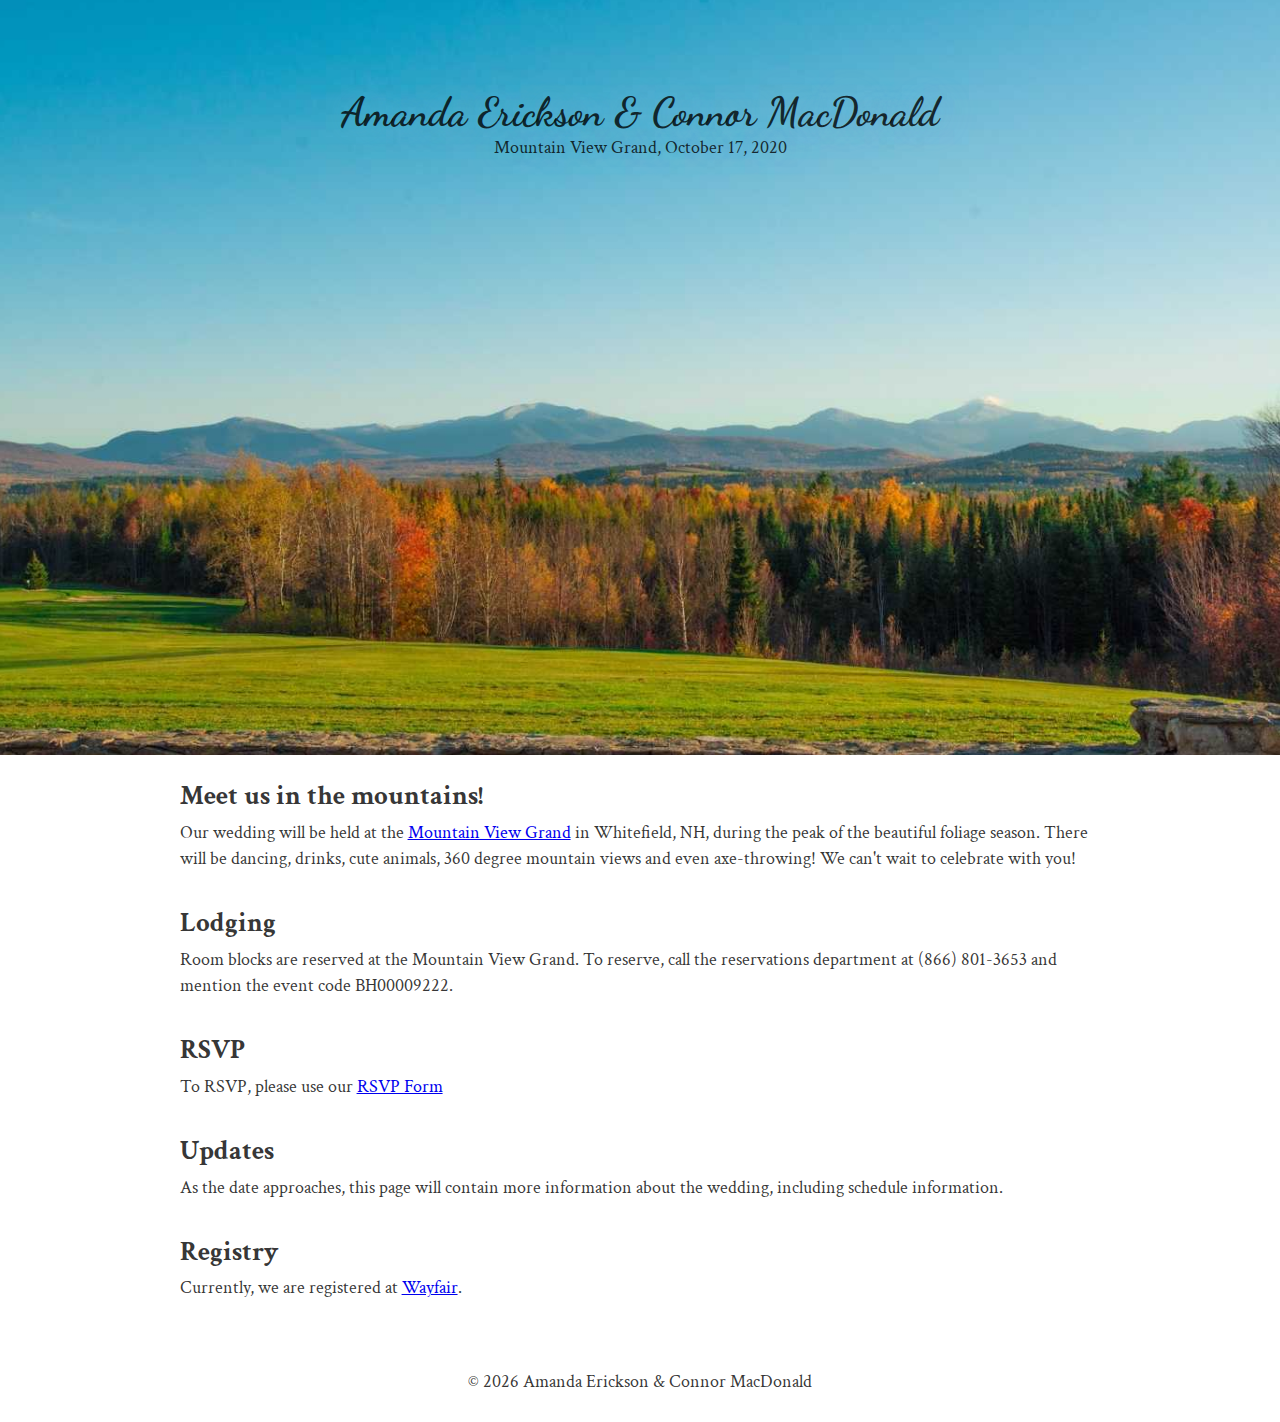
==== index.html @ eaad70b4 "First build" ====
<!DOCTYPE html><html lang="en"><head><meta charSet="utf-8"/><meta http-equiv="x-ua-compatible" content="ie=edge"/><meta name="viewport" content="width=device-width, initial-scale=1, shrink-to-fit=no"/><style data-href="/styles.62a8afe266371566898d.css">@import url(https://fonts.googleapis.com/css?family=Crimson+Text|Dancing+Script&display=swap);html{font-family:sans-serif;-ms-text-size-adjust:100%;-webkit-text-size-adjust:100%}body{margin:0;-webkit-font-smoothing:antialiased;-moz-osx-font-smoothing:grayscale;font-family:Crimson Text,serif}article,aside,details,figcaption,figure,footer,header,main,menu,nav,section,summary{display:block}audio,canvas,progress,video{display:inline-block}audio:not([controls]){display:none;height:0}progress{vertical-align:baseline}[hidden],template{display:none}a{background-color:transparent;-webkit-text-decoration-skip:objects}a:active,a:hover{outline-width:0}abbr[title]{border-bottom:none;text-decoration:underline;-webkit-text-decoration:underline dotted;text-decoration:underline dotted}b,strong{font-weight:inherit;font-weight:bolder}footer{text-align:center;padding-top:32px}dfn{font-style:italic}h1{font-size:2em;margin:.67em 0}mark{background-color:#ff0;color:#000}small{font-size:80%}sub,sup{font-size:75%;line-height:0;position:relative;vertical-align:baseline}sub{bottom:-.25em}sup{top:-.5em}img{border-style:none}svg:not(:root){overflow:hidden}code,kbd,pre,samp{font-family:monospace,monospace;font-size:1em}figure{margin:1em 40px}hr{box-sizing:content-box;height:0;overflow:visible}button,input,optgroup,select,textarea{font:inherit;margin:0}optgroup{font-weight:700}button,input{overflow:visible}button,select{text-transform:none}[type=reset],[type=submit],button,html [type=button]{-webkit-appearance:button}[type=button]::-moz-focus-inner,[type=reset]::-moz-focus-inner,[type=submit]::-moz-focus-inner,button::-moz-focus-inner{border-style:none;padding:0}[type=button]:-moz-focusring,[type=reset]:-moz-focusring,[type=submit]:-moz-focusring,button:-moz-focusring{outline:1px dotted ButtonText}fieldset{border:1px solid silver;margin:0 2px;padding:.35em .625em .75em}legend{box-sizing:border-box;color:inherit;display:table;max-width:100%;padding:0;white-space:normal}textarea{overflow:auto}[type=checkbox],[type=radio]{box-sizing:border-box;padding:0}[type=number]::-webkit-inner-spin-button,[type=number]::-webkit-outer-spin-button{height:auto}[type=search]{-webkit-appearance:textfield;outline-offset:-2px}[type=search]::-webkit-search-cancel-button,[type=search]::-webkit-search-decoration{-webkit-appearance:none}::-webkit-input-placeholder{color:inherit;opacity:.54}::-webkit-file-upload-button{-webkit-appearance:button;font:inherit}html{font:112.5%/1.45em georgia,serif;box-sizing:border-box;overflow-y:scroll}*,:after,:before{box-sizing:inherit}body{color:rgba(0,0,0,.8)}header{overflow:hidden;text-align:center;position:relative;min-height:300px}header .gatsby-image-wrapper{position:absolute!important;top:-20px;left:-20px;bottom:-20px;right:-20px;z-index:-1}img{max-width:100%;padding:0;margin:0 0 1.45rem}h1{margin:0 0 1.45rem;font-family:Dancing Script,cursive;font-size:2.25rem}h1,h2{padding:0;color:inherit;font-weight:700;text-rendering:optimizeLegibility;line-height:1.1}h2{margin:0 0 .5rem;font-family:Crimson Text,serif;font-size:1.5rem}h3{font-family:Crimson Text,serif;font-size:1.38316rem}h3,h4{padding:0;margin:0 0 1.45rem;color:inherit;font-weight:700;text-rendering:optimizeLegibility;line-height:1.1}h4{font-family:-apple-system,BlinkMacSystemFont,Segoe UI,Roboto,Oxygen,Ubuntu,Cantarell,Fira Sans,Droid Sans,Helvetica Neue,sans-serif;font-size:1rem}h5{font-size:.85028rem}h5,h6{padding:0;margin:0 0 1.45rem;color:inherit;font-family:-apple-system,BlinkMacSystemFont,Segoe UI,Roboto,Oxygen,Ubuntu,Cantarell,Fira Sans,Droid Sans,Helvetica Neue,sans-serif;font-weight:700;text-rendering:optimizeLegibility;line-height:1.1}h6{font-size:.78405rem}hgroup{padding:0;margin:0 0 1.45rem}ol,ul{padding:0;margin:0 0 1.45rem 1.45rem;list-style-position:outside;list-style-image:none}dd,dl{margin:0 0 1.45rem}dd,dl,p{padding:0}p{margin:0 0 2rem}figure{padding:0}figure,pre{margin:0 0 1.45rem}pre{font-size:.85rem;line-height:1.42;background:rgba(0,0,0,.04);border-radius:3px;overflow:auto;word-wrap:normal;padding:1.45rem}table{font-size:1rem;line-height:1.45rem;border-collapse:collapse;width:100%}fieldset,table{padding:0;margin:0 0 1.45rem}blockquote{padding:0;margin:0 1.45rem 1.45rem}form,iframe,noscript{padding:0;margin:0 0 1.45rem}hr{padding:0;margin:0 0 calc(1.45rem - 1px);background:rgba(0,0,0,.2);border:none;height:1px}address{padding:0;margin:0 0 1.45rem}b,dt,strong,th{font-weight:700}li{margin-bottom:.725rem}ol li,ul li{padding-left:0}li>ol,li>ul{margin-left:1.45rem;margin-bottom:.725rem;margin-top:.725rem}blockquote :last-child,li :last-child,p :last-child{margin-bottom:0}li>p{margin-bottom:.725rem}code,kbd,samp{font-size:.85rem;line-height:1.45rem}abbr,abbr[title],acronym{border-bottom:1px dotted rgba(0,0,0,.5);cursor:help}abbr[title]{text-decoration:none}td,th,thead{text-align:left}td,th{border-bottom:1px solid rgba(0,0,0,.12);font-feature-settings:"tnum";-moz-font-feature-settings:"tnum";-ms-font-feature-settings:"tnum";-webkit-font-feature-settings:"tnum";padding:.725rem .96667rem calc(.725rem - 1px)}td:first-child,th:first-child{padding-left:0}td:last-child,th:last-child{padding-right:0}code,tt{background-color:rgba(0,0,0,.04);border-radius:3px;font-family:SFMono-Regular,Consolas,Roboto Mono,Droid Sans Mono,Liberation Mono,Menlo,Courier,monospace;padding:.2em 0}pre code{background:none;line-height:1.42}code:after,code:before,tt:after,tt:before{letter-spacing:-.2em;content:" "}pre code:after,pre code:before,pre tt:after,pre tt:before{content:""}@media only screen and (max-width:480px){html{font-size:100%}}.gatsby-image-wrapper{margin:auto}</style><meta name="generator" content="Gatsby 2.18.12"/><title data-react-helmet="true">Home | Amanda Erickson &amp; Connor MacDonald</title><meta data-react-helmet="true" name="description" content="Mountain View Grand, October 17, 2020"/><meta data-react-helmet="true" property="og:title" content="Home"/><meta data-react-helmet="true" property="og:description" content="Mountain View Grand, October 17, 2020"/><meta data-react-helmet="true" property="og:type" content="website"/><meta data-react-helmet="true" name="twitter:card" content="summary"/><meta data-react-helmet="true" name="twitter:creator" content="Connor MacDonald"/><meta data-react-helmet="true" name="twitter:title" content="Home"/><meta data-react-helmet="true" name="twitter:description" content="Mountain View Grand, October 17, 2020"/><link rel="icon" href="/icons/icon-48x48.png?v=edf3d310d67f8284a562bc3a58c3e761"/><link rel="manifest" href="/manifest.webmanifest"/><meta name="theme-color" content="#663399"/><link rel="apple-touch-icon" sizes="48x48" href="/icons/icon-48x48.png?v=edf3d310d67f8284a562bc3a58c3e761"/><link rel="apple-touch-icon" sizes="72x72" href="/icons/icon-72x72.png?v=edf3d310d67f8284a562bc3a58c3e761"/><link rel="apple-touch-icon" sizes="96x96" href="/icons/icon-96x96.png?v=edf3d310d67f8284a562bc3a58c3e761"/><link rel="apple-touch-icon" sizes="144x144" href="/icons/icon-144x144.png?v=edf3d310d67f8284a562bc3a58c3e761"/><link rel="apple-touch-icon" sizes="192x192" href="/icons/icon-192x192.png?v=edf3d310d67f8284a562bc3a58c3e761"/><link rel="apple-touch-icon" sizes="256x256" href="/icons/icon-256x256.png?v=edf3d310d67f8284a562bc3a58c3e761"/><link rel="apple-touch-icon" sizes="384x384" href="/icons/icon-384x384.png?v=edf3d310d67f8284a562bc3a58c3e761"/><link rel="apple-touch-icon" sizes="512x512" href="/icons/icon-512x512.png?v=edf3d310d67f8284a562bc3a58c3e761"/><link as="script" rel="preload" href="/webpack-runtime-8ccd374460ad9884afc3.js"/><link as="script" rel="preload" href="/app-3792eba1773a90028cbc.js"/><link as="script" rel="preload" href="/styles-96ea1c23eb1c27c83239.js"/><link as="script" rel="preload" href="/commons-c1b3e1b0ab7290d5be0f.js"/><link as="script" rel="preload" href="/component---src-pages-index-js-54a5cf1bc82b5480c168.js"/><link as="fetch" rel="preload" href="/page-data/index/page-data.json" crossorigin="anonymous"/></head><body><div id="___gatsby"><div style="outline:none" tabindex="-1" role="group" id="gatsby-focus-wrapper"><header style="height:0;padding-bottom:59%;margin-bottom:1.45rem"><div style="margin:0 auto;max-width:960px;padding:5rem 1.0875rem;text-shadow:#67b6d7 5px 0 30px"><h1 style="margin:0">Amanda Erickson &amp; Connor MacDonald</h1><p>Mountain View Grand, October 17, 2020</p></div><div class=" gatsby-image-wrapper" style="position:relative;overflow:hidden"><div style="width:100%;padding-bottom:59.09722222222222%"></div><img src="[data-uri]" alt="" style="position:absolute;top:0;left:0;width:100%;height:100%;object-fit:cover;object-position:center;opacity:1;transition-delay:500ms"/><noscript><picture><source srcset="/static/104b71bb54cc889bc5ee15e4727ea2bb/ca45b/header-image.jpg 500w,
/static/104b71bb54cc889bc5ee15e4727ea2bb/a0205/header-image.jpg 1000w,
/static/104b71bb54cc889bc5ee15e4727ea2bb/95976/header-image.jpg 1440w" sizes="(max-width: 1440px) 100vw, 1440px" /><img loading="lazy" sizes="(max-width: 1440px) 100vw, 1440px" srcset="/static/104b71bb54cc889bc5ee15e4727ea2bb/ca45b/header-image.jpg 500w,
/static/104b71bb54cc889bc5ee15e4727ea2bb/a0205/header-image.jpg 1000w,
/static/104b71bb54cc889bc5ee15e4727ea2bb/95976/header-image.jpg 1440w" src="/static/104b71bb54cc889bc5ee15e4727ea2bb/95976/header-image.jpg" alt="" style="position:absolute;top:0;left:0;opacity:1;width:100%;height:100%;object-fit:cover;object-position:center"/></picture></noscript></div></header><div style="margin:0 auto;max-width:960px;padding:0px 1.0875rem 1.45rem;padding-top:0"><main><h2>Meet us in the mountains!</h2><p>Our wedding will be held at the <a href="https://www.mountainviewgrand.com/" target="_blank">Mountain View Grand</a> in Whitefield, NH, during the peak of the beautiful foliage season. There will be dancing, drinks, cute animals, 360 degree mountain views and even axe-throwing! We can&#x27;t wait to celebrate with you!</p><h2>Lodging</h2><p>Room blocks are reserved at the Mountain View Grand. To reserve, call the reservations department at (866) 801-3653 and mention the event code BH00009222.</p><h2>RSVP</h2><p>To RSVP, please use our <a href="https://connoramanda.app.rsvpify.com/" target="_blank">RSVP Form</a></p><h2>Updates</h2><p>As the date approaches, this page will contain more information about the wedding, including schedule information.</p><h2>Registry</h2><p>Currently, we are registered at <a href="https://www.wayfair.com/registry/wedding/connoramanda" target="_blank">Wayfair</a>.</p></main><footer>© <!-- -->2019<!-- --> Amanda Erickson &amp; Connor MacDonald</footer></div></div></div><script id="gatsby-script-loader">/*<![CDATA[*/window.pagePath="/";/*]]>*/</script><script id="gatsby-chunk-mapping">/*<![CDATA[*/window.___chunkMapping={"app":["/app-3792eba1773a90028cbc.js"],"component---src-pages-404-js":["/component---src-pages-404-js-937d1b115ca56d3e6694.js"],"component---src-pages-index-js":["/component---src-pages-index-js-54a5cf1bc82b5480c168.js"],"component---src-pages-page-2-js":["/component---src-pages-page-2-js-9091273db8b77923343d.js"]};/*]]>*/</script><script src="/component---src-pages-index-js-54a5cf1bc82b5480c168.js" async=""></script><script src="/commons-c1b3e1b0ab7290d5be0f.js" async=""></script><script src="/styles-96ea1c23eb1c27c83239.js" async=""></script><script src="/app-3792eba1773a90028cbc.js" async=""></script><script src="/webpack-runtime-8ccd374460ad9884afc3.js" async=""></script></body></html>
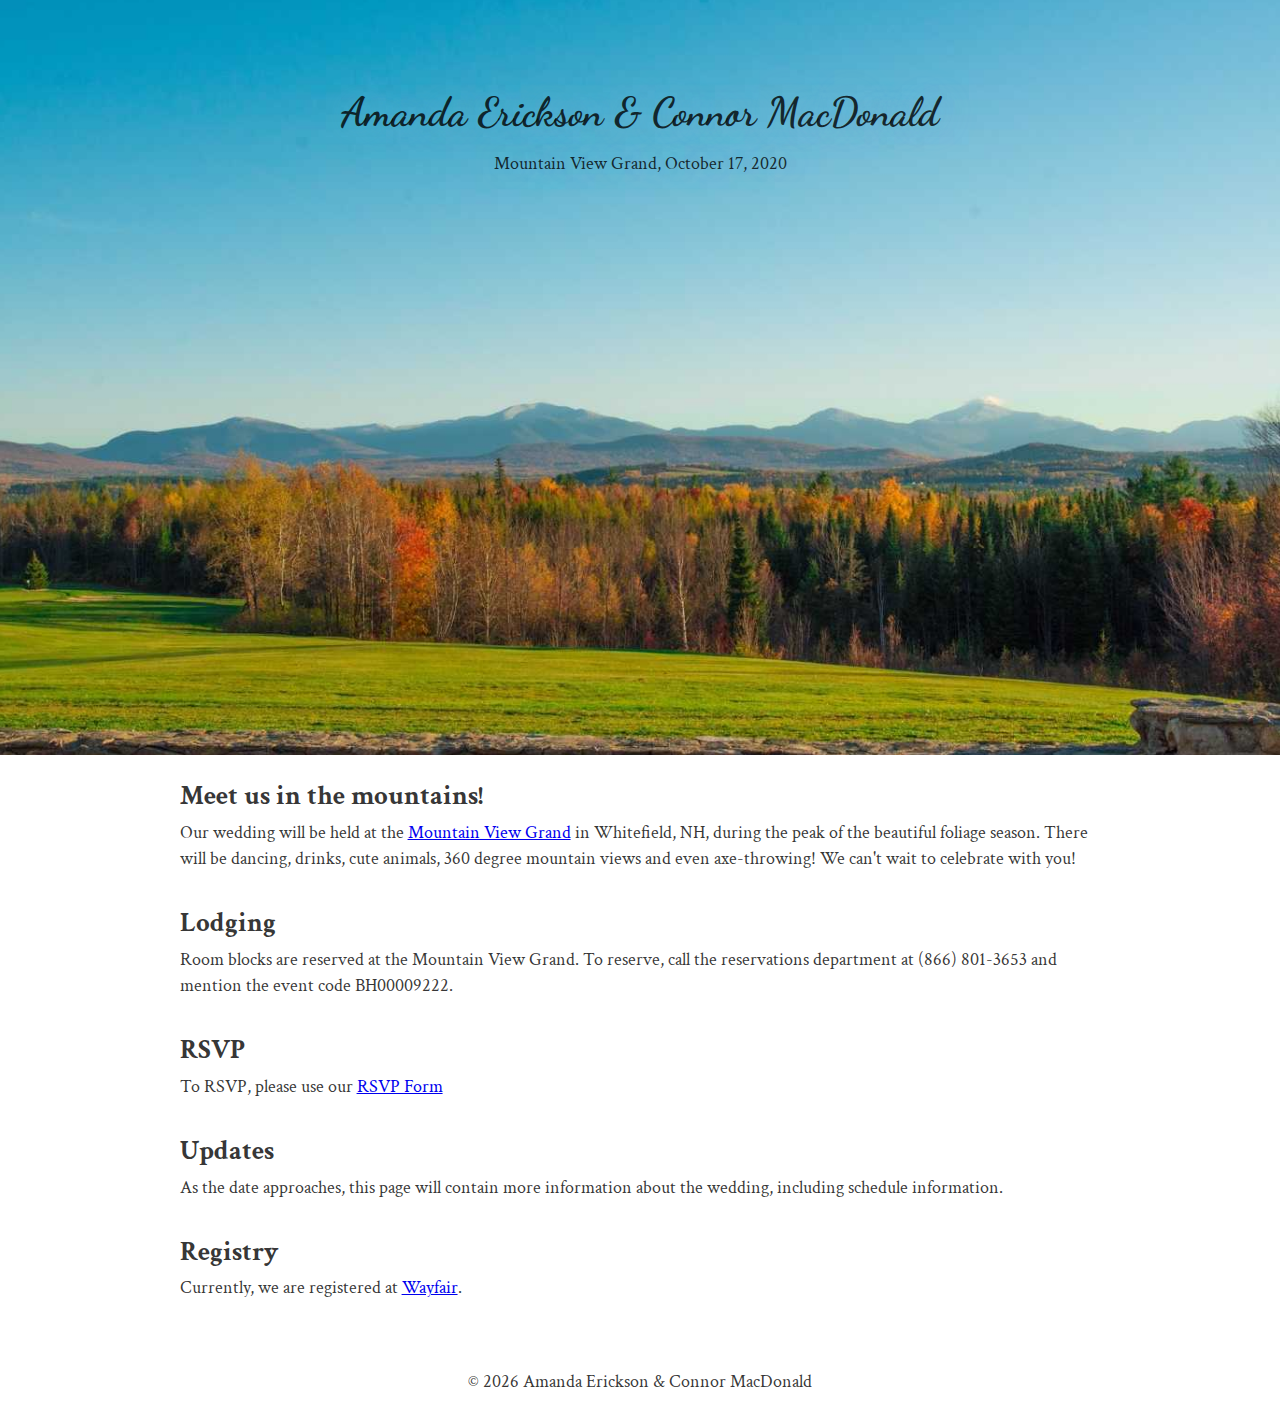
==== commit d33bff0f: "Second build" ====
--- a/index.html
+++ b/index.html
@@ -1,5 +1,5 @@
-<!DOCTYPE html><html lang="en"><head><meta charSet="utf-8"/><meta http-equiv="x-ua-compatible" content="ie=edge"/><meta name="viewport" content="width=device-width, initial-scale=1, shrink-to-fit=no"/><style data-href="/styles.62a8afe266371566898d.css">@import url(https://fonts.googleapis.com/css?family=Crimson+Text|Dancing+Script&display=swap);html{font-family:sans-serif;-ms-text-size-adjust:100%;-webkit-text-size-adjust:100%}body{margin:0;-webkit-font-smoothing:antialiased;-moz-osx-font-smoothing:grayscale;font-family:Crimson Text,serif}article,aside,details,figcaption,figure,footer,header,main,menu,nav,section,summary{display:block}audio,canvas,progress,video{display:inline-block}audio:not([controls]){display:none;height:0}progress{vertical-align:baseline}[hidden],template{display:none}a{background-color:transparent;-webkit-text-decoration-skip:objects}a:active,a:hover{outline-width:0}abbr[title]{border-bottom:none;text-decoration:underline;-webkit-text-decoration:underline dotted;text-decoration:underline dotted}b,strong{font-weight:inherit;font-weight:bolder}footer{text-align:center;padding-top:32px}dfn{font-style:italic}h1{font-size:2em;margin:.67em 0}mark{background-color:#ff0;color:#000}small{font-size:80%}sub,sup{font-size:75%;line-height:0;position:relative;vertical-align:baseline}sub{bottom:-.25em}sup{top:-.5em}img{border-style:none}svg:not(:root){overflow:hidden}code,kbd,pre,samp{font-family:monospace,monospace;font-size:1em}figure{margin:1em 40px}hr{box-sizing:content-box;height:0;overflow:visible}button,input,optgroup,select,textarea{font:inherit;margin:0}optgroup{font-weight:700}button,input{overflow:visible}button,select{text-transform:none}[type=reset],[type=submit],button,html [type=button]{-webkit-appearance:button}[type=button]::-moz-focus-inner,[type=reset]::-moz-focus-inner,[type=submit]::-moz-focus-inner,button::-moz-focus-inner{border-style:none;padding:0}[type=button]:-moz-focusring,[type=reset]:-moz-focusring,[type=submit]:-moz-focusring,button:-moz-focusring{outline:1px dotted ButtonText}fieldset{border:1px solid silver;margin:0 2px;padding:.35em .625em .75em}legend{box-sizing:border-box;color:inherit;display:table;max-width:100%;padding:0;white-space:normal}textarea{overflow:auto}[type=checkbox],[type=radio]{box-sizing:border-box;padding:0}[type=number]::-webkit-inner-spin-button,[type=number]::-webkit-outer-spin-button{height:auto}[type=search]{-webkit-appearance:textfield;outline-offset:-2px}[type=search]::-webkit-search-cancel-button,[type=search]::-webkit-search-decoration{-webkit-appearance:none}::-webkit-input-placeholder{color:inherit;opacity:.54}::-webkit-file-upload-button{-webkit-appearance:button;font:inherit}html{font:112.5%/1.45em georgia,serif;box-sizing:border-box;overflow-y:scroll}*,:after,:before{box-sizing:inherit}body{color:rgba(0,0,0,.8)}header{overflow:hidden;text-align:center;position:relative;min-height:300px}header .gatsby-image-wrapper{position:absolute!important;top:-20px;left:-20px;bottom:-20px;right:-20px;z-index:-1}img{max-width:100%;padding:0;margin:0 0 1.45rem}h1{margin:0 0 1.45rem;font-family:Dancing Script,cursive;font-size:2.25rem}h1,h2{padding:0;color:inherit;font-weight:700;text-rendering:optimizeLegibility;line-height:1.1}h2{margin:0 0 .5rem;font-family:Crimson Text,serif;font-size:1.5rem}h3{font-family:Crimson Text,serif;font-size:1.38316rem}h3,h4{padding:0;margin:0 0 1.45rem;color:inherit;font-weight:700;text-rendering:optimizeLegibility;line-height:1.1}h4{font-family:-apple-system,BlinkMacSystemFont,Segoe UI,Roboto,Oxygen,Ubuntu,Cantarell,Fira Sans,Droid Sans,Helvetica Neue,sans-serif;font-size:1rem}h5{font-size:.85028rem}h5,h6{padding:0;margin:0 0 1.45rem;color:inherit;font-family:-apple-system,BlinkMacSystemFont,Segoe UI,Roboto,Oxygen,Ubuntu,Cantarell,Fira Sans,Droid Sans,Helvetica Neue,sans-serif;font-weight:700;text-rendering:optimizeLegibility;line-height:1.1}h6{font-size:.78405rem}hgroup{padding:0;margin:0 0 1.45rem}ol,ul{padding:0;margin:0 0 1.45rem 1.45rem;list-style-position:outside;list-style-image:none}dd,dl{margin:0 0 1.45rem}dd,dl,p{padding:0}p{margin:0 0 2rem}figure{padding:0}figure,pre{margin:0 0 1.45rem}pre{font-size:.85rem;line-height:1.42;background:rgba(0,0,0,.04);border-radius:3px;overflow:auto;word-wrap:normal;padding:1.45rem}table{font-size:1rem;line-height:1.45rem;border-collapse:collapse;width:100%}fieldset,table{padding:0;margin:0 0 1.45rem}blockquote{padding:0;margin:0 1.45rem 1.45rem}form,iframe,noscript{padding:0;margin:0 0 1.45rem}hr{padding:0;margin:0 0 calc(1.45rem - 1px);background:rgba(0,0,0,.2);border:none;height:1px}address{padding:0;margin:0 0 1.45rem}b,dt,strong,th{font-weight:700}li{margin-bottom:.725rem}ol li,ul li{padding-left:0}li>ol,li>ul{margin-left:1.45rem;margin-bottom:.725rem;margin-top:.725rem}blockquote :last-child,li :last-child,p :last-child{margin-bottom:0}li>p{margin-bottom:.725rem}code,kbd,samp{font-size:.85rem;line-height:1.45rem}abbr,abbr[title],acronym{border-bottom:1px dotted rgba(0,0,0,.5);cursor:help}abbr[title]{text-decoration:none}td,th,thead{text-align:left}td,th{border-bottom:1px solid rgba(0,0,0,.12);font-feature-settings:"tnum";-moz-font-feature-settings:"tnum";-ms-font-feature-settings:"tnum";-webkit-font-feature-settings:"tnum";padding:.725rem .96667rem calc(.725rem - 1px)}td:first-child,th:first-child{padding-left:0}td:last-child,th:last-child{padding-right:0}code,tt{background-color:rgba(0,0,0,.04);border-radius:3px;font-family:SFMono-Regular,Consolas,Roboto Mono,Droid Sans Mono,Liberation Mono,Menlo,Courier,monospace;padding:.2em 0}pre code{background:none;line-height:1.42}code:after,code:before,tt:after,tt:before{letter-spacing:-.2em;content:" "}pre code:after,pre code:before,pre tt:after,pre tt:before{content:""}@media only screen and (max-width:480px){html{font-size:100%}}.gatsby-image-wrapper{margin:auto}</style><meta name="generator" content="Gatsby 2.18.12"/><title data-react-helmet="true">Home | Amanda Erickson &amp; Connor MacDonald</title><meta data-react-helmet="true" name="description" content="Mountain View Grand, October 17, 2020"/><meta data-react-helmet="true" property="og:title" content="Home"/><meta data-react-helmet="true" property="og:description" content="Mountain View Grand, October 17, 2020"/><meta data-react-helmet="true" property="og:type" content="website"/><meta data-react-helmet="true" name="twitter:card" content="summary"/><meta data-react-helmet="true" name="twitter:creator" content="Connor MacDonald"/><meta data-react-helmet="true" name="twitter:title" content="Home"/><meta data-react-helmet="true" name="twitter:description" content="Mountain View Grand, October 17, 2020"/><link rel="icon" href="/icons/icon-48x48.png?v=edf3d310d67f8284a562bc3a58c3e761"/><link rel="manifest" href="/manifest.webmanifest"/><meta name="theme-color" content="#663399"/><link rel="apple-touch-icon" sizes="48x48" href="/icons/icon-48x48.png?v=edf3d310d67f8284a562bc3a58c3e761"/><link rel="apple-touch-icon" sizes="72x72" href="/icons/icon-72x72.png?v=edf3d310d67f8284a562bc3a58c3e761"/><link rel="apple-touch-icon" sizes="96x96" href="/icons/icon-96x96.png?v=edf3d310d67f8284a562bc3a58c3e761"/><link rel="apple-touch-icon" sizes="144x144" href="/icons/icon-144x144.png?v=edf3d310d67f8284a562bc3a58c3e761"/><link rel="apple-touch-icon" sizes="192x192" href="/icons/icon-192x192.png?v=edf3d310d67f8284a562bc3a58c3e761"/><link rel="apple-touch-icon" sizes="256x256" href="/icons/icon-256x256.png?v=edf3d310d67f8284a562bc3a58c3e761"/><link rel="apple-touch-icon" sizes="384x384" href="/icons/icon-384x384.png?v=edf3d310d67f8284a562bc3a58c3e761"/><link rel="apple-touch-icon" sizes="512x512" href="/icons/icon-512x512.png?v=edf3d310d67f8284a562bc3a58c3e761"/><link as="script" rel="preload" href="/webpack-runtime-8ccd374460ad9884afc3.js"/><link as="script" rel="preload" href="/app-3792eba1773a90028cbc.js"/><link as="script" rel="preload" href="/styles-96ea1c23eb1c27c83239.js"/><link as="script" rel="preload" href="/commons-c1b3e1b0ab7290d5be0f.js"/><link as="script" rel="preload" href="/component---src-pages-index-js-54a5cf1bc82b5480c168.js"/><link as="fetch" rel="preload" href="/page-data/index/page-data.json" crossorigin="anonymous"/></head><body><div id="___gatsby"><div style="outline:none" tabindex="-1" role="group" id="gatsby-focus-wrapper"><header style="height:0;padding-bottom:59%;margin-bottom:1.45rem"><div style="margin:0 auto;max-width:960px;padding:5rem 1.0875rem;text-shadow:#67b6d7 5px 0 30px"><h1 style="margin:0">Amanda Erickson &amp; Connor MacDonald</h1><p>Mountain View Grand, October 17, 2020</p></div><div class=" gatsby-image-wrapper" style="position:relative;overflow:hidden"><div style="width:100%;padding-bottom:59.09722222222222%"></div><img src="[data-uri]" alt="" style="position:absolute;top:0;left:0;width:100%;height:100%;object-fit:cover;object-position:center;opacity:1;transition-delay:500ms"/><noscript><picture><source srcset="/static/104b71bb54cc889bc5ee15e4727ea2bb/ca45b/header-image.jpg 500w,
+<!DOCTYPE html><html lang="en"><head><meta charSet="utf-8"/><meta http-equiv="x-ua-compatible" content="ie=edge"/><meta name="viewport" content="width=device-width, initial-scale=1, shrink-to-fit=no"/><style data-href="/styles.62a8afe266371566898d.css">@import url(https://fonts.googleapis.com/css?family=Crimson+Text|Dancing+Script&display=swap);html{font-family:sans-serif;-ms-text-size-adjust:100%;-webkit-text-size-adjust:100%}body{margin:0;-webkit-font-smoothing:antialiased;-moz-osx-font-smoothing:grayscale;font-family:Crimson Text,serif}article,aside,details,figcaption,figure,footer,header,main,menu,nav,section,summary{display:block}audio,canvas,progress,video{display:inline-block}audio:not([controls]){display:none;height:0}progress{vertical-align:baseline}[hidden],template{display:none}a{background-color:transparent;-webkit-text-decoration-skip:objects}a:active,a:hover{outline-width:0}abbr[title]{border-bottom:none;text-decoration:underline;-webkit-text-decoration:underline dotted;text-decoration:underline dotted}b,strong{font-weight:inherit;font-weight:bolder}footer{text-align:center;padding-top:32px}dfn{font-style:italic}h1{font-size:2em;margin:.67em 0}mark{background-color:#ff0;color:#000}small{font-size:80%}sub,sup{font-size:75%;line-height:0;position:relative;vertical-align:baseline}sub{bottom:-.25em}sup{top:-.5em}img{border-style:none}svg:not(:root){overflow:hidden}code,kbd,pre,samp{font-family:monospace,monospace;font-size:1em}figure{margin:1em 40px}hr{box-sizing:content-box;height:0;overflow:visible}button,input,optgroup,select,textarea{font:inherit;margin:0}optgroup{font-weight:700}button,input{overflow:visible}button,select{text-transform:none}[type=reset],[type=submit],button,html [type=button]{-webkit-appearance:button}[type=button]::-moz-focus-inner,[type=reset]::-moz-focus-inner,[type=submit]::-moz-focus-inner,button::-moz-focus-inner{border-style:none;padding:0}[type=button]:-moz-focusring,[type=reset]:-moz-focusring,[type=submit]:-moz-focusring,button:-moz-focusring{outline:1px dotted ButtonText}fieldset{border:1px solid silver;margin:0 2px;padding:.35em .625em .75em}legend{box-sizing:border-box;color:inherit;display:table;max-width:100%;padding:0;white-space:normal}textarea{overflow:auto}[type=checkbox],[type=radio]{box-sizing:border-box;padding:0}[type=number]::-webkit-inner-spin-button,[type=number]::-webkit-outer-spin-button{height:auto}[type=search]{-webkit-appearance:textfield;outline-offset:-2px}[type=search]::-webkit-search-cancel-button,[type=search]::-webkit-search-decoration{-webkit-appearance:none}::-webkit-input-placeholder{color:inherit;opacity:.54}::-webkit-file-upload-button{-webkit-appearance:button;font:inherit}html{font:112.5%/1.45em georgia,serif;box-sizing:border-box;overflow-y:scroll}*,:after,:before{box-sizing:inherit}body{color:rgba(0,0,0,.8)}header{overflow:hidden;text-align:center;position:relative;min-height:300px}header .gatsby-image-wrapper{position:absolute!important;top:-20px;left:-20px;bottom:-20px;right:-20px;z-index:-1}img{max-width:100%;padding:0;margin:0 0 1.45rem}h1{margin:0 0 1.45rem;font-family:Dancing Script,cursive;font-size:2.25rem}h1,h2{padding:0;color:inherit;font-weight:700;text-rendering:optimizeLegibility;line-height:1.1}h2{margin:0 0 .5rem;font-family:Crimson Text,serif;font-size:1.5rem}h3{font-family:Crimson Text,serif;font-size:1.38316rem}h3,h4{padding:0;margin:0 0 1.45rem;color:inherit;font-weight:700;text-rendering:optimizeLegibility;line-height:1.1}h4{font-family:-apple-system,BlinkMacSystemFont,Segoe UI,Roboto,Oxygen,Ubuntu,Cantarell,Fira Sans,Droid Sans,Helvetica Neue,sans-serif;font-size:1rem}h5{font-size:.85028rem}h5,h6{padding:0;margin:0 0 1.45rem;color:inherit;font-family:-apple-system,BlinkMacSystemFont,Segoe UI,Roboto,Oxygen,Ubuntu,Cantarell,Fira Sans,Droid Sans,Helvetica Neue,sans-serif;font-weight:700;text-rendering:optimizeLegibility;line-height:1.1}h6{font-size:.78405rem}hgroup{padding:0;margin:0 0 1.45rem}ol,ul{padding:0;margin:0 0 1.45rem 1.45rem;list-style-position:outside;list-style-image:none}dd,dl{margin:0 0 1.45rem}dd,dl,p{padding:0}p{margin:0 0 2rem}figure{padding:0}figure,pre{margin:0 0 1.45rem}pre{font-size:.85rem;line-height:1.42;background:rgba(0,0,0,.04);border-radius:3px;overflow:auto;word-wrap:normal;padding:1.45rem}table{font-size:1rem;line-height:1.45rem;border-collapse:collapse;width:100%}fieldset,table{padding:0;margin:0 0 1.45rem}blockquote{padding:0;margin:0 1.45rem 1.45rem}form,iframe,noscript{padding:0;margin:0 0 1.45rem}hr{padding:0;margin:0 0 calc(1.45rem - 1px);background:rgba(0,0,0,.2);border:none;height:1px}address{padding:0;margin:0 0 1.45rem}b,dt,strong,th{font-weight:700}li{margin-bottom:.725rem}ol li,ul li{padding-left:0}li>ol,li>ul{margin-left:1.45rem;margin-bottom:.725rem;margin-top:.725rem}blockquote :last-child,li :last-child,p :last-child{margin-bottom:0}li>p{margin-bottom:.725rem}code,kbd,samp{font-size:.85rem;line-height:1.45rem}abbr,abbr[title],acronym{border-bottom:1px dotted rgba(0,0,0,.5);cursor:help}abbr[title]{text-decoration:none}td,th,thead{text-align:left}td,th{border-bottom:1px solid rgba(0,0,0,.12);font-feature-settings:"tnum";-moz-font-feature-settings:"tnum";-ms-font-feature-settings:"tnum";-webkit-font-feature-settings:"tnum";padding:.725rem .96667rem calc(.725rem - 1px)}td:first-child,th:first-child{padding-left:0}td:last-child,th:last-child{padding-right:0}code,tt{background-color:rgba(0,0,0,.04);border-radius:3px;font-family:SFMono-Regular,Consolas,Roboto Mono,Droid Sans Mono,Liberation Mono,Menlo,Courier,monospace;padding:.2em 0}pre code{background:none;line-height:1.42}code:after,code:before,tt:after,tt:before{letter-spacing:-.2em;content:" "}pre code:after,pre code:before,pre tt:after,pre tt:before{content:""}@media only screen and (max-width:480px){html{font-size:100%}}.gatsby-image-wrapper{margin:auto}</style><meta name="generator" content="Gatsby 2.18.12"/><title data-react-helmet="true">Home | Amanda Erickson &amp; Connor MacDonald</title><meta data-react-helmet="true" name="description" content="Mountain View Grand, October 17, 2020"/><meta data-react-helmet="true" property="og:title" content="Home"/><meta data-react-helmet="true" property="og:description" content="Mountain View Grand, October 17, 2020"/><meta data-react-helmet="true" property="og:type" content="website"/><meta data-react-helmet="true" name="twitter:card" content="summary"/><meta data-react-helmet="true" name="twitter:creator" content="Connor MacDonald"/><meta data-react-helmet="true" name="twitter:title" content="Home"/><meta data-react-helmet="true" name="twitter:description" content="Mountain View Grand, October 17, 2020"/><link rel="icon" href="/icons/icon-48x48.png?v=edf3d310d67f8284a562bc3a58c3e761"/><link rel="manifest" href="/manifest.webmanifest"/><meta name="theme-color" content="#663399"/><link rel="apple-touch-icon" sizes="48x48" href="/icons/icon-48x48.png?v=edf3d310d67f8284a562bc3a58c3e761"/><link rel="apple-touch-icon" sizes="72x72" href="/icons/icon-72x72.png?v=edf3d310d67f8284a562bc3a58c3e761"/><link rel="apple-touch-icon" sizes="96x96" href="/icons/icon-96x96.png?v=edf3d310d67f8284a562bc3a58c3e761"/><link rel="apple-touch-icon" sizes="144x144" href="/icons/icon-144x144.png?v=edf3d310d67f8284a562bc3a58c3e761"/><link rel="apple-touch-icon" sizes="192x192" href="/icons/icon-192x192.png?v=edf3d310d67f8284a562bc3a58c3e761"/><link rel="apple-touch-icon" sizes="256x256" href="/icons/icon-256x256.png?v=edf3d310d67f8284a562bc3a58c3e761"/><link rel="apple-touch-icon" sizes="384x384" href="/icons/icon-384x384.png?v=edf3d310d67f8284a562bc3a58c3e761"/><link rel="apple-touch-icon" sizes="512x512" href="/icons/icon-512x512.png?v=edf3d310d67f8284a562bc3a58c3e761"/><link as="script" rel="preload" href="/webpack-runtime-8ccd374460ad9884afc3.js"/><link as="script" rel="preload" href="/app-3792eba1773a90028cbc.js"/><link as="script" rel="preload" href="/styles-96ea1c23eb1c27c83239.js"/><link as="script" rel="preload" href="/commons-878b3153afa705272fca.js"/><link as="script" rel="preload" href="/component---src-pages-index-js-54a5cf1bc82b5480c168.js"/><link as="fetch" rel="preload" href="/page-data/index/page-data.json" crossorigin="anonymous"/></head><body><div id="___gatsby"><div style="outline:none" tabindex="-1" role="group" id="gatsby-focus-wrapper"><header style="height:0;padding-bottom:59%;margin-bottom:1.45rem"><div style="margin:0 auto;max-width:960px;padding:5rem 1.0875rem;text-shadow:#67b6d7 5px 0 30px"><h1 style="margin:0">Amanda Erickson &amp; Connor MacDonald</h1><p style="padding-top:16px">Mountain View Grand, October 17, 2020</p></div><div class=" gatsby-image-wrapper" style="position:relative;overflow:hidden"><div style="width:100%;padding-bottom:59.09722222222222%"></div><img src="[data-uri]" alt="" style="position:absolute;top:0;left:0;width:100%;height:100%;object-fit:cover;object-position:center;opacity:1;transition-delay:500ms"/><noscript><picture><source srcset="/static/104b71bb54cc889bc5ee15e4727ea2bb/ca45b/header-image.jpg 500w,
 /static/104b71bb54cc889bc5ee15e4727ea2bb/a0205/header-image.jpg 1000w,
 /static/104b71bb54cc889bc5ee15e4727ea2bb/95976/header-image.jpg 1440w" sizes="(max-width: 1440px) 100vw, 1440px" /><img loading="lazy" sizes="(max-width: 1440px) 100vw, 1440px" srcset="/static/104b71bb54cc889bc5ee15e4727ea2bb/ca45b/header-image.jpg 500w,
 /static/104b71bb54cc889bc5ee15e4727ea2bb/a0205/header-image.jpg 1000w,
-/static/104b71bb54cc889bc5ee15e4727ea2bb/95976/header-image.jpg 1440w" src="/static/104b71bb54cc889bc5ee15e4727ea2bb/95976/header-image.jpg" alt="" style="position:absolute;top:0;left:0;opacity:1;width:100%;height:100%;object-fit:cover;object-position:center"/></picture></noscript></div></header><div style="margin:0 auto;max-width:960px;padding:0px 1.0875rem 1.45rem;padding-top:0"><main><h2>Meet us in the mountains!</h2><p>Our wedding will be held at the <a href="https://www.mountainviewgrand.com/" target="_blank">Mountain View Grand</a> in Whitefield, NH, during the peak of the beautiful foliage season. There will be dancing, drinks, cute animals, 360 degree mountain views and even axe-throwing! We can&#x27;t wait to celebrate with you!</p><h2>Lodging</h2><p>Room blocks are reserved at the Mountain View Grand. To reserve, call the reservations department at (866) 801-3653 and mention the event code BH00009222.</p><h2>RSVP</h2><p>To RSVP, please use our <a href="https://connoramanda.app.rsvpify.com/" target="_blank">RSVP Form</a></p><h2>Updates</h2><p>As the date approaches, this page will contain more information about the wedding, including schedule information.</p><h2>Registry</h2><p>Currently, we are registered at <a href="https://www.wayfair.com/registry/wedding/connoramanda" target="_blank">Wayfair</a>.</p></main><footer>© <!-- -->2019<!-- --> Amanda Erickson &amp; Connor MacDonald</footer></div></div></div><script id="gatsby-script-loader">/*<![CDATA[*/window.pagePath="/";/*]]>*/</script><script id="gatsby-chunk-mapping">/*<![CDATA[*/window.___chunkMapping={"app":["/app-3792eba1773a90028cbc.js"],"component---src-pages-404-js":["/component---src-pages-404-js-937d1b115ca56d3e6694.js"],"component---src-pages-index-js":["/component---src-pages-index-js-54a5cf1bc82b5480c168.js"],"component---src-pages-page-2-js":["/component---src-pages-page-2-js-9091273db8b77923343d.js"]};/*]]>*/</script><script src="/component---src-pages-index-js-54a5cf1bc82b5480c168.js" async=""></script><script src="/commons-c1b3e1b0ab7290d5be0f.js" async=""></script><script src="/styles-96ea1c23eb1c27c83239.js" async=""></script><script src="/app-3792eba1773a90028cbc.js" async=""></script><script src="/webpack-runtime-8ccd374460ad9884afc3.js" async=""></script></body></html>+/static/104b71bb54cc889bc5ee15e4727ea2bb/95976/header-image.jpg 1440w" src="/static/104b71bb54cc889bc5ee15e4727ea2bb/95976/header-image.jpg" alt="" style="position:absolute;top:0;left:0;opacity:1;width:100%;height:100%;object-fit:cover;object-position:center"/></picture></noscript></div></header><div style="margin:0 auto;max-width:960px;padding:0px 1.0875rem 1.45rem;padding-top:0"><main><h2>Meet us in the mountains!</h2><p>Our wedding will be held at the <a href="https://www.mountainviewgrand.com/" target="_blank">Mountain View Grand</a> in Whitefield, NH, during the peak of the beautiful foliage season. There will be dancing, drinks, cute animals, 360 degree mountain views and even axe-throwing! We can&#x27;t wait to celebrate with you!</p><h2>Lodging</h2><p>Room blocks are reserved at the Mountain View Grand. To reserve, call the reservations department at (866) 801-3653 and mention the event code BH00009222.</p><h2>RSVP</h2><p>To RSVP, please use our <a href="https://connoramanda.app.rsvpify.com/" target="_blank">RSVP Form</a></p><h2>Updates</h2><p>As the date approaches, this page will contain more information about the wedding, including schedule information.</p><h2>Registry</h2><p>Currently, we are registered at <a href="https://www.wayfair.com/registry/wedding/connoramanda" target="_blank">Wayfair</a>.</p></main><footer>© <!-- -->2019<!-- --> Amanda Erickson &amp; Connor MacDonald</footer></div></div></div><script id="gatsby-script-loader">/*<![CDATA[*/window.pagePath="/";/*]]>*/</script><script id="gatsby-chunk-mapping">/*<![CDATA[*/window.___chunkMapping={"app":["/app-3792eba1773a90028cbc.js"],"component---src-pages-404-js":["/component---src-pages-404-js-937d1b115ca56d3e6694.js"],"component---src-pages-index-js":["/component---src-pages-index-js-54a5cf1bc82b5480c168.js"],"component---src-pages-page-2-js":["/component---src-pages-page-2-js-9091273db8b77923343d.js"]};/*]]>*/</script><script src="/component---src-pages-index-js-54a5cf1bc82b5480c168.js" async=""></script><script src="/commons-878b3153afa705272fca.js" async=""></script><script src="/styles-96ea1c23eb1c27c83239.js" async=""></script><script src="/app-3792eba1773a90028cbc.js" async=""></script><script src="/webpack-runtime-8ccd374460ad9884afc3.js" async=""></script></body></html>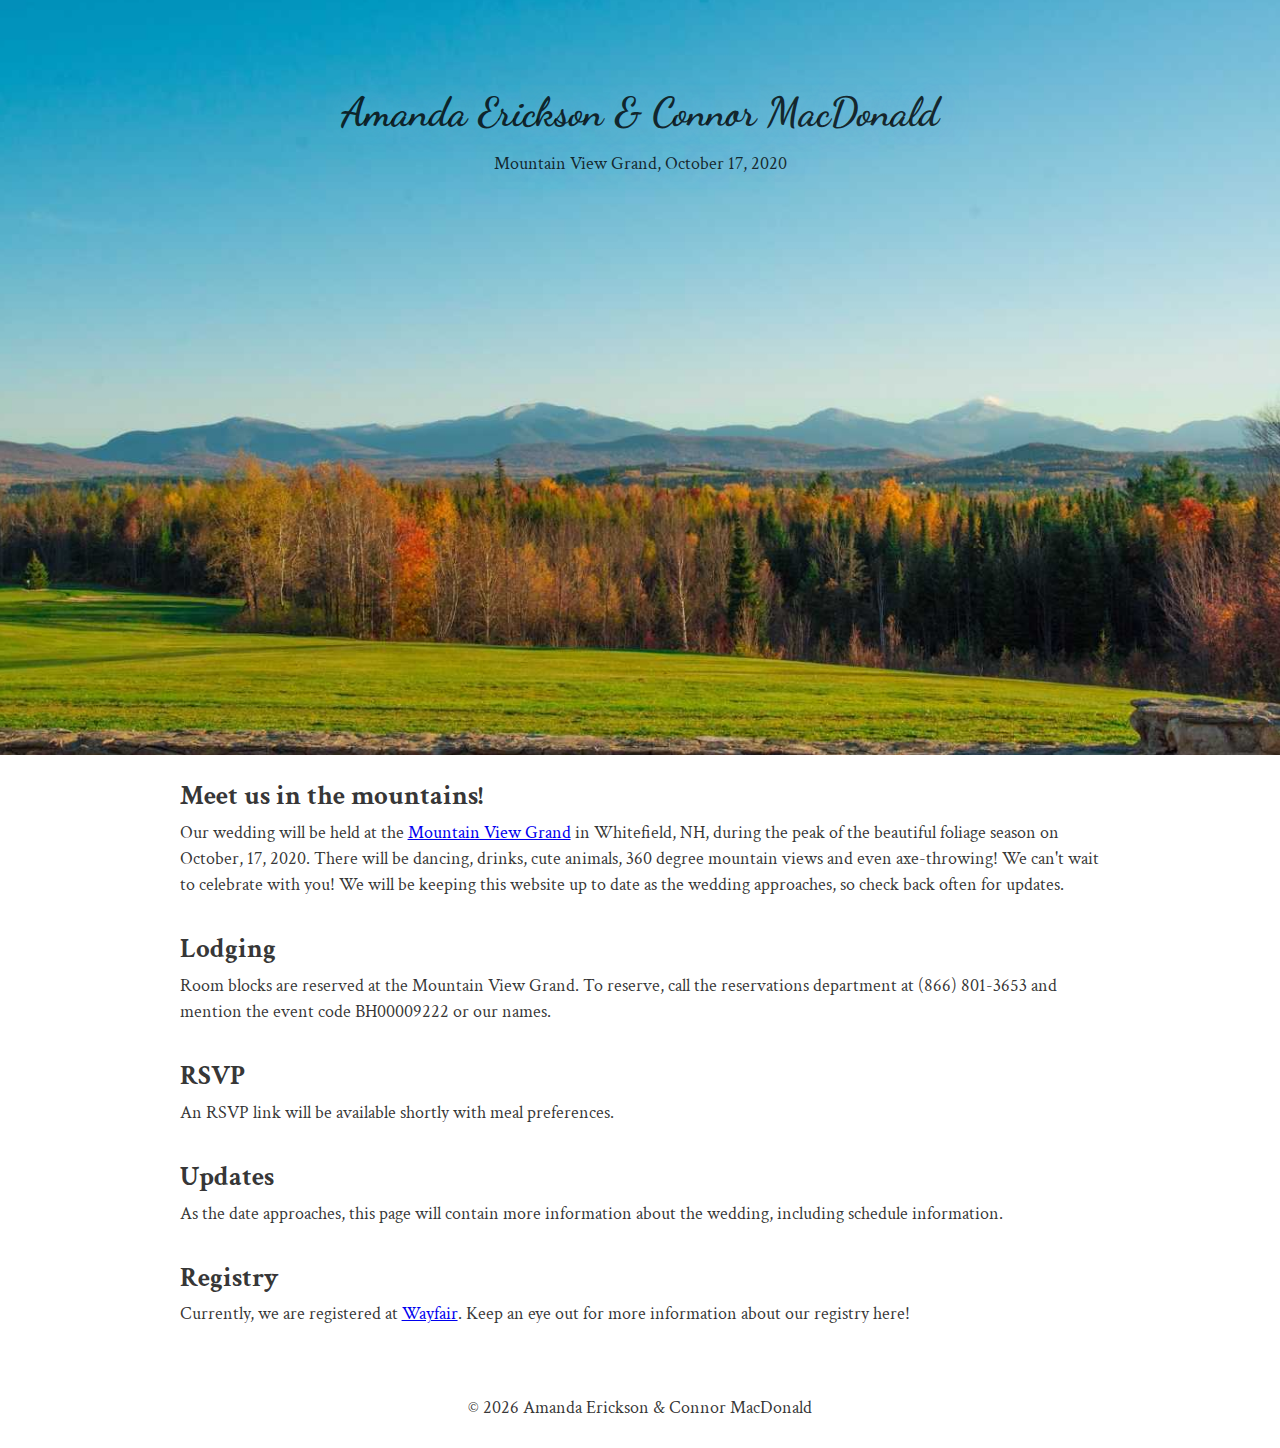
==== commit af195c93: "Updating with new information" ====
--- a/index.html
+++ b/index.html
@@ -1,5 +1,21 @@
-<!DOCTYPE html><html lang="en"><head><meta charSet="utf-8"/><meta http-equiv="x-ua-compatible" content="ie=edge"/><meta name="viewport" content="width=device-width, initial-scale=1, shrink-to-fit=no"/><style data-href="/styles.62a8afe266371566898d.css">@import url(https://fonts.googleapis.com/css?family=Crimson+Text|Dancing+Script&display=swap);html{font-family:sans-serif;-ms-text-size-adjust:100%;-webkit-text-size-adjust:100%}body{margin:0;-webkit-font-smoothing:antialiased;-moz-osx-font-smoothing:grayscale;font-family:Crimson Text,serif}article,aside,details,figcaption,figure,footer,header,main,menu,nav,section,summary{display:block}audio,canvas,progress,video{display:inline-block}audio:not([controls]){display:none;height:0}progress{vertical-align:baseline}[hidden],template{display:none}a{background-color:transparent;-webkit-text-decoration-skip:objects}a:active,a:hover{outline-width:0}abbr[title]{border-bottom:none;text-decoration:underline;-webkit-text-decoration:underline dotted;text-decoration:underline dotted}b,strong{font-weight:inherit;font-weight:bolder}footer{text-align:center;padding-top:32px}dfn{font-style:italic}h1{font-size:2em;margin:.67em 0}mark{background-color:#ff0;color:#000}small{font-size:80%}sub,sup{font-size:75%;line-height:0;position:relative;vertical-align:baseline}sub{bottom:-.25em}sup{top:-.5em}img{border-style:none}svg:not(:root){overflow:hidden}code,kbd,pre,samp{font-family:monospace,monospace;font-size:1em}figure{margin:1em 40px}hr{box-sizing:content-box;height:0;overflow:visible}button,input,optgroup,select,textarea{font:inherit;margin:0}optgroup{font-weight:700}button,input{overflow:visible}button,select{text-transform:none}[type=reset],[type=submit],button,html [type=button]{-webkit-appearance:button}[type=button]::-moz-focus-inner,[type=reset]::-moz-focus-inner,[type=submit]::-moz-focus-inner,button::-moz-focus-inner{border-style:none;padding:0}[type=button]:-moz-focusring,[type=reset]:-moz-focusring,[type=submit]:-moz-focusring,button:-moz-focusring{outline:1px dotted ButtonText}fieldset{border:1px solid silver;margin:0 2px;padding:.35em .625em .75em}legend{box-sizing:border-box;color:inherit;display:table;max-width:100%;padding:0;white-space:normal}textarea{overflow:auto}[type=checkbox],[type=radio]{box-sizing:border-box;padding:0}[type=number]::-webkit-inner-spin-button,[type=number]::-webkit-outer-spin-button{height:auto}[type=search]{-webkit-appearance:textfield;outline-offset:-2px}[type=search]::-webkit-search-cancel-button,[type=search]::-webkit-search-decoration{-webkit-appearance:none}::-webkit-input-placeholder{color:inherit;opacity:.54}::-webkit-file-upload-button{-webkit-appearance:button;font:inherit}html{font:112.5%/1.45em georgia,serif;box-sizing:border-box;overflow-y:scroll}*,:after,:before{box-sizing:inherit}body{color:rgba(0,0,0,.8)}header{overflow:hidden;text-align:center;position:relative;min-height:300px}header .gatsby-image-wrapper{position:absolute!important;top:-20px;left:-20px;bottom:-20px;right:-20px;z-index:-1}img{max-width:100%;padding:0;margin:0 0 1.45rem}h1{margin:0 0 1.45rem;font-family:Dancing Script,cursive;font-size:2.25rem}h1,h2{padding:0;color:inherit;font-weight:700;text-rendering:optimizeLegibility;line-height:1.1}h2{margin:0 0 .5rem;font-family:Crimson Text,serif;font-size:1.5rem}h3{font-family:Crimson Text,serif;font-size:1.38316rem}h3,h4{padding:0;margin:0 0 1.45rem;color:inherit;font-weight:700;text-rendering:optimizeLegibility;line-height:1.1}h4{font-family:-apple-system,BlinkMacSystemFont,Segoe UI,Roboto,Oxygen,Ubuntu,Cantarell,Fira Sans,Droid Sans,Helvetica Neue,sans-serif;font-size:1rem}h5{font-size:.85028rem}h5,h6{padding:0;margin:0 0 1.45rem;color:inherit;font-family:-apple-system,BlinkMacSystemFont,Segoe UI,Roboto,Oxygen,Ubuntu,Cantarell,Fira Sans,Droid Sans,Helvetica Neue,sans-serif;font-weight:700;text-rendering:optimizeLegibility;line-height:1.1}h6{font-size:.78405rem}hgroup{padding:0;margin:0 0 1.45rem}ol,ul{padding:0;margin:0 0 1.45rem 1.45rem;list-style-position:outside;list-style-image:none}dd,dl{margin:0 0 1.45rem}dd,dl,p{padding:0}p{margin:0 0 2rem}figure{padding:0}figure,pre{margin:0 0 1.45rem}pre{font-size:.85rem;line-height:1.42;background:rgba(0,0,0,.04);border-radius:3px;overflow:auto;word-wrap:normal;padding:1.45rem}table{font-size:1rem;line-height:1.45rem;border-collapse:collapse;width:100%}fieldset,table{padding:0;margin:0 0 1.45rem}blockquote{padding:0;margin:0 1.45rem 1.45rem}form,iframe,noscript{padding:0;margin:0 0 1.45rem}hr{padding:0;margin:0 0 calc(1.45rem - 1px);background:rgba(0,0,0,.2);border:none;height:1px}address{padding:0;margin:0 0 1.45rem}b,dt,strong,th{font-weight:700}li{margin-bottom:.725rem}ol li,ul li{padding-left:0}li>ol,li>ul{margin-left:1.45rem;margin-bottom:.725rem;margin-top:.725rem}blockquote :last-child,li :last-child,p :last-child{margin-bottom:0}li>p{margin-bottom:.725rem}code,kbd,samp{font-size:.85rem;line-height:1.45rem}abbr,abbr[title],acronym{border-bottom:1px dotted rgba(0,0,0,.5);cursor:help}abbr[title]{text-decoration:none}td,th,thead{text-align:left}td,th{border-bottom:1px solid rgba(0,0,0,.12);font-feature-settings:"tnum";-moz-font-feature-settings:"tnum";-ms-font-feature-settings:"tnum";-webkit-font-feature-settings:"tnum";padding:.725rem .96667rem calc(.725rem - 1px)}td:first-child,th:first-child{padding-left:0}td:last-child,th:last-child{padding-right:0}code,tt{background-color:rgba(0,0,0,.04);border-radius:3px;font-family:SFMono-Regular,Consolas,Roboto Mono,Droid Sans Mono,Liberation Mono,Menlo,Courier,monospace;padding:.2em 0}pre code{background:none;line-height:1.42}code:after,code:before,tt:after,tt:before{letter-spacing:-.2em;content:" "}pre code:after,pre code:before,pre tt:after,pre tt:before{content:""}@media only screen and (max-width:480px){html{font-size:100%}}.gatsby-image-wrapper{margin:auto}</style><meta name="generator" content="Gatsby 2.18.12"/><title data-react-helmet="true">Home | Amanda Erickson &amp; Connor MacDonald</title><meta data-react-helmet="true" name="description" content="Mountain View Grand, October 17, 2020"/><meta data-react-helmet="true" property="og:title" content="Home"/><meta data-react-helmet="true" property="og:description" content="Mountain View Grand, October 17, 2020"/><meta data-react-helmet="true" property="og:type" content="website"/><meta data-react-helmet="true" name="twitter:card" content="summary"/><meta data-react-helmet="true" name="twitter:creator" content="Connor MacDonald"/><meta data-react-helmet="true" name="twitter:title" content="Home"/><meta data-react-helmet="true" name="twitter:description" content="Mountain View Grand, October 17, 2020"/><link rel="icon" href="/icons/icon-48x48.png?v=edf3d310d67f8284a562bc3a58c3e761"/><link rel="manifest" href="/manifest.webmanifest"/><meta name="theme-color" content="#663399"/><link rel="apple-touch-icon" sizes="48x48" href="/icons/icon-48x48.png?v=edf3d310d67f8284a562bc3a58c3e761"/><link rel="apple-touch-icon" sizes="72x72" href="/icons/icon-72x72.png?v=edf3d310d67f8284a562bc3a58c3e761"/><link rel="apple-touch-icon" sizes="96x96" href="/icons/icon-96x96.png?v=edf3d310d67f8284a562bc3a58c3e761"/><link rel="apple-touch-icon" sizes="144x144" href="/icons/icon-144x144.png?v=edf3d310d67f8284a562bc3a58c3e761"/><link rel="apple-touch-icon" sizes="192x192" href="/icons/icon-192x192.png?v=edf3d310d67f8284a562bc3a58c3e761"/><link rel="apple-touch-icon" sizes="256x256" href="/icons/icon-256x256.png?v=edf3d310d67f8284a562bc3a58c3e761"/><link rel="apple-touch-icon" sizes="384x384" href="/icons/icon-384x384.png?v=edf3d310d67f8284a562bc3a58c3e761"/><link rel="apple-touch-icon" sizes="512x512" href="/icons/icon-512x512.png?v=edf3d310d67f8284a562bc3a58c3e761"/><link as="script" rel="preload" href="/webpack-runtime-8ccd374460ad9884afc3.js"/><link as="script" rel="preload" href="/app-3792eba1773a90028cbc.js"/><link as="script" rel="preload" href="/styles-96ea1c23eb1c27c83239.js"/><link as="script" rel="preload" href="/commons-878b3153afa705272fca.js"/><link as="script" rel="preload" href="/component---src-pages-index-js-54a5cf1bc82b5480c168.js"/><link as="fetch" rel="preload" href="/page-data/index/page-data.json" crossorigin="anonymous"/></head><body><div id="___gatsby"><div style="outline:none" tabindex="-1" role="group" id="gatsby-focus-wrapper"><header style="height:0;padding-bottom:59%;margin-bottom:1.45rem"><div style="margin:0 auto;max-width:960px;padding:5rem 1.0875rem;text-shadow:#67b6d7 5px 0 30px"><h1 style="margin:0">Amanda Erickson &amp; Connor MacDonald</h1><p style="padding-top:16px">Mountain View Grand, October 17, 2020</p></div><div class=" gatsby-image-wrapper" style="position:relative;overflow:hidden"><div style="width:100%;padding-bottom:59.09722222222222%"></div><img src="[data-uri]" alt="" style="position:absolute;top:0;left:0;width:100%;height:100%;object-fit:cover;object-position:center;opacity:1;transition-delay:500ms"/><noscript><picture><source srcset="/static/104b71bb54cc889bc5ee15e4727ea2bb/ca45b/header-image.jpg 500w,
+<!DOCTYPE html><html lang="en"><head><meta charSet="utf-8"/><meta http-equiv="x-ua-compatible" content="ie=edge"/><meta name="viewport" content="width=device-width, initial-scale=1, shrink-to-fit=no"/><style data-href="/styles.62a8afe266371566898d.css">@import url(https://fonts.googleapis.com/css?family=Crimson+Text|Dancing+Script&display=swap);html{font-family:sans-serif;-ms-text-size-adjust:100%;-webkit-text-size-adjust:100%}body{margin:0;-webkit-font-smoothing:antialiased;-moz-osx-font-smoothing:grayscale;font-family:Crimson Text,serif}article,aside,details,figcaption,figure,footer,header,main,menu,nav,section,summary{display:block}audio,canvas,progress,video{display:inline-block}audio:not([controls]){display:none;height:0}progress{vertical-align:baseline}[hidden],template{display:none}a{background-color:transparent;-webkit-text-decoration-skip:objects}a:active,a:hover{outline-width:0}abbr[title]{border-bottom:none;text-decoration:underline;-webkit-text-decoration:underline dotted;text-decoration:underline dotted}b,strong{font-weight:inherit;font-weight:bolder}footer{text-align:center;padding-top:32px}dfn{font-style:italic}h1{font-size:2em;margin:.67em 0}mark{background-color:#ff0;color:#000}small{font-size:80%}sub,sup{font-size:75%;line-height:0;position:relative;vertical-align:baseline}sub{bottom:-.25em}sup{top:-.5em}img{border-style:none}svg:not(:root){overflow:hidden}code,kbd,pre,samp{font-family:monospace,monospace;font-size:1em}figure{margin:1em 40px}hr{box-sizing:content-box;height:0;overflow:visible}button,input,optgroup,select,textarea{font:inherit;margin:0}optgroup{font-weight:700}button,input{overflow:visible}button,select{text-transform:none}[type=reset],[type=submit],button,html [type=button]{-webkit-appearance:button}[type=button]::-moz-focus-inner,[type=reset]::-moz-focus-inner,[type=submit]::-moz-focus-inner,button::-moz-focus-inner{border-style:none;padding:0}[type=button]:-moz-focusring,[type=reset]:-moz-focusring,[type=submit]:-moz-focusring,button:-moz-focusring{outline:1px dotted ButtonText}fieldset{border:1px solid silver;margin:0 2px;padding:.35em .625em .75em}legend{box-sizing:border-box;color:inherit;display:table;max-width:100%;padding:0;white-space:normal}textarea{overflow:auto}[type=checkbox],[type=radio]{box-sizing:border-box;padding:0}[type=number]::-webkit-inner-spin-button,[type=number]::-webkit-outer-spin-button{height:auto}[type=search]{-webkit-appearance:textfield;outline-offset:-2px}[type=search]::-webkit-search-cancel-button,[type=search]::-webkit-search-decoration{-webkit-appearance:none}::-webkit-input-placeholder{color:inherit;opacity:.54}::-webkit-file-upload-button{-webkit-appearance:button;font:inherit}html{font:112.5%/1.45em georgia,serif;box-sizing:border-box;overflow-y:scroll}*,:after,:before{box-sizing:inherit}body{color:rgba(0,0,0,.8)}header{overflow:hidden;text-align:center;position:relative;min-height:300px}header .gatsby-image-wrapper{position:absolute!important;top:-20px;left:-20px;bottom:-20px;right:-20px;z-index:-1}img{max-width:100%;padding:0;margin:0 0 1.45rem}h1{margin:0 0 1.45rem;font-family:Dancing Script,cursive;font-size:2.25rem}h1,h2{padding:0;color:inherit;font-weight:700;text-rendering:optimizeLegibility;line-height:1.1}h2{margin:0 0 .5rem;font-family:Crimson Text,serif;font-size:1.5rem}h3{font-family:Crimson Text,serif;font-size:1.38316rem}h3,h4{padding:0;margin:0 0 1.45rem;color:inherit;font-weight:700;text-rendering:optimizeLegibility;line-height:1.1}h4{font-family:-apple-system,BlinkMacSystemFont,Segoe UI,Roboto,Oxygen,Ubuntu,Cantarell,Fira Sans,Droid Sans,Helvetica Neue,sans-serif;font-size:1rem}h5{font-size:.85028rem}h5,h6{padding:0;margin:0 0 1.45rem;color:inherit;font-family:-apple-system,BlinkMacSystemFont,Segoe UI,Roboto,Oxygen,Ubuntu,Cantarell,Fira Sans,Droid Sans,Helvetica Neue,sans-serif;font-weight:700;text-rendering:optimizeLegibility;line-height:1.1}h6{font-size:.78405rem}hgroup{padding:0;margin:0 0 1.45rem}ol,ul{padding:0;margin:0 0 1.45rem 1.45rem;list-style-position:outside;list-style-image:none}dd,dl{margin:0 0 1.45rem}dd,dl,p{padding:0}p{margin:0 0 2rem}figure{padding:0}figure,pre{margin:0 0 1.45rem}pre{font-size:.85rem;line-height:1.42;background:rgba(0,0,0,.04);border-radius:3px;overflow:auto;word-wrap:normal;padding:1.45rem}table{font-size:1rem;line-height:1.45rem;border-collapse:collapse;width:100%}fieldset,table{padding:0;margin:0 0 1.45rem}blockquote{padding:0;margin:0 1.45rem 1.45rem}form,iframe,noscript{padding:0;margin:0 0 1.45rem}hr{padding:0;margin:0 0 calc(1.45rem - 1px);background:rgba(0,0,0,.2);border:none;height:1px}address{padding:0;margin:0 0 1.45rem}b,dt,strong,th{font-weight:700}li{margin-bottom:.725rem}ol li,ul li{padding-left:0}li>ol,li>ul{margin-left:1.45rem;margin-bottom:.725rem;margin-top:.725rem}blockquote :last-child,li :last-child,p :last-child{margin-bottom:0}li>p{margin-bottom:.725rem}code,kbd,samp{font-size:.85rem;line-height:1.45rem}abbr,abbr[title],acronym{border-bottom:1px dotted rgba(0,0,0,.5);cursor:help}abbr[title]{text-decoration:none}td,th,thead{text-align:left}td,th{border-bottom:1px solid rgba(0,0,0,.12);font-feature-settings:"tnum";-moz-font-feature-settings:"tnum";-ms-font-feature-settings:"tnum";-webkit-font-feature-settings:"tnum";padding:.725rem .96667rem calc(.725rem - 1px)}td:first-child,th:first-child{padding-left:0}td:last-child,th:last-child{padding-right:0}code,tt{background-color:rgba(0,0,0,.04);border-radius:3px;font-family:SFMono-Regular,Consolas,Roboto Mono,Droid Sans Mono,Liberation Mono,Menlo,Courier,monospace;padding:.2em 0}pre code{background:none;line-height:1.42}code:after,code:before,tt:after,tt:before{letter-spacing:-.2em;content:" "}pre code:after,pre code:before,pre tt:after,pre tt:before{content:""}@media only screen and (max-width:480px){html{font-size:100%}}.gatsby-image-wrapper{margin:auto}</style><meta name="generator" content="Gatsby 2.18.12"/><title data-react-helmet="true">Home | Amanda Erickson &amp; Connor MacDonald</title><meta data-react-helmet="true" name="description" content="Mountain View Grand, October 17, 2020"/><meta data-react-helmet="true" property="og:title" content="Home"/><meta data-react-helmet="true" property="og:description" content="Mountain View Grand, October 17, 2020"/><meta data-react-helmet="true" property="og:type" content="website"/><meta data-react-helmet="true" name="twitter:card" content="summary"/><meta data-react-helmet="true" name="twitter:creator" content="Connor MacDonald"/><meta data-react-helmet="true" name="twitter:title" content="Home"/><meta data-react-helmet="true" name="twitter:description" content="Mountain View Grand, October 17, 2020"/><link rel="icon" href="/icons/icon-48x48.png?v=edf3d310d67f8284a562bc3a58c3e761"/><link rel="manifest" href="/manifest.webmanifest"/><meta name="theme-color" content="#663399"/><link rel="apple-touch-icon" sizes="48x48" href="/icons/icon-48x48.png?v=edf3d310d67f8284a562bc3a58c3e761"/><link rel="apple-touch-icon" sizes="72x72" href="/icons/icon-72x72.png?v=edf3d310d67f8284a562bc3a58c3e761"/><link rel="apple-touch-icon" sizes="96x96" href="/icons/icon-96x96.png?v=edf3d310d67f8284a562bc3a58c3e761"/><link rel="apple-touch-icon" sizes="144x144" href="/icons/icon-144x144.png?v=edf3d310d67f8284a562bc3a58c3e761"/><link rel="apple-touch-icon" sizes="192x192" href="/icons/icon-192x192.png?v=edf3d310d67f8284a562bc3a58c3e761"/><link rel="apple-touch-icon" sizes="256x256" href="/icons/icon-256x256.png?v=edf3d310d67f8284a562bc3a58c3e761"/><link rel="apple-touch-icon" sizes="384x384" href="/icons/icon-384x384.png?v=edf3d310d67f8284a562bc3a58c3e761"/><link rel="apple-touch-icon" sizes="512x512" href="/icons/icon-512x512.png?v=edf3d310d67f8284a562bc3a58c3e761"/><link rel="preconnect dns-prefetch" href="https://www.google-analytics.com"/><link as="script" rel="preload" href="/webpack-runtime-016bb0213592664af70f.js"/><link as="script" rel="preload" href="/app-2b4fb9837f091d29bf52.js"/><link as="script" rel="preload" href="/styles-96ea1c23eb1c27c83239.js"/><link as="script" rel="preload" href="/commons-878b3153afa705272fca.js"/><link as="script" rel="preload" href="/component---src-pages-index-js-0a4da65231afe71ff71c.js"/><link as="fetch" rel="preload" href="/page-data/index/page-data.json" crossorigin="anonymous"/></head><body><div id="___gatsby"><div style="outline:none" tabindex="-1" role="group" id="gatsby-focus-wrapper"><header style="height:0;padding-bottom:59%;margin-bottom:1.45rem"><div style="margin:0 auto;max-width:960px;padding:5rem 1.0875rem;text-shadow:#67b6d7 5px 0 30px"><h1 style="margin:0">Amanda Erickson &amp; Connor MacDonald</h1><p style="padding-top:16px">Mountain View Grand, October 17, 2020</p></div><div class=" gatsby-image-wrapper" style="position:relative;overflow:hidden"><div style="width:100%;padding-bottom:59.09722222222222%"></div><img src="[data-uri]" alt="" style="position:absolute;top:0;left:0;width:100%;height:100%;object-fit:cover;object-position:center;opacity:1;transition-delay:500ms"/><noscript><picture><source srcset="/static/104b71bb54cc889bc5ee15e4727ea2bb/ca45b/header-image.jpg 500w,
 /static/104b71bb54cc889bc5ee15e4727ea2bb/a0205/header-image.jpg 1000w,
 /static/104b71bb54cc889bc5ee15e4727ea2bb/95976/header-image.jpg 1440w" sizes="(max-width: 1440px) 100vw, 1440px" /><img loading="lazy" sizes="(max-width: 1440px) 100vw, 1440px" srcset="/static/104b71bb54cc889bc5ee15e4727ea2bb/ca45b/header-image.jpg 500w,
 /static/104b71bb54cc889bc5ee15e4727ea2bb/a0205/header-image.jpg 1000w,
-/static/104b71bb54cc889bc5ee15e4727ea2bb/95976/header-image.jpg 1440w" src="/static/104b71bb54cc889bc5ee15e4727ea2bb/95976/header-image.jpg" alt="" style="position:absolute;top:0;left:0;opacity:1;width:100%;height:100%;object-fit:cover;object-position:center"/></picture></noscript></div></header><div style="margin:0 auto;max-width:960px;padding:0px 1.0875rem 1.45rem;padding-top:0"><main><h2>Meet us in the mountains!</h2><p>Our wedding will be held at the <a href="https://www.mountainviewgrand.com/" target="_blank">Mountain View Grand</a> in Whitefield, NH, during the peak of the beautiful foliage season. There will be dancing, drinks, cute animals, 360 degree mountain views and even axe-throwing! We can&#x27;t wait to celebrate with you!</p><h2>Lodging</h2><p>Room blocks are reserved at the Mountain View Grand. To reserve, call the reservations department at (866) 801-3653 and mention the event code BH00009222.</p><h2>RSVP</h2><p>To RSVP, please use our <a href="https://connoramanda.app.rsvpify.com/" target="_blank">RSVP Form</a></p><h2>Updates</h2><p>As the date approaches, this page will contain more information about the wedding, including schedule information.</p><h2>Registry</h2><p>Currently, we are registered at <a href="https://www.wayfair.com/registry/wedding/connoramanda" target="_blank">Wayfair</a>.</p></main><footer>© <!-- -->2019<!-- --> Amanda Erickson &amp; Connor MacDonald</footer></div></div></div><script id="gatsby-script-loader">/*<![CDATA[*/window.pagePath="/";/*]]>*/</script><script id="gatsby-chunk-mapping">/*<![CDATA[*/window.___chunkMapping={"app":["/app-3792eba1773a90028cbc.js"],"component---src-pages-404-js":["/component---src-pages-404-js-937d1b115ca56d3e6694.js"],"component---src-pages-index-js":["/component---src-pages-index-js-54a5cf1bc82b5480c168.js"],"component---src-pages-page-2-js":["/component---src-pages-page-2-js-9091273db8b77923343d.js"]};/*]]>*/</script><script src="/component---src-pages-index-js-54a5cf1bc82b5480c168.js" async=""></script><script src="/commons-878b3153afa705272fca.js" async=""></script><script src="/styles-96ea1c23eb1c27c83239.js" async=""></script><script src="/app-3792eba1773a90028cbc.js" async=""></script><script src="/webpack-runtime-8ccd374460ad9884afc3.js" async=""></script></body></html>+/static/104b71bb54cc889bc5ee15e4727ea2bb/95976/header-image.jpg 1440w" src="/static/104b71bb54cc889bc5ee15e4727ea2bb/95976/header-image.jpg" alt="" style="position:absolute;top:0;left:0;opacity:1;width:100%;height:100%;object-fit:cover;object-position:center"/></picture></noscript></div></header><div style="margin:0 auto;max-width:960px;padding:0px 1.0875rem 1.45rem;padding-top:0"><main><h2>Meet us in the mountains!</h2><p>Our wedding will be held at the <a href="https://www.mountainviewgrand.com/" target="_blank">Mountain View Grand</a> in Whitefield, NH, during the peak of the beautiful foliage season on October, 17, 2020. There will be dancing, drinks, cute animals, 360 degree mountain views and even axe-throwing! We can&#x27;t wait to celebrate with you! We will be keeping this website up to date as the wedding approaches, so check back often for updates.</p><h2>Lodging</h2><p>Room blocks are reserved at the Mountain View Grand. To reserve, call the reservations department at (866) 801-3653 and mention the event code BH00009222 or our names.</p><h2>RSVP</h2><p>An RSVP link will be available shortly with meal preferences.</p><h2>Updates</h2><p>As the date approaches, this page will contain more information about the wedding, including schedule information.</p><h2>Registry</h2><p>Currently, we are registered at <a href="https://www.wayfair.com/registry/wedding/connoramanda" target="_blank">Wayfair</a>. Keep an eye out for more information about our registry here!</p></main><footer>© <!-- -->2019<!-- --> Amanda Erickson &amp; Connor MacDonald</footer></div></div></div><script>
+  
+  
+  if(true) {
+    (function(i,s,o,g,r,a,m){i['GoogleAnalyticsObject']=r;i[r]=i[r]||function(){
+    (i[r].q=i[r].q||[]).push(arguments)},i[r].l=1*new Date();a=s.createElement(o),
+    m=s.getElementsByTagName(o)[0];a.async=1;a.src=g;m.parentNode.insertBefore(a,m)
+    })(window,document,'script','https://www.google-analytics.com/analytics.js','ga');
+  }
+  if (typeof ga === "function") {
+    ga('create', 'UA-38988923-2', 'auto', {});
+      
+      
+      
+      
+      
+      }</script><script id="gatsby-script-loader">/*<![CDATA[*/window.pagePath="/";/*]]>*/</script><script id="gatsby-chunk-mapping">/*<![CDATA[*/window.___chunkMapping={"app":["/app-2b4fb9837f091d29bf52.js"],"component---src-pages-404-js":["/component---src-pages-404-js-937d1b115ca56d3e6694.js"],"component---src-pages-index-js":["/component---src-pages-index-js-0a4da65231afe71ff71c.js"],"component---src-pages-page-2-js":["/component---src-pages-page-2-js-9091273db8b77923343d.js"]};/*]]>*/</script><script src="/component---src-pages-index-js-0a4da65231afe71ff71c.js" async=""></script><script src="/commons-878b3153afa705272fca.js" async=""></script><script src="/styles-96ea1c23eb1c27c83239.js" async=""></script><script src="/app-2b4fb9837f091d29bf52.js" async=""></script><script src="/webpack-runtime-016bb0213592664af70f.js" async=""></script></body></html>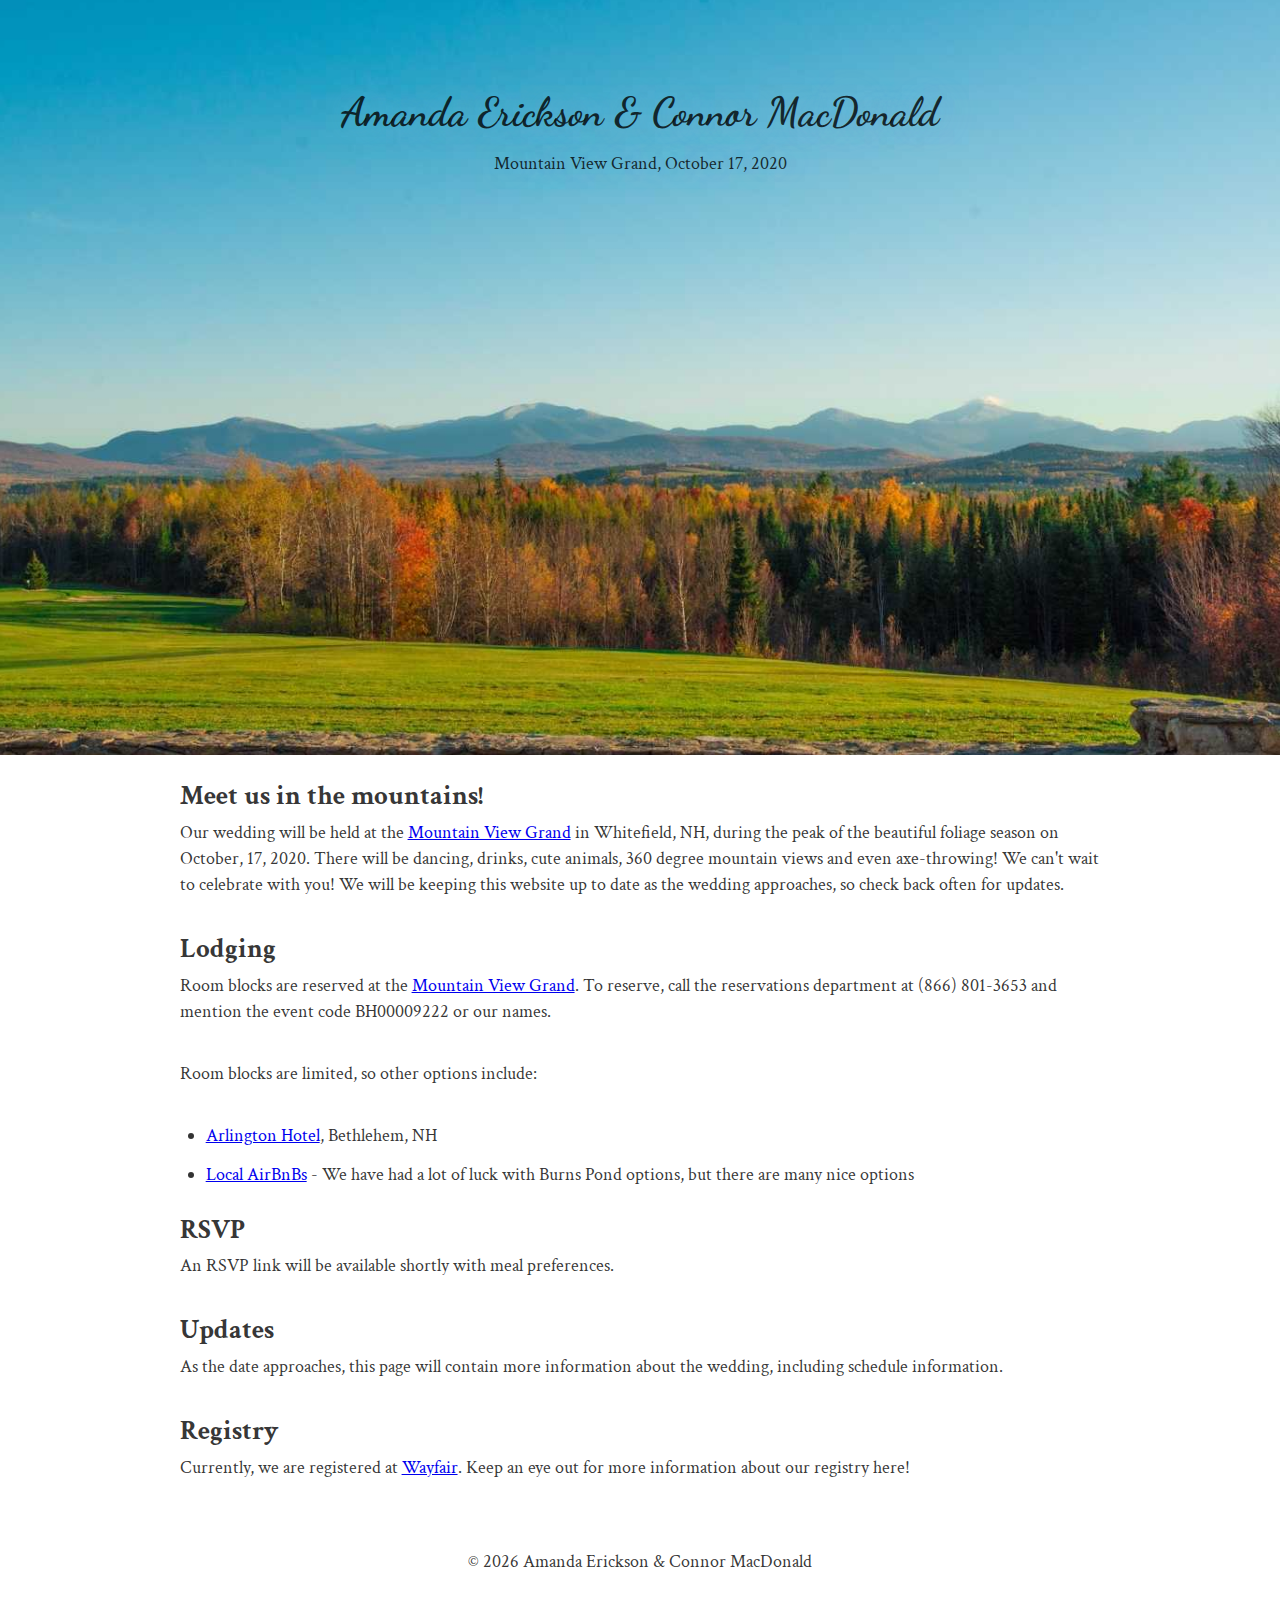
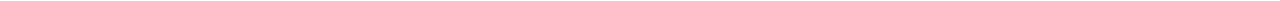
==== commit 74d891de: "Updating location" ====
--- a/index.html
+++ b/index.html
@@ -1,8 +1,8 @@
-<!DOCTYPE html><html lang="en"><head><meta charSet="utf-8"/><meta http-equiv="x-ua-compatible" content="ie=edge"/><meta name="viewport" content="width=device-width, initial-scale=1, shrink-to-fit=no"/><style data-href="/styles.62a8afe266371566898d.css">@import url(https://fonts.googleapis.com/css?family=Crimson+Text|Dancing+Script&display=swap);html{font-family:sans-serif;-ms-text-size-adjust:100%;-webkit-text-size-adjust:100%}body{margin:0;-webkit-font-smoothing:antialiased;-moz-osx-font-smoothing:grayscale;font-family:Crimson Text,serif}article,aside,details,figcaption,figure,footer,header,main,menu,nav,section,summary{display:block}audio,canvas,progress,video{display:inline-block}audio:not([controls]){display:none;height:0}progress{vertical-align:baseline}[hidden],template{display:none}a{background-color:transparent;-webkit-text-decoration-skip:objects}a:active,a:hover{outline-width:0}abbr[title]{border-bottom:none;text-decoration:underline;-webkit-text-decoration:underline dotted;text-decoration:underline dotted}b,strong{font-weight:inherit;font-weight:bolder}footer{text-align:center;padding-top:32px}dfn{font-style:italic}h1{font-size:2em;margin:.67em 0}mark{background-color:#ff0;color:#000}small{font-size:80%}sub,sup{font-size:75%;line-height:0;position:relative;vertical-align:baseline}sub{bottom:-.25em}sup{top:-.5em}img{border-style:none}svg:not(:root){overflow:hidden}code,kbd,pre,samp{font-family:monospace,monospace;font-size:1em}figure{margin:1em 40px}hr{box-sizing:content-box;height:0;overflow:visible}button,input,optgroup,select,textarea{font:inherit;margin:0}optgroup{font-weight:700}button,input{overflow:visible}button,select{text-transform:none}[type=reset],[type=submit],button,html [type=button]{-webkit-appearance:button}[type=button]::-moz-focus-inner,[type=reset]::-moz-focus-inner,[type=submit]::-moz-focus-inner,button::-moz-focus-inner{border-style:none;padding:0}[type=button]:-moz-focusring,[type=reset]:-moz-focusring,[type=submit]:-moz-focusring,button:-moz-focusring{outline:1px dotted ButtonText}fieldset{border:1px solid silver;margin:0 2px;padding:.35em .625em .75em}legend{box-sizing:border-box;color:inherit;display:table;max-width:100%;padding:0;white-space:normal}textarea{overflow:auto}[type=checkbox],[type=radio]{box-sizing:border-box;padding:0}[type=number]::-webkit-inner-spin-button,[type=number]::-webkit-outer-spin-button{height:auto}[type=search]{-webkit-appearance:textfield;outline-offset:-2px}[type=search]::-webkit-search-cancel-button,[type=search]::-webkit-search-decoration{-webkit-appearance:none}::-webkit-input-placeholder{color:inherit;opacity:.54}::-webkit-file-upload-button{-webkit-appearance:button;font:inherit}html{font:112.5%/1.45em georgia,serif;box-sizing:border-box;overflow-y:scroll}*,:after,:before{box-sizing:inherit}body{color:rgba(0,0,0,.8)}header{overflow:hidden;text-align:center;position:relative;min-height:300px}header .gatsby-image-wrapper{position:absolute!important;top:-20px;left:-20px;bottom:-20px;right:-20px;z-index:-1}img{max-width:100%;padding:0;margin:0 0 1.45rem}h1{margin:0 0 1.45rem;font-family:Dancing Script,cursive;font-size:2.25rem}h1,h2{padding:0;color:inherit;font-weight:700;text-rendering:optimizeLegibility;line-height:1.1}h2{margin:0 0 .5rem;font-family:Crimson Text,serif;font-size:1.5rem}h3{font-family:Crimson Text,serif;font-size:1.38316rem}h3,h4{padding:0;margin:0 0 1.45rem;color:inherit;font-weight:700;text-rendering:optimizeLegibility;line-height:1.1}h4{font-family:-apple-system,BlinkMacSystemFont,Segoe UI,Roboto,Oxygen,Ubuntu,Cantarell,Fira Sans,Droid Sans,Helvetica Neue,sans-serif;font-size:1rem}h5{font-size:.85028rem}h5,h6{padding:0;margin:0 0 1.45rem;color:inherit;font-family:-apple-system,BlinkMacSystemFont,Segoe UI,Roboto,Oxygen,Ubuntu,Cantarell,Fira Sans,Droid Sans,Helvetica Neue,sans-serif;font-weight:700;text-rendering:optimizeLegibility;line-height:1.1}h6{font-size:.78405rem}hgroup{padding:0;margin:0 0 1.45rem}ol,ul{padding:0;margin:0 0 1.45rem 1.45rem;list-style-position:outside;list-style-image:none}dd,dl{margin:0 0 1.45rem}dd,dl,p{padding:0}p{margin:0 0 2rem}figure{padding:0}figure,pre{margin:0 0 1.45rem}pre{font-size:.85rem;line-height:1.42;background:rgba(0,0,0,.04);border-radius:3px;overflow:auto;word-wrap:normal;padding:1.45rem}table{font-size:1rem;line-height:1.45rem;border-collapse:collapse;width:100%}fieldset,table{padding:0;margin:0 0 1.45rem}blockquote{padding:0;margin:0 1.45rem 1.45rem}form,iframe,noscript{padding:0;margin:0 0 1.45rem}hr{padding:0;margin:0 0 calc(1.45rem - 1px);background:rgba(0,0,0,.2);border:none;height:1px}address{padding:0;margin:0 0 1.45rem}b,dt,strong,th{font-weight:700}li{margin-bottom:.725rem}ol li,ul li{padding-left:0}li>ol,li>ul{margin-left:1.45rem;margin-bottom:.725rem;margin-top:.725rem}blockquote :last-child,li :last-child,p :last-child{margin-bottom:0}li>p{margin-bottom:.725rem}code,kbd,samp{font-size:.85rem;line-height:1.45rem}abbr,abbr[title],acronym{border-bottom:1px dotted rgba(0,0,0,.5);cursor:help}abbr[title]{text-decoration:none}td,th,thead{text-align:left}td,th{border-bottom:1px solid rgba(0,0,0,.12);font-feature-settings:"tnum";-moz-font-feature-settings:"tnum";-ms-font-feature-settings:"tnum";-webkit-font-feature-settings:"tnum";padding:.725rem .96667rem calc(.725rem - 1px)}td:first-child,th:first-child{padding-left:0}td:last-child,th:last-child{padding-right:0}code,tt{background-color:rgba(0,0,0,.04);border-radius:3px;font-family:SFMono-Regular,Consolas,Roboto Mono,Droid Sans Mono,Liberation Mono,Menlo,Courier,monospace;padding:.2em 0}pre code{background:none;line-height:1.42}code:after,code:before,tt:after,tt:before{letter-spacing:-.2em;content:" "}pre code:after,pre code:before,pre tt:after,pre tt:before{content:""}@media only screen and (max-width:480px){html{font-size:100%}}.gatsby-image-wrapper{margin:auto}</style><meta name="generator" content="Gatsby 2.18.12"/><title data-react-helmet="true">Home | Amanda Erickson &amp; Connor MacDonald</title><meta data-react-helmet="true" name="description" content="Mountain View Grand, October 17, 2020"/><meta data-react-helmet="true" property="og:title" content="Home"/><meta data-react-helmet="true" property="og:description" content="Mountain View Grand, October 17, 2020"/><meta data-react-helmet="true" property="og:type" content="website"/><meta data-react-helmet="true" name="twitter:card" content="summary"/><meta data-react-helmet="true" name="twitter:creator" content="Connor MacDonald"/><meta data-react-helmet="true" name="twitter:title" content="Home"/><meta data-react-helmet="true" name="twitter:description" content="Mountain View Grand, October 17, 2020"/><link rel="icon" href="/icons/icon-48x48.png?v=edf3d310d67f8284a562bc3a58c3e761"/><link rel="manifest" href="/manifest.webmanifest"/><meta name="theme-color" content="#663399"/><link rel="apple-touch-icon" sizes="48x48" href="/icons/icon-48x48.png?v=edf3d310d67f8284a562bc3a58c3e761"/><link rel="apple-touch-icon" sizes="72x72" href="/icons/icon-72x72.png?v=edf3d310d67f8284a562bc3a58c3e761"/><link rel="apple-touch-icon" sizes="96x96" href="/icons/icon-96x96.png?v=edf3d310d67f8284a562bc3a58c3e761"/><link rel="apple-touch-icon" sizes="144x144" href="/icons/icon-144x144.png?v=edf3d310d67f8284a562bc3a58c3e761"/><link rel="apple-touch-icon" sizes="192x192" href="/icons/icon-192x192.png?v=edf3d310d67f8284a562bc3a58c3e761"/><link rel="apple-touch-icon" sizes="256x256" href="/icons/icon-256x256.png?v=edf3d310d67f8284a562bc3a58c3e761"/><link rel="apple-touch-icon" sizes="384x384" href="/icons/icon-384x384.png?v=edf3d310d67f8284a562bc3a58c3e761"/><link rel="apple-touch-icon" sizes="512x512" href="/icons/icon-512x512.png?v=edf3d310d67f8284a562bc3a58c3e761"/><link rel="preconnect dns-prefetch" href="https://www.google-analytics.com"/><link as="script" rel="preload" href="/webpack-runtime-016bb0213592664af70f.js"/><link as="script" rel="preload" href="/app-2b4fb9837f091d29bf52.js"/><link as="script" rel="preload" href="/styles-96ea1c23eb1c27c83239.js"/><link as="script" rel="preload" href="/commons-878b3153afa705272fca.js"/><link as="script" rel="preload" href="/component---src-pages-index-js-0a4da65231afe71ff71c.js"/><link as="fetch" rel="preload" href="/page-data/index/page-data.json" crossorigin="anonymous"/></head><body><div id="___gatsby"><div style="outline:none" tabindex="-1" role="group" id="gatsby-focus-wrapper"><header style="height:0;padding-bottom:59%;margin-bottom:1.45rem"><div style="margin:0 auto;max-width:960px;padding:5rem 1.0875rem;text-shadow:#67b6d7 5px 0 30px"><h1 style="margin:0">Amanda Erickson &amp; Connor MacDonald</h1><p style="padding-top:16px">Mountain View Grand, October 17, 2020</p></div><div class=" gatsby-image-wrapper" style="position:relative;overflow:hidden"><div style="width:100%;padding-bottom:59.09722222222222%"></div><img src="[data-uri]" alt="" style="position:absolute;top:0;left:0;width:100%;height:100%;object-fit:cover;object-position:center;opacity:1;transition-delay:500ms"/><noscript><picture><source srcset="/static/104b71bb54cc889bc5ee15e4727ea2bb/ca45b/header-image.jpg 500w,
+<!DOCTYPE html><html lang="en"><head><meta charSet="utf-8"/><meta http-equiv="x-ua-compatible" content="ie=edge"/><meta name="viewport" content="width=device-width, initial-scale=1, shrink-to-fit=no"/><style data-href="/styles.62a8afe266371566898d.css">@import url(https://fonts.googleapis.com/css?family=Crimson+Text|Dancing+Script&display=swap);html{font-family:sans-serif;-ms-text-size-adjust:100%;-webkit-text-size-adjust:100%}body{margin:0;-webkit-font-smoothing:antialiased;-moz-osx-font-smoothing:grayscale;font-family:Crimson Text,serif}article,aside,details,figcaption,figure,footer,header,main,menu,nav,section,summary{display:block}audio,canvas,progress,video{display:inline-block}audio:not([controls]){display:none;height:0}progress{vertical-align:baseline}[hidden],template{display:none}a{background-color:transparent;-webkit-text-decoration-skip:objects}a:active,a:hover{outline-width:0}abbr[title]{border-bottom:none;text-decoration:underline;-webkit-text-decoration:underline dotted;text-decoration:underline dotted}b,strong{font-weight:inherit;font-weight:bolder}footer{text-align:center;padding-top:32px}dfn{font-style:italic}h1{font-size:2em;margin:.67em 0}mark{background-color:#ff0;color:#000}small{font-size:80%}sub,sup{font-size:75%;line-height:0;position:relative;vertical-align:baseline}sub{bottom:-.25em}sup{top:-.5em}img{border-style:none}svg:not(:root){overflow:hidden}code,kbd,pre,samp{font-family:monospace,monospace;font-size:1em}figure{margin:1em 40px}hr{box-sizing:content-box;height:0;overflow:visible}button,input,optgroup,select,textarea{font:inherit;margin:0}optgroup{font-weight:700}button,input{overflow:visible}button,select{text-transform:none}[type=reset],[type=submit],button,html [type=button]{-webkit-appearance:button}[type=button]::-moz-focus-inner,[type=reset]::-moz-focus-inner,[type=submit]::-moz-focus-inner,button::-moz-focus-inner{border-style:none;padding:0}[type=button]:-moz-focusring,[type=reset]:-moz-focusring,[type=submit]:-moz-focusring,button:-moz-focusring{outline:1px dotted ButtonText}fieldset{border:1px solid silver;margin:0 2px;padding:.35em .625em .75em}legend{box-sizing:border-box;color:inherit;display:table;max-width:100%;padding:0;white-space:normal}textarea{overflow:auto}[type=checkbox],[type=radio]{box-sizing:border-box;padding:0}[type=number]::-webkit-inner-spin-button,[type=number]::-webkit-outer-spin-button{height:auto}[type=search]{-webkit-appearance:textfield;outline-offset:-2px}[type=search]::-webkit-search-cancel-button,[type=search]::-webkit-search-decoration{-webkit-appearance:none}::-webkit-input-placeholder{color:inherit;opacity:.54}::-webkit-file-upload-button{-webkit-appearance:button;font:inherit}html{font:112.5%/1.45em georgia,serif;box-sizing:border-box;overflow-y:scroll}*,:after,:before{box-sizing:inherit}body{color:rgba(0,0,0,.8)}header{overflow:hidden;text-align:center;position:relative;min-height:300px}header .gatsby-image-wrapper{position:absolute!important;top:-20px;left:-20px;bottom:-20px;right:-20px;z-index:-1}img{max-width:100%;padding:0;margin:0 0 1.45rem}h1{margin:0 0 1.45rem;font-family:Dancing Script,cursive;font-size:2.25rem}h1,h2{padding:0;color:inherit;font-weight:700;text-rendering:optimizeLegibility;line-height:1.1}h2{margin:0 0 .5rem;font-family:Crimson Text,serif;font-size:1.5rem}h3{font-family:Crimson Text,serif;font-size:1.38316rem}h3,h4{padding:0;margin:0 0 1.45rem;color:inherit;font-weight:700;text-rendering:optimizeLegibility;line-height:1.1}h4{font-family:-apple-system,BlinkMacSystemFont,Segoe UI,Roboto,Oxygen,Ubuntu,Cantarell,Fira Sans,Droid Sans,Helvetica Neue,sans-serif;font-size:1rem}h5{font-size:.85028rem}h5,h6{padding:0;margin:0 0 1.45rem;color:inherit;font-family:-apple-system,BlinkMacSystemFont,Segoe UI,Roboto,Oxygen,Ubuntu,Cantarell,Fira Sans,Droid Sans,Helvetica Neue,sans-serif;font-weight:700;text-rendering:optimizeLegibility;line-height:1.1}h6{font-size:.78405rem}hgroup{padding:0;margin:0 0 1.45rem}ol,ul{padding:0;margin:0 0 1.45rem 1.45rem;list-style-position:outside;list-style-image:none}dd,dl{margin:0 0 1.45rem}dd,dl,p{padding:0}p{margin:0 0 2rem}figure{padding:0}figure,pre{margin:0 0 1.45rem}pre{font-size:.85rem;line-height:1.42;background:rgba(0,0,0,.04);border-radius:3px;overflow:auto;word-wrap:normal;padding:1.45rem}table{font-size:1rem;line-height:1.45rem;border-collapse:collapse;width:100%}fieldset,table{padding:0;margin:0 0 1.45rem}blockquote{padding:0;margin:0 1.45rem 1.45rem}form,iframe,noscript{padding:0;margin:0 0 1.45rem}hr{padding:0;margin:0 0 calc(1.45rem - 1px);background:rgba(0,0,0,.2);border:none;height:1px}address{padding:0;margin:0 0 1.45rem}b,dt,strong,th{font-weight:700}li{margin-bottom:.725rem}ol li,ul li{padding-left:0}li>ol,li>ul{margin-left:1.45rem;margin-bottom:.725rem;margin-top:.725rem}blockquote :last-child,li :last-child,p :last-child{margin-bottom:0}li>p{margin-bottom:.725rem}code,kbd,samp{font-size:.85rem;line-height:1.45rem}abbr,abbr[title],acronym{border-bottom:1px dotted rgba(0,0,0,.5);cursor:help}abbr[title]{text-decoration:none}td,th,thead{text-align:left}td,th{border-bottom:1px solid rgba(0,0,0,.12);font-feature-settings:"tnum";-moz-font-feature-settings:"tnum";-ms-font-feature-settings:"tnum";-webkit-font-feature-settings:"tnum";padding:.725rem .96667rem calc(.725rem - 1px)}td:first-child,th:first-child{padding-left:0}td:last-child,th:last-child{padding-right:0}code,tt{background-color:rgba(0,0,0,.04);border-radius:3px;font-family:SFMono-Regular,Consolas,Roboto Mono,Droid Sans Mono,Liberation Mono,Menlo,Courier,monospace;padding:.2em 0}pre code{background:none;line-height:1.42}code:after,code:before,tt:after,tt:before{letter-spacing:-.2em;content:" "}pre code:after,pre code:before,pre tt:after,pre tt:before{content:""}@media only screen and (max-width:480px){html{font-size:100%}}.gatsby-image-wrapper{margin:auto}</style><meta name="generator" content="Gatsby 2.18.12"/><title data-react-helmet="true">Home | Amanda Erickson &amp; Connor MacDonald</title><meta data-react-helmet="true" name="description" content="Mountain View Grand, October 17, 2020"/><meta data-react-helmet="true" property="og:title" content="Home"/><meta data-react-helmet="true" property="og:description" content="Mountain View Grand, October 17, 2020"/><meta data-react-helmet="true" property="og:type" content="website"/><meta data-react-helmet="true" name="twitter:card" content="summary"/><meta data-react-helmet="true" name="twitter:creator" content="Connor MacDonald"/><meta data-react-helmet="true" name="twitter:title" content="Home"/><meta data-react-helmet="true" name="twitter:description" content="Mountain View Grand, October 17, 2020"/><link rel="icon" href="/icons/icon-48x48.png?v=edf3d310d67f8284a562bc3a58c3e761"/><link rel="manifest" href="/manifest.webmanifest"/><meta name="theme-color" content="#663399"/><link rel="apple-touch-icon" sizes="48x48" href="/icons/icon-48x48.png?v=edf3d310d67f8284a562bc3a58c3e761"/><link rel="apple-touch-icon" sizes="72x72" href="/icons/icon-72x72.png?v=edf3d310d67f8284a562bc3a58c3e761"/><link rel="apple-touch-icon" sizes="96x96" href="/icons/icon-96x96.png?v=edf3d310d67f8284a562bc3a58c3e761"/><link rel="apple-touch-icon" sizes="144x144" href="/icons/icon-144x144.png?v=edf3d310d67f8284a562bc3a58c3e761"/><link rel="apple-touch-icon" sizes="192x192" href="/icons/icon-192x192.png?v=edf3d310d67f8284a562bc3a58c3e761"/><link rel="apple-touch-icon" sizes="256x256" href="/icons/icon-256x256.png?v=edf3d310d67f8284a562bc3a58c3e761"/><link rel="apple-touch-icon" sizes="384x384" href="/icons/icon-384x384.png?v=edf3d310d67f8284a562bc3a58c3e761"/><link rel="apple-touch-icon" sizes="512x512" href="/icons/icon-512x512.png?v=edf3d310d67f8284a562bc3a58c3e761"/><link rel="preconnect dns-prefetch" href="https://www.google-analytics.com"/><link as="script" rel="preload" href="/webpack-runtime-a50109ad07ede8e16645.js"/><link as="script" rel="preload" href="/app-2b4fb9837f091d29bf52.js"/><link as="script" rel="preload" href="/styles-96ea1c23eb1c27c83239.js"/><link as="script" rel="preload" href="/commons-878b3153afa705272fca.js"/><link as="script" rel="preload" href="/component---src-pages-index-js-d7c54b7474f2cf403e07.js"/><link as="fetch" rel="preload" href="/page-data/index/page-data.json" crossorigin="anonymous"/></head><body><div id="___gatsby"><div style="outline:none" tabindex="-1" role="group" id="gatsby-focus-wrapper"><header style="height:0;padding-bottom:59%;margin-bottom:1.45rem"><div style="margin:0 auto;max-width:960px;padding:5rem 1.0875rem;text-shadow:#67b6d7 5px 0 30px"><h1 style="margin:0">Amanda Erickson &amp; Connor MacDonald</h1><p style="padding-top:16px">Mountain View Grand, October 17, 2020</p></div><div class=" gatsby-image-wrapper" style="position:relative;overflow:hidden"><div style="width:100%;padding-bottom:59.09722222222222%"></div><img src="[data-uri]" alt="" style="position:absolute;top:0;left:0;width:100%;height:100%;object-fit:cover;object-position:center;opacity:1;transition-delay:500ms"/><noscript><picture><source srcset="/static/104b71bb54cc889bc5ee15e4727ea2bb/ca45b/header-image.jpg 500w,
 /static/104b71bb54cc889bc5ee15e4727ea2bb/a0205/header-image.jpg 1000w,
 /static/104b71bb54cc889bc5ee15e4727ea2bb/95976/header-image.jpg 1440w" sizes="(max-width: 1440px) 100vw, 1440px" /><img loading="lazy" sizes="(max-width: 1440px) 100vw, 1440px" srcset="/static/104b71bb54cc889bc5ee15e4727ea2bb/ca45b/header-image.jpg 500w,
 /static/104b71bb54cc889bc5ee15e4727ea2bb/a0205/header-image.jpg 1000w,
-/static/104b71bb54cc889bc5ee15e4727ea2bb/95976/header-image.jpg 1440w" src="/static/104b71bb54cc889bc5ee15e4727ea2bb/95976/header-image.jpg" alt="" style="position:absolute;top:0;left:0;opacity:1;width:100%;height:100%;object-fit:cover;object-position:center"/></picture></noscript></div></header><div style="margin:0 auto;max-width:960px;padding:0px 1.0875rem 1.45rem;padding-top:0"><main><h2>Meet us in the mountains!</h2><p>Our wedding will be held at the <a href="https://www.mountainviewgrand.com/" target="_blank">Mountain View Grand</a> in Whitefield, NH, during the peak of the beautiful foliage season on October, 17, 2020. There will be dancing, drinks, cute animals, 360 degree mountain views and even axe-throwing! We can&#x27;t wait to celebrate with you! We will be keeping this website up to date as the wedding approaches, so check back often for updates.</p><h2>Lodging</h2><p>Room blocks are reserved at the Mountain View Grand. To reserve, call the reservations department at (866) 801-3653 and mention the event code BH00009222 or our names.</p><h2>RSVP</h2><p>An RSVP link will be available shortly with meal preferences.</p><h2>Updates</h2><p>As the date approaches, this page will contain more information about the wedding, including schedule information.</p><h2>Registry</h2><p>Currently, we are registered at <a href="https://www.wayfair.com/registry/wedding/connoramanda" target="_blank">Wayfair</a>. Keep an eye out for more information about our registry here!</p></main><footer>© <!-- -->2019<!-- --> Amanda Erickson &amp; Connor MacDonald</footer></div></div></div><script>
+/static/104b71bb54cc889bc5ee15e4727ea2bb/95976/header-image.jpg 1440w" src="/static/104b71bb54cc889bc5ee15e4727ea2bb/95976/header-image.jpg" alt="" style="position:absolute;top:0;left:0;opacity:1;width:100%;height:100%;object-fit:cover;object-position:center"/></picture></noscript></div></header><div style="margin:0 auto;max-width:960px;padding:0px 1.0875rem 1.45rem;padding-top:0"><main><h2>Meet us in the mountains!</h2><p>Our wedding will be held at the <a href="https://www.mountainviewgrand.com/" target="_blank">Mountain View Grand</a> in Whitefield, NH, during the peak of the beautiful foliage season on October, 17, 2020. There will be dancing, drinks, cute animals, 360 degree mountain views and even axe-throwing! We can&#x27;t wait to celebrate with you! We will be keeping this website up to date as the wedding approaches, so check back often for updates.</p><h2>Lodging</h2><p>Room blocks are reserved at the <a href="https://www.mountainviewgrand.com/" target="_blank">Mountain View Grand</a>. To reserve, call the reservations department at (866) 801-3653 and mention the event code BH00009222 or our names.</p><p>Room blocks are limited, so other options include:</p><ul><li><a href="https://arlingtonhotelnh.com/" target="_blank">Arlington Hotel</a>, Bethlehem, NH</li><li><a href="https://www.airbnb.com/s/Northfield--NH--United-States/homes?refinement_paths%5B%5D=%2Fhomes&amp;current_tab_id=home_tab&amp;selected_tab_id=home_tab&amp;source=mc_search_bar&amp;search_type=unknown&amp;screen_size=large&amp;hide_dates_and_guests_filters=false&amp;checkin=2020-10-16&amp;checkout=2020-10-18&amp;adults=2&amp;ne_lat=43.80474850853288&amp;ne_lng=-71.33910603027346&amp;sw_lat=43.14102506926267&amp;sw_lng=-71.81838459472658&amp;zoom=10&amp;search_by_map=true" target="_blank">Local AirBnBs</a> - We have had a lot of luck with Burns Pond options, but there are many nice options</li></ul><h2>RSVP</h2><p>An RSVP link will be available shortly with meal preferences.</p><h2>Updates</h2><p>As the date approaches, this page will contain more information about the wedding, including schedule information.</p><h2>Registry</h2><p>Currently, we are registered at <a href="https://www.wayfair.com/registry/wedding/connoramanda" target="_blank">Wayfair</a>. Keep an eye out for more information about our registry here!</p></main><footer>© <!-- -->2020<!-- --> Amanda Erickson &amp; Connor MacDonald</footer></div></div></div><script>
   
   
   if(true) {
@@ -18,4 +18,4 @@
       
       
       
-      }</script><script id="gatsby-script-loader">/*<![CDATA[*/window.pagePath="/";/*]]>*/</script><script id="gatsby-chunk-mapping">/*<![CDATA[*/window.___chunkMapping={"app":["/app-2b4fb9837f091d29bf52.js"],"component---src-pages-404-js":["/component---src-pages-404-js-937d1b115ca56d3e6694.js"],"component---src-pages-index-js":["/component---src-pages-index-js-0a4da65231afe71ff71c.js"],"component---src-pages-page-2-js":["/component---src-pages-page-2-js-9091273db8b77923343d.js"]};/*]]>*/</script><script src="/component---src-pages-index-js-0a4da65231afe71ff71c.js" async=""></script><script src="/commons-878b3153afa705272fca.js" async=""></script><script src="/styles-96ea1c23eb1c27c83239.js" async=""></script><script src="/app-2b4fb9837f091d29bf52.js" async=""></script><script src="/webpack-runtime-016bb0213592664af70f.js" async=""></script></body></html>+      }</script><script id="gatsby-script-loader">/*<![CDATA[*/window.pagePath="/";/*]]>*/</script><script id="gatsby-chunk-mapping">/*<![CDATA[*/window.___chunkMapping={"app":["/app-2b4fb9837f091d29bf52.js"],"component---src-pages-404-js":["/component---src-pages-404-js-937d1b115ca56d3e6694.js"],"component---src-pages-index-js":["/component---src-pages-index-js-d7c54b7474f2cf403e07.js"],"component---src-pages-page-2-js":["/component---src-pages-page-2-js-9091273db8b77923343d.js"]};/*]]>*/</script><script src="/component---src-pages-index-js-d7c54b7474f2cf403e07.js" async=""></script><script src="/commons-878b3153afa705272fca.js" async=""></script><script src="/styles-96ea1c23eb1c27c83239.js" async=""></script><script src="/app-2b4fb9837f091d29bf52.js" async=""></script><script src="/webpack-runtime-a50109ad07ede8e16645.js" async=""></script></body></html>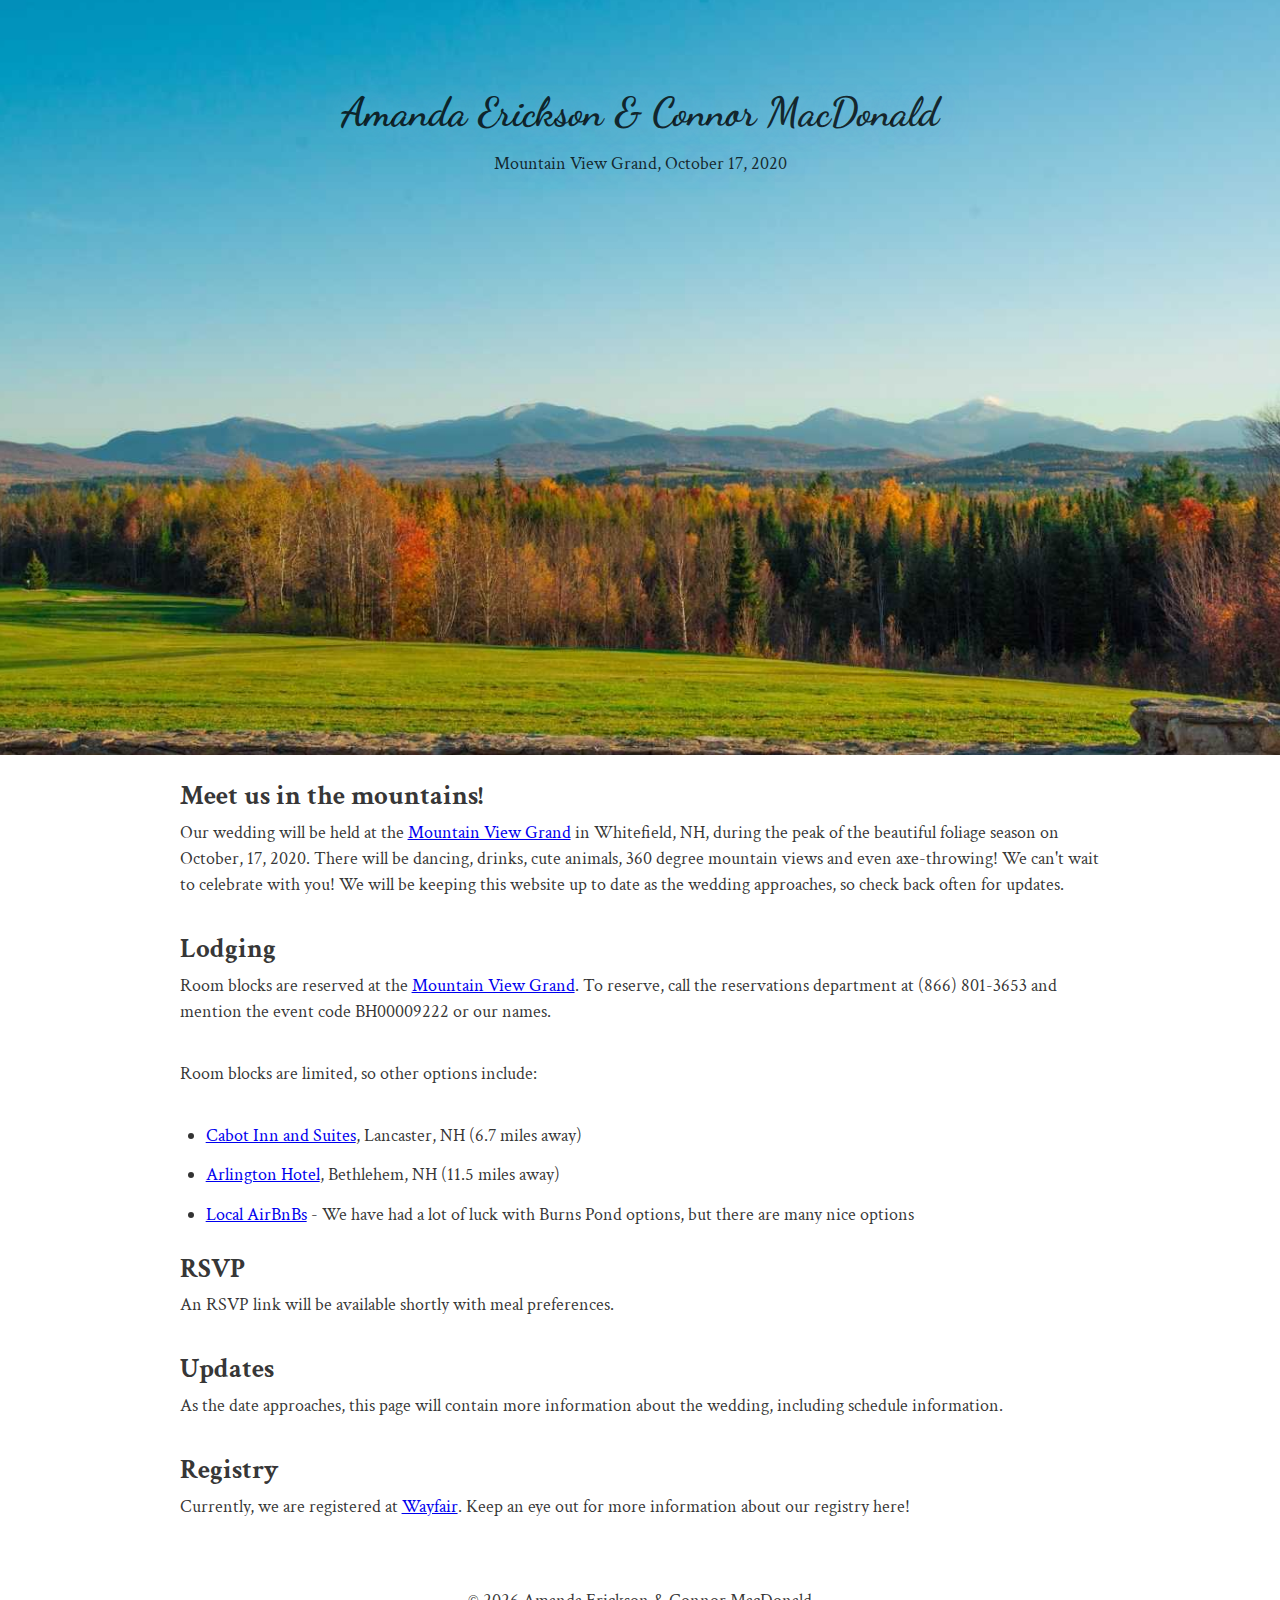
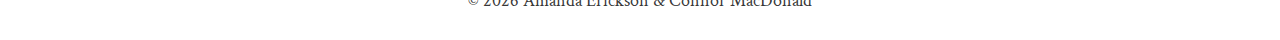
==== commit e9cffe68: "Updated lodging info again" ====
--- a/index.html
+++ b/index.html
@@ -1,8 +1,8 @@
-<!DOCTYPE html><html lang="en"><head><meta charSet="utf-8"/><meta http-equiv="x-ua-compatible" content="ie=edge"/><meta name="viewport" content="width=device-width, initial-scale=1, shrink-to-fit=no"/><style data-href="/styles.62a8afe266371566898d.css">@import url(https://fonts.googleapis.com/css?family=Crimson+Text|Dancing+Script&display=swap);html{font-family:sans-serif;-ms-text-size-adjust:100%;-webkit-text-size-adjust:100%}body{margin:0;-webkit-font-smoothing:antialiased;-moz-osx-font-smoothing:grayscale;font-family:Crimson Text,serif}article,aside,details,figcaption,figure,footer,header,main,menu,nav,section,summary{display:block}audio,canvas,progress,video{display:inline-block}audio:not([controls]){display:none;height:0}progress{vertical-align:baseline}[hidden],template{display:none}a{background-color:transparent;-webkit-text-decoration-skip:objects}a:active,a:hover{outline-width:0}abbr[title]{border-bottom:none;text-decoration:underline;-webkit-text-decoration:underline dotted;text-decoration:underline dotted}b,strong{font-weight:inherit;font-weight:bolder}footer{text-align:center;padding-top:32px}dfn{font-style:italic}h1{font-size:2em;margin:.67em 0}mark{background-color:#ff0;color:#000}small{font-size:80%}sub,sup{font-size:75%;line-height:0;position:relative;vertical-align:baseline}sub{bottom:-.25em}sup{top:-.5em}img{border-style:none}svg:not(:root){overflow:hidden}code,kbd,pre,samp{font-family:monospace,monospace;font-size:1em}figure{margin:1em 40px}hr{box-sizing:content-box;height:0;overflow:visible}button,input,optgroup,select,textarea{font:inherit;margin:0}optgroup{font-weight:700}button,input{overflow:visible}button,select{text-transform:none}[type=reset],[type=submit],button,html [type=button]{-webkit-appearance:button}[type=button]::-moz-focus-inner,[type=reset]::-moz-focus-inner,[type=submit]::-moz-focus-inner,button::-moz-focus-inner{border-style:none;padding:0}[type=button]:-moz-focusring,[type=reset]:-moz-focusring,[type=submit]:-moz-focusring,button:-moz-focusring{outline:1px dotted ButtonText}fieldset{border:1px solid silver;margin:0 2px;padding:.35em .625em .75em}legend{box-sizing:border-box;color:inherit;display:table;max-width:100%;padding:0;white-space:normal}textarea{overflow:auto}[type=checkbox],[type=radio]{box-sizing:border-box;padding:0}[type=number]::-webkit-inner-spin-button,[type=number]::-webkit-outer-spin-button{height:auto}[type=search]{-webkit-appearance:textfield;outline-offset:-2px}[type=search]::-webkit-search-cancel-button,[type=search]::-webkit-search-decoration{-webkit-appearance:none}::-webkit-input-placeholder{color:inherit;opacity:.54}::-webkit-file-upload-button{-webkit-appearance:button;font:inherit}html{font:112.5%/1.45em georgia,serif;box-sizing:border-box;overflow-y:scroll}*,:after,:before{box-sizing:inherit}body{color:rgba(0,0,0,.8)}header{overflow:hidden;text-align:center;position:relative;min-height:300px}header .gatsby-image-wrapper{position:absolute!important;top:-20px;left:-20px;bottom:-20px;right:-20px;z-index:-1}img{max-width:100%;padding:0;margin:0 0 1.45rem}h1{margin:0 0 1.45rem;font-family:Dancing Script,cursive;font-size:2.25rem}h1,h2{padding:0;color:inherit;font-weight:700;text-rendering:optimizeLegibility;line-height:1.1}h2{margin:0 0 .5rem;font-family:Crimson Text,serif;font-size:1.5rem}h3{font-family:Crimson Text,serif;font-size:1.38316rem}h3,h4{padding:0;margin:0 0 1.45rem;color:inherit;font-weight:700;text-rendering:optimizeLegibility;line-height:1.1}h4{font-family:-apple-system,BlinkMacSystemFont,Segoe UI,Roboto,Oxygen,Ubuntu,Cantarell,Fira Sans,Droid Sans,Helvetica Neue,sans-serif;font-size:1rem}h5{font-size:.85028rem}h5,h6{padding:0;margin:0 0 1.45rem;color:inherit;font-family:-apple-system,BlinkMacSystemFont,Segoe UI,Roboto,Oxygen,Ubuntu,Cantarell,Fira Sans,Droid Sans,Helvetica Neue,sans-serif;font-weight:700;text-rendering:optimizeLegibility;line-height:1.1}h6{font-size:.78405rem}hgroup{padding:0;margin:0 0 1.45rem}ol,ul{padding:0;margin:0 0 1.45rem 1.45rem;list-style-position:outside;list-style-image:none}dd,dl{margin:0 0 1.45rem}dd,dl,p{padding:0}p{margin:0 0 2rem}figure{padding:0}figure,pre{margin:0 0 1.45rem}pre{font-size:.85rem;line-height:1.42;background:rgba(0,0,0,.04);border-radius:3px;overflow:auto;word-wrap:normal;padding:1.45rem}table{font-size:1rem;line-height:1.45rem;border-collapse:collapse;width:100%}fieldset,table{padding:0;margin:0 0 1.45rem}blockquote{padding:0;margin:0 1.45rem 1.45rem}form,iframe,noscript{padding:0;margin:0 0 1.45rem}hr{padding:0;margin:0 0 calc(1.45rem - 1px);background:rgba(0,0,0,.2);border:none;height:1px}address{padding:0;margin:0 0 1.45rem}b,dt,strong,th{font-weight:700}li{margin-bottom:.725rem}ol li,ul li{padding-left:0}li>ol,li>ul{margin-left:1.45rem;margin-bottom:.725rem;margin-top:.725rem}blockquote :last-child,li :last-child,p :last-child{margin-bottom:0}li>p{margin-bottom:.725rem}code,kbd,samp{font-size:.85rem;line-height:1.45rem}abbr,abbr[title],acronym{border-bottom:1px dotted rgba(0,0,0,.5);cursor:help}abbr[title]{text-decoration:none}td,th,thead{text-align:left}td,th{border-bottom:1px solid rgba(0,0,0,.12);font-feature-settings:"tnum";-moz-font-feature-settings:"tnum";-ms-font-feature-settings:"tnum";-webkit-font-feature-settings:"tnum";padding:.725rem .96667rem calc(.725rem - 1px)}td:first-child,th:first-child{padding-left:0}td:last-child,th:last-child{padding-right:0}code,tt{background-color:rgba(0,0,0,.04);border-radius:3px;font-family:SFMono-Regular,Consolas,Roboto Mono,Droid Sans Mono,Liberation Mono,Menlo,Courier,monospace;padding:.2em 0}pre code{background:none;line-height:1.42}code:after,code:before,tt:after,tt:before{letter-spacing:-.2em;content:" "}pre code:after,pre code:before,pre tt:after,pre tt:before{content:""}@media only screen and (max-width:480px){html{font-size:100%}}.gatsby-image-wrapper{margin:auto}</style><meta name="generator" content="Gatsby 2.18.12"/><title data-react-helmet="true">Home | Amanda Erickson &amp; Connor MacDonald</title><meta data-react-helmet="true" name="description" content="Mountain View Grand, October 17, 2020"/><meta data-react-helmet="true" property="og:title" content="Home"/><meta data-react-helmet="true" property="og:description" content="Mountain View Grand, October 17, 2020"/><meta data-react-helmet="true" property="og:type" content="website"/><meta data-react-helmet="true" name="twitter:card" content="summary"/><meta data-react-helmet="true" name="twitter:creator" content="Connor MacDonald"/><meta data-react-helmet="true" name="twitter:title" content="Home"/><meta data-react-helmet="true" name="twitter:description" content="Mountain View Grand, October 17, 2020"/><link rel="icon" href="/icons/icon-48x48.png?v=edf3d310d67f8284a562bc3a58c3e761"/><link rel="manifest" href="/manifest.webmanifest"/><meta name="theme-color" content="#663399"/><link rel="apple-touch-icon" sizes="48x48" href="/icons/icon-48x48.png?v=edf3d310d67f8284a562bc3a58c3e761"/><link rel="apple-touch-icon" sizes="72x72" href="/icons/icon-72x72.png?v=edf3d310d67f8284a562bc3a58c3e761"/><link rel="apple-touch-icon" sizes="96x96" href="/icons/icon-96x96.png?v=edf3d310d67f8284a562bc3a58c3e761"/><link rel="apple-touch-icon" sizes="144x144" href="/icons/icon-144x144.png?v=edf3d310d67f8284a562bc3a58c3e761"/><link rel="apple-touch-icon" sizes="192x192" href="/icons/icon-192x192.png?v=edf3d310d67f8284a562bc3a58c3e761"/><link rel="apple-touch-icon" sizes="256x256" href="/icons/icon-256x256.png?v=edf3d310d67f8284a562bc3a58c3e761"/><link rel="apple-touch-icon" sizes="384x384" href="/icons/icon-384x384.png?v=edf3d310d67f8284a562bc3a58c3e761"/><link rel="apple-touch-icon" sizes="512x512" href="/icons/icon-512x512.png?v=edf3d310d67f8284a562bc3a58c3e761"/><link rel="preconnect dns-prefetch" href="https://www.google-analytics.com"/><link as="script" rel="preload" href="/webpack-runtime-a50109ad07ede8e16645.js"/><link as="script" rel="preload" href="/app-2b4fb9837f091d29bf52.js"/><link as="script" rel="preload" href="/styles-96ea1c23eb1c27c83239.js"/><link as="script" rel="preload" href="/commons-878b3153afa705272fca.js"/><link as="script" rel="preload" href="/component---src-pages-index-js-d7c54b7474f2cf403e07.js"/><link as="fetch" rel="preload" href="/page-data/index/page-data.json" crossorigin="anonymous"/></head><body><div id="___gatsby"><div style="outline:none" tabindex="-1" role="group" id="gatsby-focus-wrapper"><header style="height:0;padding-bottom:59%;margin-bottom:1.45rem"><div style="margin:0 auto;max-width:960px;padding:5rem 1.0875rem;text-shadow:#67b6d7 5px 0 30px"><h1 style="margin:0">Amanda Erickson &amp; Connor MacDonald</h1><p style="padding-top:16px">Mountain View Grand, October 17, 2020</p></div><div class=" gatsby-image-wrapper" style="position:relative;overflow:hidden"><div style="width:100%;padding-bottom:59.09722222222222%"></div><img src="[data-uri]" alt="" style="position:absolute;top:0;left:0;width:100%;height:100%;object-fit:cover;object-position:center;opacity:1;transition-delay:500ms"/><noscript><picture><source srcset="/static/104b71bb54cc889bc5ee15e4727ea2bb/ca45b/header-image.jpg 500w,
+<!DOCTYPE html><html lang="en"><head><meta charSet="utf-8"/><meta http-equiv="x-ua-compatible" content="ie=edge"/><meta name="viewport" content="width=device-width, initial-scale=1, shrink-to-fit=no"/><style data-href="/styles.62a8afe266371566898d.css">@import url(https://fonts.googleapis.com/css?family=Crimson+Text|Dancing+Script&display=swap);html{font-family:sans-serif;-ms-text-size-adjust:100%;-webkit-text-size-adjust:100%}body{margin:0;-webkit-font-smoothing:antialiased;-moz-osx-font-smoothing:grayscale;font-family:Crimson Text,serif}article,aside,details,figcaption,figure,footer,header,main,menu,nav,section,summary{display:block}audio,canvas,progress,video{display:inline-block}audio:not([controls]){display:none;height:0}progress{vertical-align:baseline}[hidden],template{display:none}a{background-color:transparent;-webkit-text-decoration-skip:objects}a:active,a:hover{outline-width:0}abbr[title]{border-bottom:none;text-decoration:underline;-webkit-text-decoration:underline dotted;text-decoration:underline dotted}b,strong{font-weight:inherit;font-weight:bolder}footer{text-align:center;padding-top:32px}dfn{font-style:italic}h1{font-size:2em;margin:.67em 0}mark{background-color:#ff0;color:#000}small{font-size:80%}sub,sup{font-size:75%;line-height:0;position:relative;vertical-align:baseline}sub{bottom:-.25em}sup{top:-.5em}img{border-style:none}svg:not(:root){overflow:hidden}code,kbd,pre,samp{font-family:monospace,monospace;font-size:1em}figure{margin:1em 40px}hr{box-sizing:content-box;height:0;overflow:visible}button,input,optgroup,select,textarea{font:inherit;margin:0}optgroup{font-weight:700}button,input{overflow:visible}button,select{text-transform:none}[type=reset],[type=submit],button,html [type=button]{-webkit-appearance:button}[type=button]::-moz-focus-inner,[type=reset]::-moz-focus-inner,[type=submit]::-moz-focus-inner,button::-moz-focus-inner{border-style:none;padding:0}[type=button]:-moz-focusring,[type=reset]:-moz-focusring,[type=submit]:-moz-focusring,button:-moz-focusring{outline:1px dotted ButtonText}fieldset{border:1px solid silver;margin:0 2px;padding:.35em .625em .75em}legend{box-sizing:border-box;color:inherit;display:table;max-width:100%;padding:0;white-space:normal}textarea{overflow:auto}[type=checkbox],[type=radio]{box-sizing:border-box;padding:0}[type=number]::-webkit-inner-spin-button,[type=number]::-webkit-outer-spin-button{height:auto}[type=search]{-webkit-appearance:textfield;outline-offset:-2px}[type=search]::-webkit-search-cancel-button,[type=search]::-webkit-search-decoration{-webkit-appearance:none}::-webkit-input-placeholder{color:inherit;opacity:.54}::-webkit-file-upload-button{-webkit-appearance:button;font:inherit}html{font:112.5%/1.45em georgia,serif;box-sizing:border-box;overflow-y:scroll}*,:after,:before{box-sizing:inherit}body{color:rgba(0,0,0,.8)}header{overflow:hidden;text-align:center;position:relative;min-height:300px}header .gatsby-image-wrapper{position:absolute!important;top:-20px;left:-20px;bottom:-20px;right:-20px;z-index:-1}img{max-width:100%;padding:0;margin:0 0 1.45rem}h1{margin:0 0 1.45rem;font-family:Dancing Script,cursive;font-size:2.25rem}h1,h2{padding:0;color:inherit;font-weight:700;text-rendering:optimizeLegibility;line-height:1.1}h2{margin:0 0 .5rem;font-family:Crimson Text,serif;font-size:1.5rem}h3{font-family:Crimson Text,serif;font-size:1.38316rem}h3,h4{padding:0;margin:0 0 1.45rem;color:inherit;font-weight:700;text-rendering:optimizeLegibility;line-height:1.1}h4{font-family:-apple-system,BlinkMacSystemFont,Segoe UI,Roboto,Oxygen,Ubuntu,Cantarell,Fira Sans,Droid Sans,Helvetica Neue,sans-serif;font-size:1rem}h5{font-size:.85028rem}h5,h6{padding:0;margin:0 0 1.45rem;color:inherit;font-family:-apple-system,BlinkMacSystemFont,Segoe UI,Roboto,Oxygen,Ubuntu,Cantarell,Fira Sans,Droid Sans,Helvetica Neue,sans-serif;font-weight:700;text-rendering:optimizeLegibility;line-height:1.1}h6{font-size:.78405rem}hgroup{padding:0;margin:0 0 1.45rem}ol,ul{padding:0;margin:0 0 1.45rem 1.45rem;list-style-position:outside;list-style-image:none}dd,dl{margin:0 0 1.45rem}dd,dl,p{padding:0}p{margin:0 0 2rem}figure{padding:0}figure,pre{margin:0 0 1.45rem}pre{font-size:.85rem;line-height:1.42;background:rgba(0,0,0,.04);border-radius:3px;overflow:auto;word-wrap:normal;padding:1.45rem}table{font-size:1rem;line-height:1.45rem;border-collapse:collapse;width:100%}fieldset,table{padding:0;margin:0 0 1.45rem}blockquote{padding:0;margin:0 1.45rem 1.45rem}form,iframe,noscript{padding:0;margin:0 0 1.45rem}hr{padding:0;margin:0 0 calc(1.45rem - 1px);background:rgba(0,0,0,.2);border:none;height:1px}address{padding:0;margin:0 0 1.45rem}b,dt,strong,th{font-weight:700}li{margin-bottom:.725rem}ol li,ul li{padding-left:0}li>ol,li>ul{margin-left:1.45rem;margin-bottom:.725rem;margin-top:.725rem}blockquote :last-child,li :last-child,p :last-child{margin-bottom:0}li>p{margin-bottom:.725rem}code,kbd,samp{font-size:.85rem;line-height:1.45rem}abbr,abbr[title],acronym{border-bottom:1px dotted rgba(0,0,0,.5);cursor:help}abbr[title]{text-decoration:none}td,th,thead{text-align:left}td,th{border-bottom:1px solid rgba(0,0,0,.12);font-feature-settings:"tnum";-moz-font-feature-settings:"tnum";-ms-font-feature-settings:"tnum";-webkit-font-feature-settings:"tnum";padding:.725rem .96667rem calc(.725rem - 1px)}td:first-child,th:first-child{padding-left:0}td:last-child,th:last-child{padding-right:0}code,tt{background-color:rgba(0,0,0,.04);border-radius:3px;font-family:SFMono-Regular,Consolas,Roboto Mono,Droid Sans Mono,Liberation Mono,Menlo,Courier,monospace;padding:.2em 0}pre code{background:none;line-height:1.42}code:after,code:before,tt:after,tt:before{letter-spacing:-.2em;content:" "}pre code:after,pre code:before,pre tt:after,pre tt:before{content:""}@media only screen and (max-width:480px){html{font-size:100%}}.gatsby-image-wrapper{margin:auto}</style><meta name="generator" content="Gatsby 2.18.12"/><title data-react-helmet="true">Home | Amanda Erickson &amp; Connor MacDonald</title><meta data-react-helmet="true" name="description" content="Mountain View Grand, October 17, 2020"/><meta data-react-helmet="true" property="og:title" content="Home"/><meta data-react-helmet="true" property="og:description" content="Mountain View Grand, October 17, 2020"/><meta data-react-helmet="true" property="og:type" content="website"/><meta data-react-helmet="true" name="twitter:card" content="summary"/><meta data-react-helmet="true" name="twitter:creator" content="Connor MacDonald"/><meta data-react-helmet="true" name="twitter:title" content="Home"/><meta data-react-helmet="true" name="twitter:description" content="Mountain View Grand, October 17, 2020"/><link rel="icon" href="/icons/icon-48x48.png?v=edf3d310d67f8284a562bc3a58c3e761"/><link rel="manifest" href="/manifest.webmanifest"/><meta name="theme-color" content="#663399"/><link rel="apple-touch-icon" sizes="48x48" href="/icons/icon-48x48.png?v=edf3d310d67f8284a562bc3a58c3e761"/><link rel="apple-touch-icon" sizes="72x72" href="/icons/icon-72x72.png?v=edf3d310d67f8284a562bc3a58c3e761"/><link rel="apple-touch-icon" sizes="96x96" href="/icons/icon-96x96.png?v=edf3d310d67f8284a562bc3a58c3e761"/><link rel="apple-touch-icon" sizes="144x144" href="/icons/icon-144x144.png?v=edf3d310d67f8284a562bc3a58c3e761"/><link rel="apple-touch-icon" sizes="192x192" href="/icons/icon-192x192.png?v=edf3d310d67f8284a562bc3a58c3e761"/><link rel="apple-touch-icon" sizes="256x256" href="/icons/icon-256x256.png?v=edf3d310d67f8284a562bc3a58c3e761"/><link rel="apple-touch-icon" sizes="384x384" href="/icons/icon-384x384.png?v=edf3d310d67f8284a562bc3a58c3e761"/><link rel="apple-touch-icon" sizes="512x512" href="/icons/icon-512x512.png?v=edf3d310d67f8284a562bc3a58c3e761"/><link rel="preconnect dns-prefetch" href="https://www.google-analytics.com"/><link as="script" rel="preload" href="/webpack-runtime-6552670030c75b7962cd.js"/><link as="script" rel="preload" href="/app-2b4fb9837f091d29bf52.js"/><link as="script" rel="preload" href="/styles-96ea1c23eb1c27c83239.js"/><link as="script" rel="preload" href="/commons-878b3153afa705272fca.js"/><link as="script" rel="preload" href="/component---src-pages-index-js-60c31ed2d7386bbbf31a.js"/><link as="fetch" rel="preload" href="/page-data/index/page-data.json" crossorigin="anonymous"/></head><body><div id="___gatsby"><div style="outline:none" tabindex="-1" role="group" id="gatsby-focus-wrapper"><header style="height:0;padding-bottom:59%;margin-bottom:1.45rem"><div style="margin:0 auto;max-width:960px;padding:5rem 1.0875rem;text-shadow:#67b6d7 5px 0 30px"><h1 style="margin:0">Amanda Erickson &amp; Connor MacDonald</h1><p style="padding-top:16px">Mountain View Grand, October 17, 2020</p></div><div class=" gatsby-image-wrapper" style="position:relative;overflow:hidden"><div style="width:100%;padding-bottom:59.09722222222222%"></div><img src="[data-uri]" alt="" style="position:absolute;top:0;left:0;width:100%;height:100%;object-fit:cover;object-position:center;opacity:1;transition-delay:500ms"/><noscript><picture><source srcset="/static/104b71bb54cc889bc5ee15e4727ea2bb/ca45b/header-image.jpg 500w,
 /static/104b71bb54cc889bc5ee15e4727ea2bb/a0205/header-image.jpg 1000w,
 /static/104b71bb54cc889bc5ee15e4727ea2bb/95976/header-image.jpg 1440w" sizes="(max-width: 1440px) 100vw, 1440px" /><img loading="lazy" sizes="(max-width: 1440px) 100vw, 1440px" srcset="/static/104b71bb54cc889bc5ee15e4727ea2bb/ca45b/header-image.jpg 500w,
 /static/104b71bb54cc889bc5ee15e4727ea2bb/a0205/header-image.jpg 1000w,
-/static/104b71bb54cc889bc5ee15e4727ea2bb/95976/header-image.jpg 1440w" src="/static/104b71bb54cc889bc5ee15e4727ea2bb/95976/header-image.jpg" alt="" style="position:absolute;top:0;left:0;opacity:1;width:100%;height:100%;object-fit:cover;object-position:center"/></picture></noscript></div></header><div style="margin:0 auto;max-width:960px;padding:0px 1.0875rem 1.45rem;padding-top:0"><main><h2>Meet us in the mountains!</h2><p>Our wedding will be held at the <a href="https://www.mountainviewgrand.com/" target="_blank">Mountain View Grand</a> in Whitefield, NH, during the peak of the beautiful foliage season on October, 17, 2020. There will be dancing, drinks, cute animals, 360 degree mountain views and even axe-throwing! We can&#x27;t wait to celebrate with you! We will be keeping this website up to date as the wedding approaches, so check back often for updates.</p><h2>Lodging</h2><p>Room blocks are reserved at the <a href="https://www.mountainviewgrand.com/" target="_blank">Mountain View Grand</a>. To reserve, call the reservations department at (866) 801-3653 and mention the event code BH00009222 or our names.</p><p>Room blocks are limited, so other options include:</p><ul><li><a href="https://arlingtonhotelnh.com/" target="_blank">Arlington Hotel</a>, Bethlehem, NH</li><li><a href="https://www.airbnb.com/s/Northfield--NH--United-States/homes?refinement_paths%5B%5D=%2Fhomes&amp;current_tab_id=home_tab&amp;selected_tab_id=home_tab&amp;source=mc_search_bar&amp;search_type=unknown&amp;screen_size=large&amp;hide_dates_and_guests_filters=false&amp;checkin=2020-10-16&amp;checkout=2020-10-18&amp;adults=2&amp;ne_lat=43.80474850853288&amp;ne_lng=-71.33910603027346&amp;sw_lat=43.14102506926267&amp;sw_lng=-71.81838459472658&amp;zoom=10&amp;search_by_map=true" target="_blank">Local AirBnBs</a> - We have had a lot of luck with Burns Pond options, but there are many nice options</li></ul><h2>RSVP</h2><p>An RSVP link will be available shortly with meal preferences.</p><h2>Updates</h2><p>As the date approaches, this page will contain more information about the wedding, including schedule information.</p><h2>Registry</h2><p>Currently, we are registered at <a href="https://www.wayfair.com/registry/wedding/connoramanda" target="_blank">Wayfair</a>. Keep an eye out for more information about our registry here!</p></main><footer>© <!-- -->2020<!-- --> Amanda Erickson &amp; Connor MacDonald</footer></div></div></div><script>
+/static/104b71bb54cc889bc5ee15e4727ea2bb/95976/header-image.jpg 1440w" src="/static/104b71bb54cc889bc5ee15e4727ea2bb/95976/header-image.jpg" alt="" style="position:absolute;top:0;left:0;opacity:1;width:100%;height:100%;object-fit:cover;object-position:center"/></picture></noscript></div></header><div style="margin:0 auto;max-width:960px;padding:0px 1.0875rem 1.45rem;padding-top:0"><main><h2>Meet us in the mountains!</h2><p>Our wedding will be held at the <a href="https://www.mountainviewgrand.com/" target="_blank">Mountain View Grand</a> in Whitefield, NH, during the peak of the beautiful foliage season on October, 17, 2020. There will be dancing, drinks, cute animals, 360 degree mountain views and even axe-throwing! We can&#x27;t wait to celebrate with you! We will be keeping this website up to date as the wedding approaches, so check back often for updates.</p><h2>Lodging</h2><p>Room blocks are reserved at the <a href="https://www.mountainviewgrand.com/" target="_blank">Mountain View Grand</a>. To reserve, call the reservations department at (866) 801-3653 and mention the event code BH00009222 or our names.</p><p>Room blocks are limited, so other options include:</p><ul><li><a href="https://www.cabotinnandsuites.com/" target="_blank">Cabot Inn and Suites</a>, Lancaster, NH (6.7 miles away)</li><li><a href="https://arlingtonhotelnh.com/" target="_blank">Arlington Hotel</a>, Bethlehem, NH (11.5 miles away)</li><li><a href="https://www.airbnb.com/s/Northfield--NH--United-States/homes?refinement_paths%5B%5D=%2Fhomes&amp;current_tab_id=home_tab&amp;selected_tab_id=home_tab&amp;source=mc_search_bar&amp;search_type=unknown&amp;screen_size=large&amp;hide_dates_and_guests_filters=false&amp;checkin=2020-10-16&amp;checkout=2020-10-18&amp;adults=2&amp;ne_lat=43.80474850853288&amp;ne_lng=-71.33910603027346&amp;sw_lat=43.14102506926267&amp;sw_lng=-71.81838459472658&amp;zoom=10&amp;search_by_map=true" target="_blank">Local AirBnBs</a> - We have had a lot of luck with Burns Pond options, but there are many nice options</li></ul><h2>RSVP</h2><p>An RSVP link will be available shortly with meal preferences.</p><h2>Updates</h2><p>As the date approaches, this page will contain more information about the wedding, including schedule information.</p><h2>Registry</h2><p>Currently, we are registered at <a href="https://www.wayfair.com/registry/wedding/connoramanda" target="_blank">Wayfair</a>. Keep an eye out for more information about our registry here!</p></main><footer>© <!-- -->2020<!-- --> Amanda Erickson &amp; Connor MacDonald</footer></div></div></div><script>
   
   
   if(true) {
@@ -18,4 +18,4 @@
       
       
       
-      }</script><script id="gatsby-script-loader">/*<![CDATA[*/window.pagePath="/";/*]]>*/</script><script id="gatsby-chunk-mapping">/*<![CDATA[*/window.___chunkMapping={"app":["/app-2b4fb9837f091d29bf52.js"],"component---src-pages-404-js":["/component---src-pages-404-js-937d1b115ca56d3e6694.js"],"component---src-pages-index-js":["/component---src-pages-index-js-d7c54b7474f2cf403e07.js"],"component---src-pages-page-2-js":["/component---src-pages-page-2-js-9091273db8b77923343d.js"]};/*]]>*/</script><script src="/component---src-pages-index-js-d7c54b7474f2cf403e07.js" async=""></script><script src="/commons-878b3153afa705272fca.js" async=""></script><script src="/styles-96ea1c23eb1c27c83239.js" async=""></script><script src="/app-2b4fb9837f091d29bf52.js" async=""></script><script src="/webpack-runtime-a50109ad07ede8e16645.js" async=""></script></body></html>+      }</script><script id="gatsby-script-loader">/*<![CDATA[*/window.pagePath="/";/*]]>*/</script><script id="gatsby-chunk-mapping">/*<![CDATA[*/window.___chunkMapping={"app":["/app-2b4fb9837f091d29bf52.js"],"component---src-pages-404-js":["/component---src-pages-404-js-937d1b115ca56d3e6694.js"],"component---src-pages-index-js":["/component---src-pages-index-js-60c31ed2d7386bbbf31a.js"],"component---src-pages-page-2-js":["/component---src-pages-page-2-js-9091273db8b77923343d.js"]};/*]]>*/</script><script src="/component---src-pages-index-js-60c31ed2d7386bbbf31a.js" async=""></script><script src="/commons-878b3153afa705272fca.js" async=""></script><script src="/styles-96ea1c23eb1c27c83239.js" async=""></script><script src="/app-2b4fb9837f091d29bf52.js" async=""></script><script src="/webpack-runtime-6552670030c75b7962cd.js" async=""></script></body></html>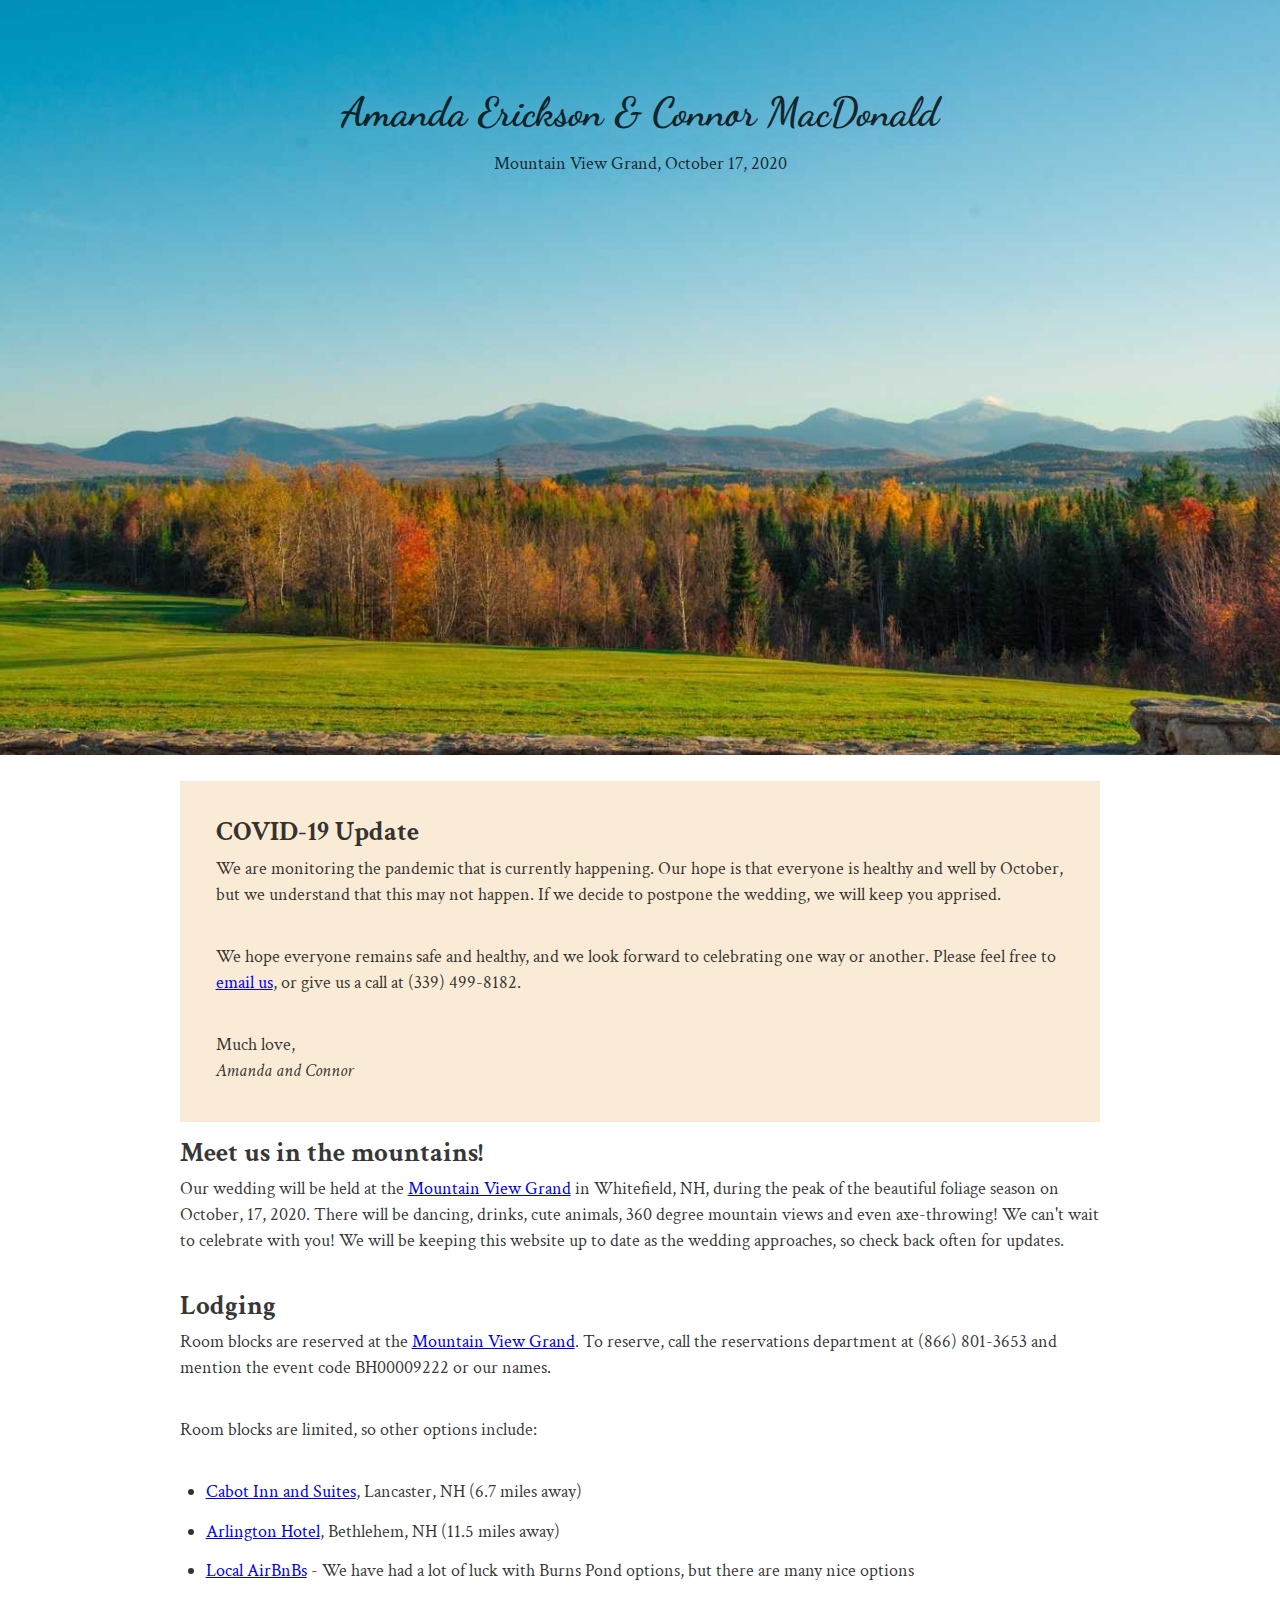
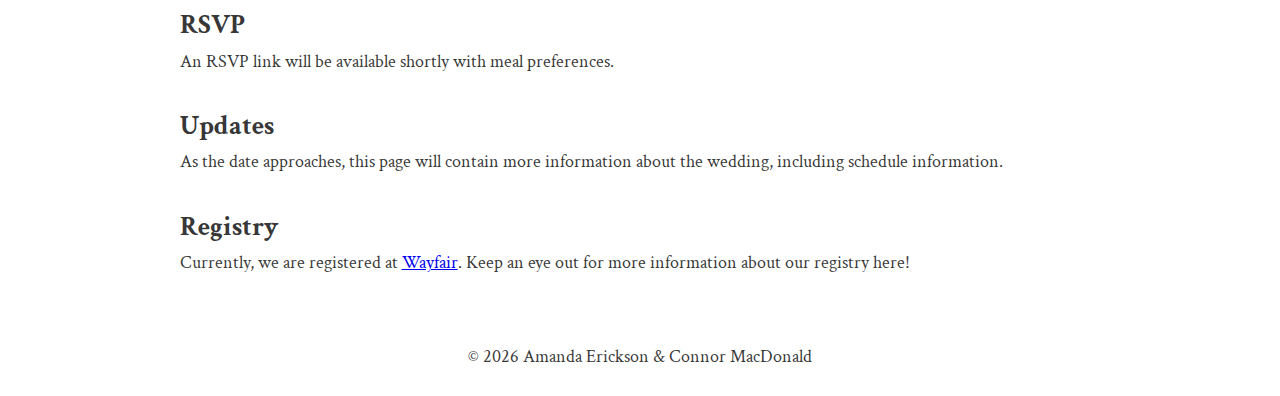
==== commit 3fcb9326: "COVID-19 update" ====
--- a/index.html
+++ b/index.html
@@ -1,8 +1,8 @@
-<!DOCTYPE html><html lang="en"><head><meta charSet="utf-8"/><meta http-equiv="x-ua-compatible" content="ie=edge"/><meta name="viewport" content="width=device-width, initial-scale=1, shrink-to-fit=no"/><style data-href="/styles.62a8afe266371566898d.css">@import url(https://fonts.googleapis.com/css?family=Crimson+Text|Dancing+Script&display=swap);html{font-family:sans-serif;-ms-text-size-adjust:100%;-webkit-text-size-adjust:100%}body{margin:0;-webkit-font-smoothing:antialiased;-moz-osx-font-smoothing:grayscale;font-family:Crimson Text,serif}article,aside,details,figcaption,figure,footer,header,main,menu,nav,section,summary{display:block}audio,canvas,progress,video{display:inline-block}audio:not([controls]){display:none;height:0}progress{vertical-align:baseline}[hidden],template{display:none}a{background-color:transparent;-webkit-text-decoration-skip:objects}a:active,a:hover{outline-width:0}abbr[title]{border-bottom:none;text-decoration:underline;-webkit-text-decoration:underline dotted;text-decoration:underline dotted}b,strong{font-weight:inherit;font-weight:bolder}footer{text-align:center;padding-top:32px}dfn{font-style:italic}h1{font-size:2em;margin:.67em 0}mark{background-color:#ff0;color:#000}small{font-size:80%}sub,sup{font-size:75%;line-height:0;position:relative;vertical-align:baseline}sub{bottom:-.25em}sup{top:-.5em}img{border-style:none}svg:not(:root){overflow:hidden}code,kbd,pre,samp{font-family:monospace,monospace;font-size:1em}figure{margin:1em 40px}hr{box-sizing:content-box;height:0;overflow:visible}button,input,optgroup,select,textarea{font:inherit;margin:0}optgroup{font-weight:700}button,input{overflow:visible}button,select{text-transform:none}[type=reset],[type=submit],button,html [type=button]{-webkit-appearance:button}[type=button]::-moz-focus-inner,[type=reset]::-moz-focus-inner,[type=submit]::-moz-focus-inner,button::-moz-focus-inner{border-style:none;padding:0}[type=button]:-moz-focusring,[type=reset]:-moz-focusring,[type=submit]:-moz-focusring,button:-moz-focusring{outline:1px dotted ButtonText}fieldset{border:1px solid silver;margin:0 2px;padding:.35em .625em .75em}legend{box-sizing:border-box;color:inherit;display:table;max-width:100%;padding:0;white-space:normal}textarea{overflow:auto}[type=checkbox],[type=radio]{box-sizing:border-box;padding:0}[type=number]::-webkit-inner-spin-button,[type=number]::-webkit-outer-spin-button{height:auto}[type=search]{-webkit-appearance:textfield;outline-offset:-2px}[type=search]::-webkit-search-cancel-button,[type=search]::-webkit-search-decoration{-webkit-appearance:none}::-webkit-input-placeholder{color:inherit;opacity:.54}::-webkit-file-upload-button{-webkit-appearance:button;font:inherit}html{font:112.5%/1.45em georgia,serif;box-sizing:border-box;overflow-y:scroll}*,:after,:before{box-sizing:inherit}body{color:rgba(0,0,0,.8)}header{overflow:hidden;text-align:center;position:relative;min-height:300px}header .gatsby-image-wrapper{position:absolute!important;top:-20px;left:-20px;bottom:-20px;right:-20px;z-index:-1}img{max-width:100%;padding:0;margin:0 0 1.45rem}h1{margin:0 0 1.45rem;font-family:Dancing Script,cursive;font-size:2.25rem}h1,h2{padding:0;color:inherit;font-weight:700;text-rendering:optimizeLegibility;line-height:1.1}h2{margin:0 0 .5rem;font-family:Crimson Text,serif;font-size:1.5rem}h3{font-family:Crimson Text,serif;font-size:1.38316rem}h3,h4{padding:0;margin:0 0 1.45rem;color:inherit;font-weight:700;text-rendering:optimizeLegibility;line-height:1.1}h4{font-family:-apple-system,BlinkMacSystemFont,Segoe UI,Roboto,Oxygen,Ubuntu,Cantarell,Fira Sans,Droid Sans,Helvetica Neue,sans-serif;font-size:1rem}h5{font-size:.85028rem}h5,h6{padding:0;margin:0 0 1.45rem;color:inherit;font-family:-apple-system,BlinkMacSystemFont,Segoe UI,Roboto,Oxygen,Ubuntu,Cantarell,Fira Sans,Droid Sans,Helvetica Neue,sans-serif;font-weight:700;text-rendering:optimizeLegibility;line-height:1.1}h6{font-size:.78405rem}hgroup{padding:0;margin:0 0 1.45rem}ol,ul{padding:0;margin:0 0 1.45rem 1.45rem;list-style-position:outside;list-style-image:none}dd,dl{margin:0 0 1.45rem}dd,dl,p{padding:0}p{margin:0 0 2rem}figure{padding:0}figure,pre{margin:0 0 1.45rem}pre{font-size:.85rem;line-height:1.42;background:rgba(0,0,0,.04);border-radius:3px;overflow:auto;word-wrap:normal;padding:1.45rem}table{font-size:1rem;line-height:1.45rem;border-collapse:collapse;width:100%}fieldset,table{padding:0;margin:0 0 1.45rem}blockquote{padding:0;margin:0 1.45rem 1.45rem}form,iframe,noscript{padding:0;margin:0 0 1.45rem}hr{padding:0;margin:0 0 calc(1.45rem - 1px);background:rgba(0,0,0,.2);border:none;height:1px}address{padding:0;margin:0 0 1.45rem}b,dt,strong,th{font-weight:700}li{margin-bottom:.725rem}ol li,ul li{padding-left:0}li>ol,li>ul{margin-left:1.45rem;margin-bottom:.725rem;margin-top:.725rem}blockquote :last-child,li :last-child,p :last-child{margin-bottom:0}li>p{margin-bottom:.725rem}code,kbd,samp{font-size:.85rem;line-height:1.45rem}abbr,abbr[title],acronym{border-bottom:1px dotted rgba(0,0,0,.5);cursor:help}abbr[title]{text-decoration:none}td,th,thead{text-align:left}td,th{border-bottom:1px solid rgba(0,0,0,.12);font-feature-settings:"tnum";-moz-font-feature-settings:"tnum";-ms-font-feature-settings:"tnum";-webkit-font-feature-settings:"tnum";padding:.725rem .96667rem calc(.725rem - 1px)}td:first-child,th:first-child{padding-left:0}td:last-child,th:last-child{padding-right:0}code,tt{background-color:rgba(0,0,0,.04);border-radius:3px;font-family:SFMono-Regular,Consolas,Roboto Mono,Droid Sans Mono,Liberation Mono,Menlo,Courier,monospace;padding:.2em 0}pre code{background:none;line-height:1.42}code:after,code:before,tt:after,tt:before{letter-spacing:-.2em;content:" "}pre code:after,pre code:before,pre tt:after,pre tt:before{content:""}@media only screen and (max-width:480px){html{font-size:100%}}.gatsby-image-wrapper{margin:auto}</style><meta name="generator" content="Gatsby 2.18.12"/><title data-react-helmet="true">Home | Amanda Erickson &amp; Connor MacDonald</title><meta data-react-helmet="true" name="description" content="Mountain View Grand, October 17, 2020"/><meta data-react-helmet="true" property="og:title" content="Home"/><meta data-react-helmet="true" property="og:description" content="Mountain View Grand, October 17, 2020"/><meta data-react-helmet="true" property="og:type" content="website"/><meta data-react-helmet="true" name="twitter:card" content="summary"/><meta data-react-helmet="true" name="twitter:creator" content="Connor MacDonald"/><meta data-react-helmet="true" name="twitter:title" content="Home"/><meta data-react-helmet="true" name="twitter:description" content="Mountain View Grand, October 17, 2020"/><link rel="icon" href="/icons/icon-48x48.png?v=edf3d310d67f8284a562bc3a58c3e761"/><link rel="manifest" href="/manifest.webmanifest"/><meta name="theme-color" content="#663399"/><link rel="apple-touch-icon" sizes="48x48" href="/icons/icon-48x48.png?v=edf3d310d67f8284a562bc3a58c3e761"/><link rel="apple-touch-icon" sizes="72x72" href="/icons/icon-72x72.png?v=edf3d310d67f8284a562bc3a58c3e761"/><link rel="apple-touch-icon" sizes="96x96" href="/icons/icon-96x96.png?v=edf3d310d67f8284a562bc3a58c3e761"/><link rel="apple-touch-icon" sizes="144x144" href="/icons/icon-144x144.png?v=edf3d310d67f8284a562bc3a58c3e761"/><link rel="apple-touch-icon" sizes="192x192" href="/icons/icon-192x192.png?v=edf3d310d67f8284a562bc3a58c3e761"/><link rel="apple-touch-icon" sizes="256x256" href="/icons/icon-256x256.png?v=edf3d310d67f8284a562bc3a58c3e761"/><link rel="apple-touch-icon" sizes="384x384" href="/icons/icon-384x384.png?v=edf3d310d67f8284a562bc3a58c3e761"/><link rel="apple-touch-icon" sizes="512x512" href="/icons/icon-512x512.png?v=edf3d310d67f8284a562bc3a58c3e761"/><link rel="preconnect dns-prefetch" href="https://www.google-analytics.com"/><link as="script" rel="preload" href="/webpack-runtime-6552670030c75b7962cd.js"/><link as="script" rel="preload" href="/app-2b4fb9837f091d29bf52.js"/><link as="script" rel="preload" href="/styles-96ea1c23eb1c27c83239.js"/><link as="script" rel="preload" href="/commons-878b3153afa705272fca.js"/><link as="script" rel="preload" href="/component---src-pages-index-js-60c31ed2d7386bbbf31a.js"/><link as="fetch" rel="preload" href="/page-data/index/page-data.json" crossorigin="anonymous"/></head><body><div id="___gatsby"><div style="outline:none" tabindex="-1" role="group" id="gatsby-focus-wrapper"><header style="height:0;padding-bottom:59%;margin-bottom:1.45rem"><div style="margin:0 auto;max-width:960px;padding:5rem 1.0875rem;text-shadow:#67b6d7 5px 0 30px"><h1 style="margin:0">Amanda Erickson &amp; Connor MacDonald</h1><p style="padding-top:16px">Mountain View Grand, October 17, 2020</p></div><div class=" gatsby-image-wrapper" style="position:relative;overflow:hidden"><div style="width:100%;padding-bottom:59.09722222222222%"></div><img src="[data-uri]" alt="" style="position:absolute;top:0;left:0;width:100%;height:100%;object-fit:cover;object-position:center;opacity:1;transition-delay:500ms"/><noscript><picture><source srcset="/static/104b71bb54cc889bc5ee15e4727ea2bb/ca45b/header-image.jpg 500w,
+<!DOCTYPE html><html lang="en"><head><meta charSet="utf-8"/><meta http-equiv="x-ua-compatible" content="ie=edge"/><meta name="viewport" content="width=device-width, initial-scale=1, shrink-to-fit=no"/><style data-href="/styles.ae71f491a183eeecc83d.css">@import url(https://fonts.googleapis.com/css?family=Crimson+Text|Dancing+Script&display=swap);html{font-family:sans-serif;-ms-text-size-adjust:100%;-webkit-text-size-adjust:100%}body{margin:0;-webkit-font-smoothing:antialiased;-moz-osx-font-smoothing:grayscale;font-family:Crimson Text,serif}article,aside,details,figcaption,figure,footer,header,main,menu,nav,section,summary{display:block}audio,canvas,progress,video{display:inline-block}audio:not([controls]){display:none;height:0}progress{vertical-align:baseline}[hidden],template{display:none}a{background-color:transparent;-webkit-text-decoration-skip:objects}a:active,a:hover{outline-width:0}abbr[title]{border-bottom:none;text-decoration:underline;-webkit-text-decoration:underline dotted;text-decoration:underline dotted}b,strong{font-weight:inherit;font-weight:bolder}footer{text-align:center;padding-top:32px}dfn{font-style:italic}h1{font-size:2em;margin:.67em 0}mark{background-color:#ff0;color:#000}small{font-size:80%}sub,sup{font-size:75%;line-height:0;position:relative;vertical-align:baseline}sub{bottom:-.25em}sup{top:-.5em}img{border-style:none}svg:not(:root){overflow:hidden}code,kbd,pre,samp{font-family:monospace,monospace;font-size:1em}figure{margin:1em 40px}hr{box-sizing:content-box;height:0;overflow:visible}button,input,optgroup,select,textarea{font:inherit;margin:0}optgroup{font-weight:700}button,input{overflow:visible}button,select{text-transform:none}[type=reset],[type=submit],button,html [type=button]{-webkit-appearance:button}[type=button]::-moz-focus-inner,[type=reset]::-moz-focus-inner,[type=submit]::-moz-focus-inner,button::-moz-focus-inner{border-style:none;padding:0}[type=button]:-moz-focusring,[type=reset]:-moz-focusring,[type=submit]:-moz-focusring,button:-moz-focusring{outline:1px dotted ButtonText}fieldset{border:1px solid silver;margin:0 2px;padding:.35em .625em .75em}legend{box-sizing:border-box;color:inherit;display:table;max-width:100%;padding:0;white-space:normal}textarea{overflow:auto}[type=checkbox],[type=radio]{box-sizing:border-box;padding:0}[type=number]::-webkit-inner-spin-button,[type=number]::-webkit-outer-spin-button{height:auto}[type=search]{-webkit-appearance:textfield;outline-offset:-2px}[type=search]::-webkit-search-cancel-button,[type=search]::-webkit-search-decoration{-webkit-appearance:none}::-webkit-input-placeholder{color:inherit;opacity:.54}::-webkit-file-upload-button{-webkit-appearance:button;font:inherit}html{font:112.5%/1.45em georgia,serif;box-sizing:border-box;overflow-y:scroll}*,:after,:before{box-sizing:inherit}body{color:rgba(0,0,0,.8)}header{overflow:hidden;text-align:center;position:relative;min-height:300px}header .gatsby-image-wrapper{position:absolute!important;top:-20px;left:-20px;bottom:-20px;right:-20px;z-index:-1}img{max-width:100%;padding:0;margin:0 0 1.45rem}h1{margin:0 0 1.45rem;font-family:Dancing Script,cursive;font-size:2.25rem}h1,h2{padding:0;color:inherit;font-weight:700;text-rendering:optimizeLegibility;line-height:1.1}h2{margin:0 0 .5rem;font-family:Crimson Text,serif;font-size:1.5rem}h3{font-family:Crimson Text,serif;font-size:1.38316rem}h3,h4{padding:0;margin:0 0 1.45rem;color:inherit;font-weight:700;text-rendering:optimizeLegibility;line-height:1.1}h4{font-family:-apple-system,BlinkMacSystemFont,Segoe UI,Roboto,Oxygen,Ubuntu,Cantarell,Fira Sans,Droid Sans,Helvetica Neue,sans-serif;font-size:1rem}h5{font-size:.85028rem}h5,h6{padding:0;margin:0 0 1.45rem;color:inherit;font-family:-apple-system,BlinkMacSystemFont,Segoe UI,Roboto,Oxygen,Ubuntu,Cantarell,Fira Sans,Droid Sans,Helvetica Neue,sans-serif;font-weight:700;text-rendering:optimizeLegibility;line-height:1.1}h6{font-size:.78405rem}hgroup{padding:0;margin:0 0 1.45rem}ol,ul{padding:0;margin:0 0 1.45rem 1.45rem;list-style-position:outside;list-style-image:none}dd,dl{margin:0 0 1.45rem}dd,dl,p{padding:0}p{margin:0 0 2rem}figure{padding:0}figure,pre{margin:0 0 1.45rem}pre{font-size:.85rem;line-height:1.42;background:rgba(0,0,0,.04);border-radius:3px;overflow:auto;word-wrap:normal;padding:1.45rem}table{font-size:1rem;line-height:1.45rem;border-collapse:collapse;width:100%}fieldset,table{padding:0;margin:0 0 1.45rem}blockquote{padding:0;margin:0 1.45rem 1.45rem}form,iframe,noscript{padding:0;margin:0 0 1.45rem}hr{padding:0;margin:0 0 calc(1.45rem - 1px);background:rgba(0,0,0,.2);border:none;height:1px}address{padding:0;margin:0 0 1.45rem}b,dt,strong,th{font-weight:700}li{margin-bottom:.725rem}ol li,ul li{padding-left:0}li>ol,li>ul{margin-left:1.45rem;margin-bottom:.725rem;margin-top:.725rem}blockquote :last-child,li :last-child,p :last-child{margin-bottom:0}li>p{margin-bottom:.725rem}code,kbd,samp{font-size:.85rem;line-height:1.45rem}abbr,abbr[title],acronym{border-bottom:1px dotted rgba(0,0,0,.5);cursor:help}abbr[title]{text-decoration:none}td,th,thead{text-align:left}td,th{border-bottom:1px solid rgba(0,0,0,.12);font-feature-settings:"tnum";-moz-font-feature-settings:"tnum";-ms-font-feature-settings:"tnum";-webkit-font-feature-settings:"tnum";padding:.725rem .96667rem calc(.725rem - 1px)}td:first-child,th:first-child{padding-left:0}td:last-child,th:last-child{padding-right:0}code,tt{background-color:rgba(0,0,0,.04);border-radius:3px;font-family:SFMono-Regular,Consolas,Roboto Mono,Droid Sans Mono,Liberation Mono,Menlo,Courier,monospace;padding:.2em 0}pre code{background:none;line-height:1.42}code:after,code:before,tt:after,tt:before{letter-spacing:-.2em;content:" "}pre code:after,pre code:before,pre tt:after,pre tt:before{content:""}@media only screen and (max-width:480px){html{font-size:100%}}.gatsby-image-wrapper{margin:auto}.update{padding:2rem 2rem 1px;margin-bottom:16px;background:#faebd7}</style><meta name="generator" content="Gatsby 2.18.12"/><title data-react-helmet="true">Home | Amanda Erickson &amp; Connor MacDonald</title><meta data-react-helmet="true" name="description" content="Mountain View Grand, October 17, 2020"/><meta data-react-helmet="true" property="og:title" content="Home"/><meta data-react-helmet="true" property="og:description" content="Mountain View Grand, October 17, 2020"/><meta data-react-helmet="true" property="og:type" content="website"/><meta data-react-helmet="true" name="twitter:card" content="summary"/><meta data-react-helmet="true" name="twitter:creator" content="Connor MacDonald"/><meta data-react-helmet="true" name="twitter:title" content="Home"/><meta data-react-helmet="true" name="twitter:description" content="Mountain View Grand, October 17, 2020"/><link rel="icon" href="/icons/icon-48x48.png?v=edf3d310d67f8284a562bc3a58c3e761"/><link rel="manifest" href="/manifest.webmanifest"/><meta name="theme-color" content="#663399"/><link rel="apple-touch-icon" sizes="48x48" href="/icons/icon-48x48.png?v=edf3d310d67f8284a562bc3a58c3e761"/><link rel="apple-touch-icon" sizes="72x72" href="/icons/icon-72x72.png?v=edf3d310d67f8284a562bc3a58c3e761"/><link rel="apple-touch-icon" sizes="96x96" href="/icons/icon-96x96.png?v=edf3d310d67f8284a562bc3a58c3e761"/><link rel="apple-touch-icon" sizes="144x144" href="/icons/icon-144x144.png?v=edf3d310d67f8284a562bc3a58c3e761"/><link rel="apple-touch-icon" sizes="192x192" href="/icons/icon-192x192.png?v=edf3d310d67f8284a562bc3a58c3e761"/><link rel="apple-touch-icon" sizes="256x256" href="/icons/icon-256x256.png?v=edf3d310d67f8284a562bc3a58c3e761"/><link rel="apple-touch-icon" sizes="384x384" href="/icons/icon-384x384.png?v=edf3d310d67f8284a562bc3a58c3e761"/><link rel="apple-touch-icon" sizes="512x512" href="/icons/icon-512x512.png?v=edf3d310d67f8284a562bc3a58c3e761"/><link rel="preconnect dns-prefetch" href="https://www.google-analytics.com"/><link as="script" rel="preload" href="/webpack-runtime-0b289b16219da080778e.js"/><link as="script" rel="preload" href="/app-2b4fb9837f091d29bf52.js"/><link as="script" rel="preload" href="/styles-96ea1c23eb1c27c83239.js"/><link as="script" rel="preload" href="/commons-878b3153afa705272fca.js"/><link as="script" rel="preload" href="/component---src-pages-index-js-62d27b9dbbe5c6510056.js"/><link as="fetch" rel="preload" href="/page-data/index/page-data.json" crossorigin="anonymous"/></head><body><div id="___gatsby"><div style="outline:none" tabindex="-1" role="group" id="gatsby-focus-wrapper"><header style="height:0;padding-bottom:59%;margin-bottom:1.45rem"><div style="margin:0 auto;max-width:960px;padding:5rem 1.0875rem;text-shadow:#67b6d7 5px 0 30px"><h1 style="margin:0">Amanda Erickson &amp; Connor MacDonald</h1><p style="padding-top:16px">Mountain View Grand, October 17, 2020</p></div><div class=" gatsby-image-wrapper" style="position:relative;overflow:hidden"><div style="width:100%;padding-bottom:59.09722222222222%"></div><img src="[data-uri]" alt="" style="position:absolute;top:0;left:0;width:100%;height:100%;object-fit:cover;object-position:center;opacity:1;transition-delay:500ms"/><noscript><picture><source srcset="/static/104b71bb54cc889bc5ee15e4727ea2bb/ca45b/header-image.jpg 500w,
 /static/104b71bb54cc889bc5ee15e4727ea2bb/a0205/header-image.jpg 1000w,
 /static/104b71bb54cc889bc5ee15e4727ea2bb/95976/header-image.jpg 1440w" sizes="(max-width: 1440px) 100vw, 1440px" /><img loading="lazy" sizes="(max-width: 1440px) 100vw, 1440px" srcset="/static/104b71bb54cc889bc5ee15e4727ea2bb/ca45b/header-image.jpg 500w,
 /static/104b71bb54cc889bc5ee15e4727ea2bb/a0205/header-image.jpg 1000w,
-/static/104b71bb54cc889bc5ee15e4727ea2bb/95976/header-image.jpg 1440w" src="/static/104b71bb54cc889bc5ee15e4727ea2bb/95976/header-image.jpg" alt="" style="position:absolute;top:0;left:0;opacity:1;width:100%;height:100%;object-fit:cover;object-position:center"/></picture></noscript></div></header><div style="margin:0 auto;max-width:960px;padding:0px 1.0875rem 1.45rem;padding-top:0"><main><h2>Meet us in the mountains!</h2><p>Our wedding will be held at the <a href="https://www.mountainviewgrand.com/" target="_blank">Mountain View Grand</a> in Whitefield, NH, during the peak of the beautiful foliage season on October, 17, 2020. There will be dancing, drinks, cute animals, 360 degree mountain views and even axe-throwing! We can&#x27;t wait to celebrate with you! We will be keeping this website up to date as the wedding approaches, so check back often for updates.</p><h2>Lodging</h2><p>Room blocks are reserved at the <a href="https://www.mountainviewgrand.com/" target="_blank">Mountain View Grand</a>. To reserve, call the reservations department at (866) 801-3653 and mention the event code BH00009222 or our names.</p><p>Room blocks are limited, so other options include:</p><ul><li><a href="https://www.cabotinnandsuites.com/" target="_blank">Cabot Inn and Suites</a>, Lancaster, NH (6.7 miles away)</li><li><a href="https://arlingtonhotelnh.com/" target="_blank">Arlington Hotel</a>, Bethlehem, NH (11.5 miles away)</li><li><a href="https://www.airbnb.com/s/Northfield--NH--United-States/homes?refinement_paths%5B%5D=%2Fhomes&amp;current_tab_id=home_tab&amp;selected_tab_id=home_tab&amp;source=mc_search_bar&amp;search_type=unknown&amp;screen_size=large&amp;hide_dates_and_guests_filters=false&amp;checkin=2020-10-16&amp;checkout=2020-10-18&amp;adults=2&amp;ne_lat=43.80474850853288&amp;ne_lng=-71.33910603027346&amp;sw_lat=43.14102506926267&amp;sw_lng=-71.81838459472658&amp;zoom=10&amp;search_by_map=true" target="_blank">Local AirBnBs</a> - We have had a lot of luck with Burns Pond options, but there are many nice options</li></ul><h2>RSVP</h2><p>An RSVP link will be available shortly with meal preferences.</p><h2>Updates</h2><p>As the date approaches, this page will contain more information about the wedding, including schedule information.</p><h2>Registry</h2><p>Currently, we are registered at <a href="https://www.wayfair.com/registry/wedding/connoramanda" target="_blank">Wayfair</a>. Keep an eye out for more information about our registry here!</p></main><footer>© <!-- -->2020<!-- --> Amanda Erickson &amp; Connor MacDonald</footer></div></div></div><script>
+/static/104b71bb54cc889bc5ee15e4727ea2bb/95976/header-image.jpg 1440w" src="/static/104b71bb54cc889bc5ee15e4727ea2bb/95976/header-image.jpg" alt="" style="position:absolute;top:0;left:0;opacity:1;width:100%;height:100%;object-fit:cover;object-position:center"/></picture></noscript></div></header><div style="margin:0 auto;max-width:960px;padding:0px 1.0875rem 1.45rem;padding-top:0"><main><div class="update"><h2>COVID-19 Update</h2><p>We are monitoring the pandemic that is currently happening. Our hope is that everyone is healthy and well by October, but we understand that this may not happen. If we decide to postpone the wedding, we will keep you apprised.</p><p>We hope everyone remains safe and healthy, and we look forward to celebrating one way or another. Please feel free to <a href="mailto:connor.macdonald@gmail.com">email us</a>, or give us a call at (339) 499-8182.</p><p>Much love,<br/><em>Amanda and Connor</em></p></div><h2>Meet us in the mountains!</h2><p>Our wedding will be held at the <a href="https://www.mountainviewgrand.com/" target="_blank">Mountain View Grand</a> in Whitefield, NH, during the peak of the beautiful foliage season on October, 17, 2020. There will be dancing, drinks, cute animals, 360 degree mountain views and even axe-throwing! We can&#x27;t wait to celebrate with you! We will be keeping this website up to date as the wedding approaches, so check back often for updates.</p><h2>Lodging</h2><p>Room blocks are reserved at the <a href="https://www.mountainviewgrand.com/" target="_blank">Mountain View Grand</a>. To reserve, call the reservations department at (866) 801-3653 and mention the event code BH00009222 or our names.</p><p>Room blocks are limited, so other options include:</p><ul><li><a href="https://www.cabotinnandsuites.com/" target="_blank">Cabot Inn and Suites</a>, Lancaster, NH (6.7 miles away)</li><li><a href="https://arlingtonhotelnh.com/" target="_blank">Arlington Hotel</a>, Bethlehem, NH (11.5 miles away)</li><li><a href="https://www.airbnb.com/s/Northfield--NH--United-States/homes?refinement_paths%5B%5D=%2Fhomes&amp;current_tab_id=home_tab&amp;selected_tab_id=home_tab&amp;source=mc_search_bar&amp;search_type=unknown&amp;screen_size=large&amp;hide_dates_and_guests_filters=false&amp;checkin=2020-10-16&amp;checkout=2020-10-18&amp;adults=2&amp;ne_lat=43.80474850853288&amp;ne_lng=-71.33910603027346&amp;sw_lat=43.14102506926267&amp;sw_lng=-71.81838459472658&amp;zoom=10&amp;search_by_map=true" target="_blank">Local AirBnBs</a> - We have had a lot of luck with Burns Pond options, but there are many nice options</li></ul><h2>RSVP</h2><p>An RSVP link will be available shortly with meal preferences.</p><h2>Updates</h2><p>As the date approaches, this page will contain more information about the wedding, including schedule information.</p><h2>Registry</h2><p>Currently, we are registered at <a href="https://www.wayfair.com/registry/wedding/connoramanda" target="_blank">Wayfair</a>. Keep an eye out for more information about our registry here!</p></main><footer>© <!-- -->2020<!-- --> Amanda Erickson &amp; Connor MacDonald</footer></div></div></div><script>
   
   
   if(true) {
@@ -18,4 +18,4 @@
       
       
       
-      }</script><script id="gatsby-script-loader">/*<![CDATA[*/window.pagePath="/";/*]]>*/</script><script id="gatsby-chunk-mapping">/*<![CDATA[*/window.___chunkMapping={"app":["/app-2b4fb9837f091d29bf52.js"],"component---src-pages-404-js":["/component---src-pages-404-js-937d1b115ca56d3e6694.js"],"component---src-pages-index-js":["/component---src-pages-index-js-60c31ed2d7386bbbf31a.js"],"component---src-pages-page-2-js":["/component---src-pages-page-2-js-9091273db8b77923343d.js"]};/*]]>*/</script><script src="/component---src-pages-index-js-60c31ed2d7386bbbf31a.js" async=""></script><script src="/commons-878b3153afa705272fca.js" async=""></script><script src="/styles-96ea1c23eb1c27c83239.js" async=""></script><script src="/app-2b4fb9837f091d29bf52.js" async=""></script><script src="/webpack-runtime-6552670030c75b7962cd.js" async=""></script></body></html>+      }</script><script id="gatsby-script-loader">/*<![CDATA[*/window.pagePath="/";/*]]>*/</script><script id="gatsby-chunk-mapping">/*<![CDATA[*/window.___chunkMapping={"app":["/app-2b4fb9837f091d29bf52.js"],"component---src-pages-404-js":["/component---src-pages-404-js-937d1b115ca56d3e6694.js"],"component---src-pages-index-js":["/component---src-pages-index-js-62d27b9dbbe5c6510056.js"],"component---src-pages-page-2-js":["/component---src-pages-page-2-js-9091273db8b77923343d.js"]};/*]]>*/</script><script src="/component---src-pages-index-js-62d27b9dbbe5c6510056.js" async=""></script><script src="/commons-878b3153afa705272fca.js" async=""></script><script src="/styles-96ea1c23eb1c27c83239.js" async=""></script><script src="/app-2b4fb9837f091d29bf52.js" async=""></script><script src="/webpack-runtime-0b289b16219da080778e.js" async=""></script></body></html>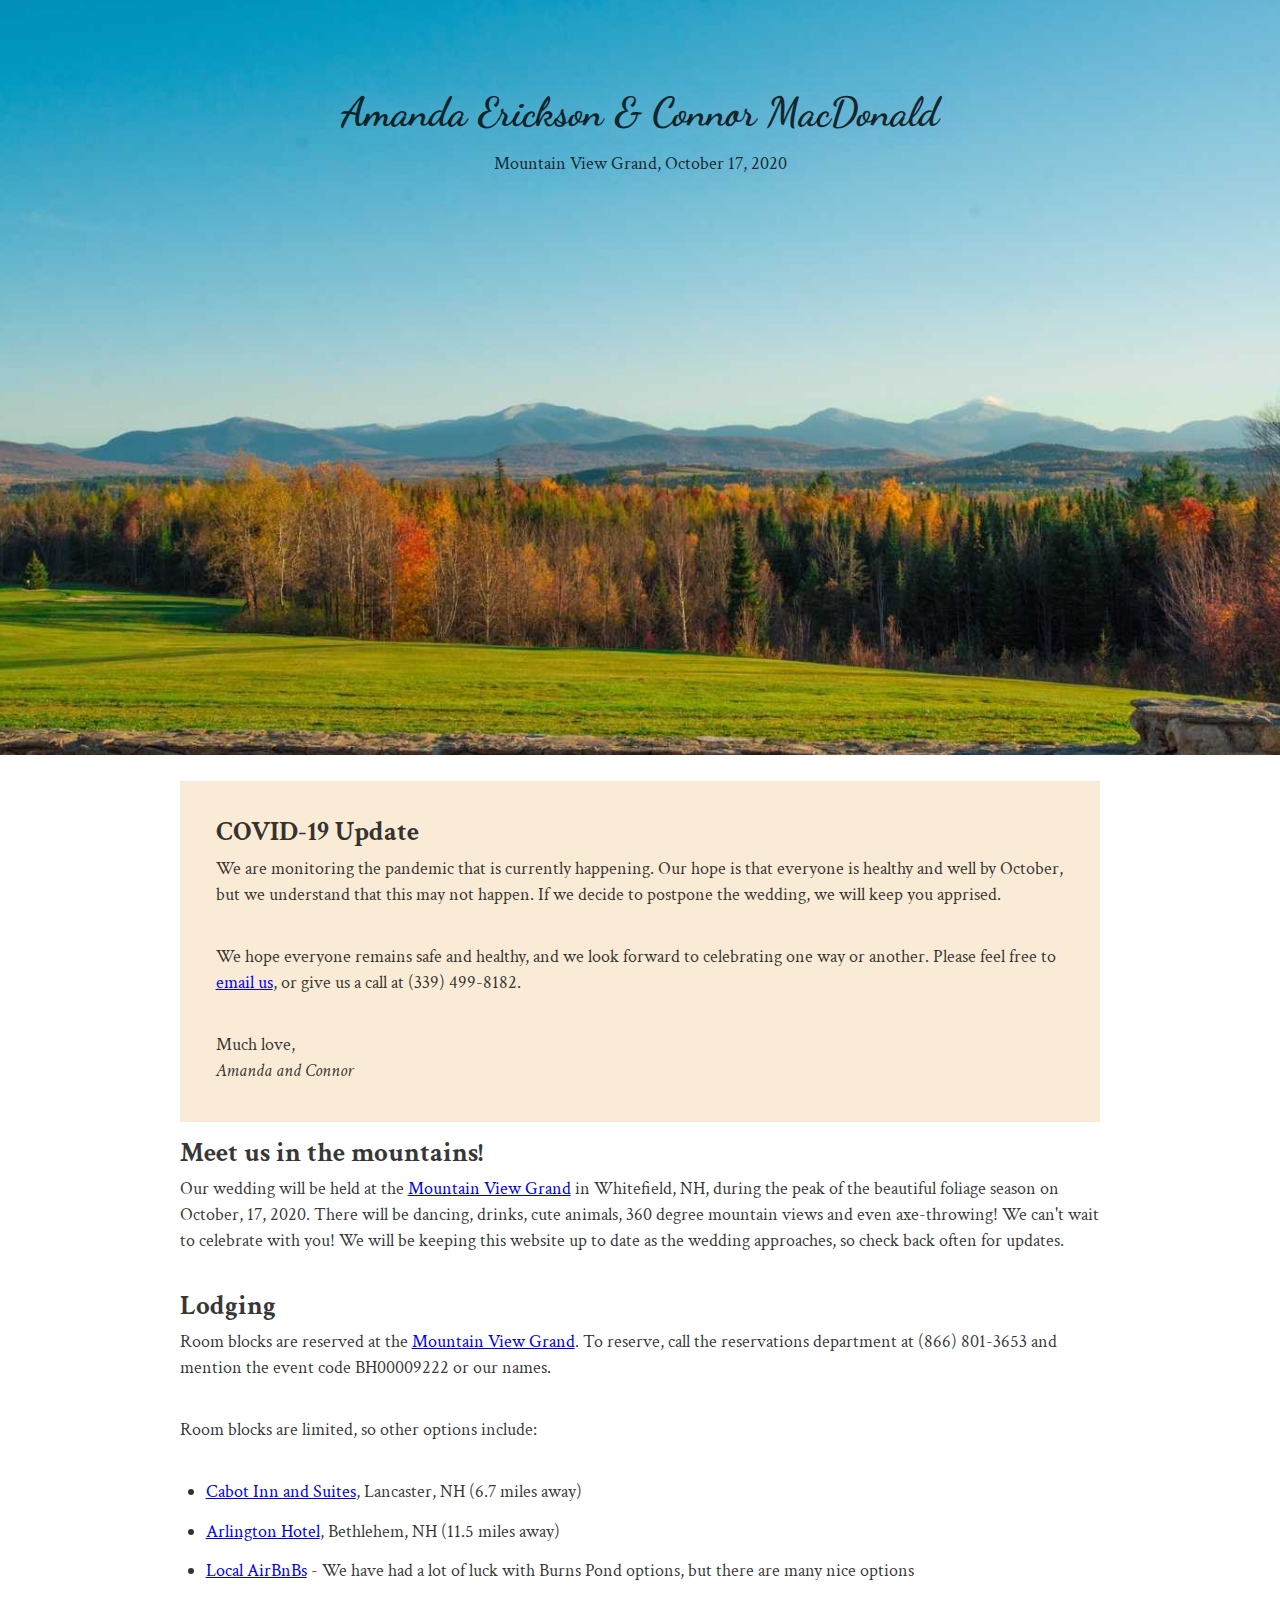
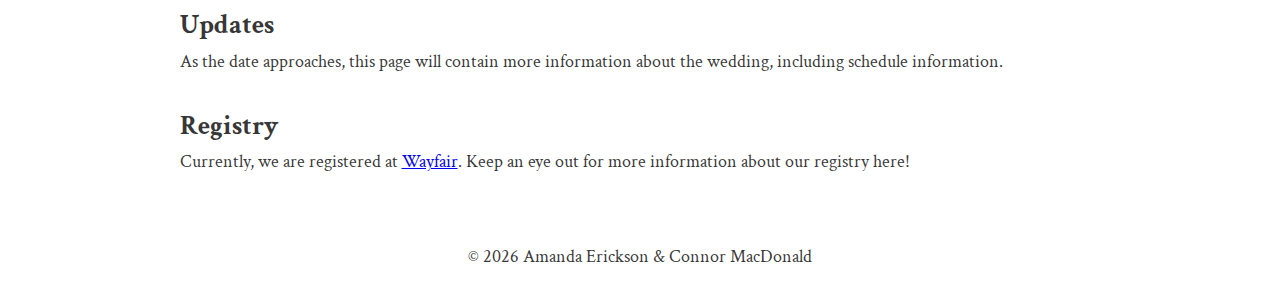
==== commit 7e48b831: "Removing comment about RSVP" ====
--- a/index.html
+++ b/index.html
@@ -1,8 +1,8 @@
-<!DOCTYPE html><html lang="en"><head><meta charSet="utf-8"/><meta http-equiv="x-ua-compatible" content="ie=edge"/><meta name="viewport" content="width=device-width, initial-scale=1, shrink-to-fit=no"/><style data-href="/styles.ae71f491a183eeecc83d.css">@import url(https://fonts.googleapis.com/css?family=Crimson+Text|Dancing+Script&display=swap);html{font-family:sans-serif;-ms-text-size-adjust:100%;-webkit-text-size-adjust:100%}body{margin:0;-webkit-font-smoothing:antialiased;-moz-osx-font-smoothing:grayscale;font-family:Crimson Text,serif}article,aside,details,figcaption,figure,footer,header,main,menu,nav,section,summary{display:block}audio,canvas,progress,video{display:inline-block}audio:not([controls]){display:none;height:0}progress{vertical-align:baseline}[hidden],template{display:none}a{background-color:transparent;-webkit-text-decoration-skip:objects}a:active,a:hover{outline-width:0}abbr[title]{border-bottom:none;text-decoration:underline;-webkit-text-decoration:underline dotted;text-decoration:underline dotted}b,strong{font-weight:inherit;font-weight:bolder}footer{text-align:center;padding-top:32px}dfn{font-style:italic}h1{font-size:2em;margin:.67em 0}mark{background-color:#ff0;color:#000}small{font-size:80%}sub,sup{font-size:75%;line-height:0;position:relative;vertical-align:baseline}sub{bottom:-.25em}sup{top:-.5em}img{border-style:none}svg:not(:root){overflow:hidden}code,kbd,pre,samp{font-family:monospace,monospace;font-size:1em}figure{margin:1em 40px}hr{box-sizing:content-box;height:0;overflow:visible}button,input,optgroup,select,textarea{font:inherit;margin:0}optgroup{font-weight:700}button,input{overflow:visible}button,select{text-transform:none}[type=reset],[type=submit],button,html [type=button]{-webkit-appearance:button}[type=button]::-moz-focus-inner,[type=reset]::-moz-focus-inner,[type=submit]::-moz-focus-inner,button::-moz-focus-inner{border-style:none;padding:0}[type=button]:-moz-focusring,[type=reset]:-moz-focusring,[type=submit]:-moz-focusring,button:-moz-focusring{outline:1px dotted ButtonText}fieldset{border:1px solid silver;margin:0 2px;padding:.35em .625em .75em}legend{box-sizing:border-box;color:inherit;display:table;max-width:100%;padding:0;white-space:normal}textarea{overflow:auto}[type=checkbox],[type=radio]{box-sizing:border-box;padding:0}[type=number]::-webkit-inner-spin-button,[type=number]::-webkit-outer-spin-button{height:auto}[type=search]{-webkit-appearance:textfield;outline-offset:-2px}[type=search]::-webkit-search-cancel-button,[type=search]::-webkit-search-decoration{-webkit-appearance:none}::-webkit-input-placeholder{color:inherit;opacity:.54}::-webkit-file-upload-button{-webkit-appearance:button;font:inherit}html{font:112.5%/1.45em georgia,serif;box-sizing:border-box;overflow-y:scroll}*,:after,:before{box-sizing:inherit}body{color:rgba(0,0,0,.8)}header{overflow:hidden;text-align:center;position:relative;min-height:300px}header .gatsby-image-wrapper{position:absolute!important;top:-20px;left:-20px;bottom:-20px;right:-20px;z-index:-1}img{max-width:100%;padding:0;margin:0 0 1.45rem}h1{margin:0 0 1.45rem;font-family:Dancing Script,cursive;font-size:2.25rem}h1,h2{padding:0;color:inherit;font-weight:700;text-rendering:optimizeLegibility;line-height:1.1}h2{margin:0 0 .5rem;font-family:Crimson Text,serif;font-size:1.5rem}h3{font-family:Crimson Text,serif;font-size:1.38316rem}h3,h4{padding:0;margin:0 0 1.45rem;color:inherit;font-weight:700;text-rendering:optimizeLegibility;line-height:1.1}h4{font-family:-apple-system,BlinkMacSystemFont,Segoe UI,Roboto,Oxygen,Ubuntu,Cantarell,Fira Sans,Droid Sans,Helvetica Neue,sans-serif;font-size:1rem}h5{font-size:.85028rem}h5,h6{padding:0;margin:0 0 1.45rem;color:inherit;font-family:-apple-system,BlinkMacSystemFont,Segoe UI,Roboto,Oxygen,Ubuntu,Cantarell,Fira Sans,Droid Sans,Helvetica Neue,sans-serif;font-weight:700;text-rendering:optimizeLegibility;line-height:1.1}h6{font-size:.78405rem}hgroup{padding:0;margin:0 0 1.45rem}ol,ul{padding:0;margin:0 0 1.45rem 1.45rem;list-style-position:outside;list-style-image:none}dd,dl{margin:0 0 1.45rem}dd,dl,p{padding:0}p{margin:0 0 2rem}figure{padding:0}figure,pre{margin:0 0 1.45rem}pre{font-size:.85rem;line-height:1.42;background:rgba(0,0,0,.04);border-radius:3px;overflow:auto;word-wrap:normal;padding:1.45rem}table{font-size:1rem;line-height:1.45rem;border-collapse:collapse;width:100%}fieldset,table{padding:0;margin:0 0 1.45rem}blockquote{padding:0;margin:0 1.45rem 1.45rem}form,iframe,noscript{padding:0;margin:0 0 1.45rem}hr{padding:0;margin:0 0 calc(1.45rem - 1px);background:rgba(0,0,0,.2);border:none;height:1px}address{padding:0;margin:0 0 1.45rem}b,dt,strong,th{font-weight:700}li{margin-bottom:.725rem}ol li,ul li{padding-left:0}li>ol,li>ul{margin-left:1.45rem;margin-bottom:.725rem;margin-top:.725rem}blockquote :last-child,li :last-child,p :last-child{margin-bottom:0}li>p{margin-bottom:.725rem}code,kbd,samp{font-size:.85rem;line-height:1.45rem}abbr,abbr[title],acronym{border-bottom:1px dotted rgba(0,0,0,.5);cursor:help}abbr[title]{text-decoration:none}td,th,thead{text-align:left}td,th{border-bottom:1px solid rgba(0,0,0,.12);font-feature-settings:"tnum";-moz-font-feature-settings:"tnum";-ms-font-feature-settings:"tnum";-webkit-font-feature-settings:"tnum";padding:.725rem .96667rem calc(.725rem - 1px)}td:first-child,th:first-child{padding-left:0}td:last-child,th:last-child{padding-right:0}code,tt{background-color:rgba(0,0,0,.04);border-radius:3px;font-family:SFMono-Regular,Consolas,Roboto Mono,Droid Sans Mono,Liberation Mono,Menlo,Courier,monospace;padding:.2em 0}pre code{background:none;line-height:1.42}code:after,code:before,tt:after,tt:before{letter-spacing:-.2em;content:" "}pre code:after,pre code:before,pre tt:after,pre tt:before{content:""}@media only screen and (max-width:480px){html{font-size:100%}}.gatsby-image-wrapper{margin:auto}.update{padding:2rem 2rem 1px;margin-bottom:16px;background:#faebd7}</style><meta name="generator" content="Gatsby 2.18.12"/><title data-react-helmet="true">Home | Amanda Erickson &amp; Connor MacDonald</title><meta data-react-helmet="true" name="description" content="Mountain View Grand, October 17, 2020"/><meta data-react-helmet="true" property="og:title" content="Home"/><meta data-react-helmet="true" property="og:description" content="Mountain View Grand, October 17, 2020"/><meta data-react-helmet="true" property="og:type" content="website"/><meta data-react-helmet="true" name="twitter:card" content="summary"/><meta data-react-helmet="true" name="twitter:creator" content="Connor MacDonald"/><meta data-react-helmet="true" name="twitter:title" content="Home"/><meta data-react-helmet="true" name="twitter:description" content="Mountain View Grand, October 17, 2020"/><link rel="icon" href="/icons/icon-48x48.png?v=edf3d310d67f8284a562bc3a58c3e761"/><link rel="manifest" href="/manifest.webmanifest"/><meta name="theme-color" content="#663399"/><link rel="apple-touch-icon" sizes="48x48" href="/icons/icon-48x48.png?v=edf3d310d67f8284a562bc3a58c3e761"/><link rel="apple-touch-icon" sizes="72x72" href="/icons/icon-72x72.png?v=edf3d310d67f8284a562bc3a58c3e761"/><link rel="apple-touch-icon" sizes="96x96" href="/icons/icon-96x96.png?v=edf3d310d67f8284a562bc3a58c3e761"/><link rel="apple-touch-icon" sizes="144x144" href="/icons/icon-144x144.png?v=edf3d310d67f8284a562bc3a58c3e761"/><link rel="apple-touch-icon" sizes="192x192" href="/icons/icon-192x192.png?v=edf3d310d67f8284a562bc3a58c3e761"/><link rel="apple-touch-icon" sizes="256x256" href="/icons/icon-256x256.png?v=edf3d310d67f8284a562bc3a58c3e761"/><link rel="apple-touch-icon" sizes="384x384" href="/icons/icon-384x384.png?v=edf3d310d67f8284a562bc3a58c3e761"/><link rel="apple-touch-icon" sizes="512x512" href="/icons/icon-512x512.png?v=edf3d310d67f8284a562bc3a58c3e761"/><link rel="preconnect dns-prefetch" href="https://www.google-analytics.com"/><link as="script" rel="preload" href="/webpack-runtime-0b289b16219da080778e.js"/><link as="script" rel="preload" href="/app-2b4fb9837f091d29bf52.js"/><link as="script" rel="preload" href="/styles-96ea1c23eb1c27c83239.js"/><link as="script" rel="preload" href="/commons-878b3153afa705272fca.js"/><link as="script" rel="preload" href="/component---src-pages-index-js-62d27b9dbbe5c6510056.js"/><link as="fetch" rel="preload" href="/page-data/index/page-data.json" crossorigin="anonymous"/></head><body><div id="___gatsby"><div style="outline:none" tabindex="-1" role="group" id="gatsby-focus-wrapper"><header style="height:0;padding-bottom:59%;margin-bottom:1.45rem"><div style="margin:0 auto;max-width:960px;padding:5rem 1.0875rem;text-shadow:#67b6d7 5px 0 30px"><h1 style="margin:0">Amanda Erickson &amp; Connor MacDonald</h1><p style="padding-top:16px">Mountain View Grand, October 17, 2020</p></div><div class=" gatsby-image-wrapper" style="position:relative;overflow:hidden"><div style="width:100%;padding-bottom:59.09722222222222%"></div><img src="[data-uri]" alt="" style="position:absolute;top:0;left:0;width:100%;height:100%;object-fit:cover;object-position:center;opacity:1;transition-delay:500ms"/><noscript><picture><source srcset="/static/104b71bb54cc889bc5ee15e4727ea2bb/ca45b/header-image.jpg 500w,
+<!DOCTYPE html><html lang="en"><head><meta charSet="utf-8"/><meta http-equiv="x-ua-compatible" content="ie=edge"/><meta name="viewport" content="width=device-width, initial-scale=1, shrink-to-fit=no"/><style data-href="/styles.ae71f491a183eeecc83d.css">@import url(https://fonts.googleapis.com/css?family=Crimson+Text|Dancing+Script&display=swap);html{font-family:sans-serif;-ms-text-size-adjust:100%;-webkit-text-size-adjust:100%}body{margin:0;-webkit-font-smoothing:antialiased;-moz-osx-font-smoothing:grayscale;font-family:Crimson Text,serif}article,aside,details,figcaption,figure,footer,header,main,menu,nav,section,summary{display:block}audio,canvas,progress,video{display:inline-block}audio:not([controls]){display:none;height:0}progress{vertical-align:baseline}[hidden],template{display:none}a{background-color:transparent;-webkit-text-decoration-skip:objects}a:active,a:hover{outline-width:0}abbr[title]{border-bottom:none;text-decoration:underline;-webkit-text-decoration:underline dotted;text-decoration:underline dotted}b,strong{font-weight:inherit;font-weight:bolder}footer{text-align:center;padding-top:32px}dfn{font-style:italic}h1{font-size:2em;margin:.67em 0}mark{background-color:#ff0;color:#000}small{font-size:80%}sub,sup{font-size:75%;line-height:0;position:relative;vertical-align:baseline}sub{bottom:-.25em}sup{top:-.5em}img{border-style:none}svg:not(:root){overflow:hidden}code,kbd,pre,samp{font-family:monospace,monospace;font-size:1em}figure{margin:1em 40px}hr{box-sizing:content-box;height:0;overflow:visible}button,input,optgroup,select,textarea{font:inherit;margin:0}optgroup{font-weight:700}button,input{overflow:visible}button,select{text-transform:none}[type=reset],[type=submit],button,html [type=button]{-webkit-appearance:button}[type=button]::-moz-focus-inner,[type=reset]::-moz-focus-inner,[type=submit]::-moz-focus-inner,button::-moz-focus-inner{border-style:none;padding:0}[type=button]:-moz-focusring,[type=reset]:-moz-focusring,[type=submit]:-moz-focusring,button:-moz-focusring{outline:1px dotted ButtonText}fieldset{border:1px solid silver;margin:0 2px;padding:.35em .625em .75em}legend{box-sizing:border-box;color:inherit;display:table;max-width:100%;padding:0;white-space:normal}textarea{overflow:auto}[type=checkbox],[type=radio]{box-sizing:border-box;padding:0}[type=number]::-webkit-inner-spin-button,[type=number]::-webkit-outer-spin-button{height:auto}[type=search]{-webkit-appearance:textfield;outline-offset:-2px}[type=search]::-webkit-search-cancel-button,[type=search]::-webkit-search-decoration{-webkit-appearance:none}::-webkit-input-placeholder{color:inherit;opacity:.54}::-webkit-file-upload-button{-webkit-appearance:button;font:inherit}html{font:112.5%/1.45em georgia,serif;box-sizing:border-box;overflow-y:scroll}*,:after,:before{box-sizing:inherit}body{color:rgba(0,0,0,.8)}header{overflow:hidden;text-align:center;position:relative;min-height:300px}header .gatsby-image-wrapper{position:absolute!important;top:-20px;left:-20px;bottom:-20px;right:-20px;z-index:-1}img{max-width:100%;padding:0;margin:0 0 1.45rem}h1{margin:0 0 1.45rem;font-family:Dancing Script,cursive;font-size:2.25rem}h1,h2{padding:0;color:inherit;font-weight:700;text-rendering:optimizeLegibility;line-height:1.1}h2{margin:0 0 .5rem;font-family:Crimson Text,serif;font-size:1.5rem}h3{font-family:Crimson Text,serif;font-size:1.38316rem}h3,h4{padding:0;margin:0 0 1.45rem;color:inherit;font-weight:700;text-rendering:optimizeLegibility;line-height:1.1}h4{font-family:-apple-system,BlinkMacSystemFont,Segoe UI,Roboto,Oxygen,Ubuntu,Cantarell,Fira Sans,Droid Sans,Helvetica Neue,sans-serif;font-size:1rem}h5{font-size:.85028rem}h5,h6{padding:0;margin:0 0 1.45rem;color:inherit;font-family:-apple-system,BlinkMacSystemFont,Segoe UI,Roboto,Oxygen,Ubuntu,Cantarell,Fira Sans,Droid Sans,Helvetica Neue,sans-serif;font-weight:700;text-rendering:optimizeLegibility;line-height:1.1}h6{font-size:.78405rem}hgroup{padding:0;margin:0 0 1.45rem}ol,ul{padding:0;margin:0 0 1.45rem 1.45rem;list-style-position:outside;list-style-image:none}dd,dl{margin:0 0 1.45rem}dd,dl,p{padding:0}p{margin:0 0 2rem}figure{padding:0}figure,pre{margin:0 0 1.45rem}pre{font-size:.85rem;line-height:1.42;background:rgba(0,0,0,.04);border-radius:3px;overflow:auto;word-wrap:normal;padding:1.45rem}table{font-size:1rem;line-height:1.45rem;border-collapse:collapse;width:100%}fieldset,table{padding:0;margin:0 0 1.45rem}blockquote{padding:0;margin:0 1.45rem 1.45rem}form,iframe,noscript{padding:0;margin:0 0 1.45rem}hr{padding:0;margin:0 0 calc(1.45rem - 1px);background:rgba(0,0,0,.2);border:none;height:1px}address{padding:0;margin:0 0 1.45rem}b,dt,strong,th{font-weight:700}li{margin-bottom:.725rem}ol li,ul li{padding-left:0}li>ol,li>ul{margin-left:1.45rem;margin-bottom:.725rem;margin-top:.725rem}blockquote :last-child,li :last-child,p :last-child{margin-bottom:0}li>p{margin-bottom:.725rem}code,kbd,samp{font-size:.85rem;line-height:1.45rem}abbr,abbr[title],acronym{border-bottom:1px dotted rgba(0,0,0,.5);cursor:help}abbr[title]{text-decoration:none}td,th,thead{text-align:left}td,th{border-bottom:1px solid rgba(0,0,0,.12);font-feature-settings:"tnum";-moz-font-feature-settings:"tnum";-ms-font-feature-settings:"tnum";-webkit-font-feature-settings:"tnum";padding:.725rem .96667rem calc(.725rem - 1px)}td:first-child,th:first-child{padding-left:0}td:last-child,th:last-child{padding-right:0}code,tt{background-color:rgba(0,0,0,.04);border-radius:3px;font-family:SFMono-Regular,Consolas,Roboto Mono,Droid Sans Mono,Liberation Mono,Menlo,Courier,monospace;padding:.2em 0}pre code{background:none;line-height:1.42}code:after,code:before,tt:after,tt:before{letter-spacing:-.2em;content:" "}pre code:after,pre code:before,pre tt:after,pre tt:before{content:""}@media only screen and (max-width:480px){html{font-size:100%}}.gatsby-image-wrapper{margin:auto}.update{padding:2rem 2rem 1px;margin-bottom:16px;background:#faebd7}</style><meta name="generator" content="Gatsby 2.18.12"/><title data-react-helmet="true">Home | Amanda Erickson &amp; Connor MacDonald</title><meta data-react-helmet="true" name="description" content="Mountain View Grand, October 17, 2020"/><meta data-react-helmet="true" property="og:title" content="Home"/><meta data-react-helmet="true" property="og:description" content="Mountain View Grand, October 17, 2020"/><meta data-react-helmet="true" property="og:type" content="website"/><meta data-react-helmet="true" name="twitter:card" content="summary"/><meta data-react-helmet="true" name="twitter:creator" content="Connor MacDonald"/><meta data-react-helmet="true" name="twitter:title" content="Home"/><meta data-react-helmet="true" name="twitter:description" content="Mountain View Grand, October 17, 2020"/><link rel="icon" href="/icons/icon-48x48.png?v=edf3d310d67f8284a562bc3a58c3e761"/><link rel="manifest" href="/manifest.webmanifest"/><meta name="theme-color" content="#663399"/><link rel="apple-touch-icon" sizes="48x48" href="/icons/icon-48x48.png?v=edf3d310d67f8284a562bc3a58c3e761"/><link rel="apple-touch-icon" sizes="72x72" href="/icons/icon-72x72.png?v=edf3d310d67f8284a562bc3a58c3e761"/><link rel="apple-touch-icon" sizes="96x96" href="/icons/icon-96x96.png?v=edf3d310d67f8284a562bc3a58c3e761"/><link rel="apple-touch-icon" sizes="144x144" href="/icons/icon-144x144.png?v=edf3d310d67f8284a562bc3a58c3e761"/><link rel="apple-touch-icon" sizes="192x192" href="/icons/icon-192x192.png?v=edf3d310d67f8284a562bc3a58c3e761"/><link rel="apple-touch-icon" sizes="256x256" href="/icons/icon-256x256.png?v=edf3d310d67f8284a562bc3a58c3e761"/><link rel="apple-touch-icon" sizes="384x384" href="/icons/icon-384x384.png?v=edf3d310d67f8284a562bc3a58c3e761"/><link rel="apple-touch-icon" sizes="512x512" href="/icons/icon-512x512.png?v=edf3d310d67f8284a562bc3a58c3e761"/><link rel="preconnect dns-prefetch" href="https://www.google-analytics.com"/><link as="script" rel="preload" href="/webpack-runtime-be81ad5732b924804472.js"/><link as="script" rel="preload" href="/app-2b4fb9837f091d29bf52.js"/><link as="script" rel="preload" href="/styles-96ea1c23eb1c27c83239.js"/><link as="script" rel="preload" href="/commons-878b3153afa705272fca.js"/><link as="script" rel="preload" href="/component---src-pages-index-js-af66a6129b22bc687095.js"/><link as="fetch" rel="preload" href="/page-data/index/page-data.json" crossorigin="anonymous"/></head><body><div id="___gatsby"><div style="outline:none" tabindex="-1" role="group" id="gatsby-focus-wrapper"><header style="height:0;padding-bottom:59%;margin-bottom:1.45rem"><div style="margin:0 auto;max-width:960px;padding:5rem 1.0875rem;text-shadow:#67b6d7 5px 0 30px"><h1 style="margin:0">Amanda Erickson &amp; Connor MacDonald</h1><p style="padding-top:16px">Mountain View Grand, October 17, 2020</p></div><div class=" gatsby-image-wrapper" style="position:relative;overflow:hidden"><div style="width:100%;padding-bottom:59.09722222222222%"></div><img src="[data-uri]" alt="" style="position:absolute;top:0;left:0;width:100%;height:100%;object-fit:cover;object-position:center;opacity:1;transition-delay:500ms"/><noscript><picture><source srcset="/static/104b71bb54cc889bc5ee15e4727ea2bb/ca45b/header-image.jpg 500w,
 /static/104b71bb54cc889bc5ee15e4727ea2bb/a0205/header-image.jpg 1000w,
 /static/104b71bb54cc889bc5ee15e4727ea2bb/95976/header-image.jpg 1440w" sizes="(max-width: 1440px) 100vw, 1440px" /><img loading="lazy" sizes="(max-width: 1440px) 100vw, 1440px" srcset="/static/104b71bb54cc889bc5ee15e4727ea2bb/ca45b/header-image.jpg 500w,
 /static/104b71bb54cc889bc5ee15e4727ea2bb/a0205/header-image.jpg 1000w,
-/static/104b71bb54cc889bc5ee15e4727ea2bb/95976/header-image.jpg 1440w" src="/static/104b71bb54cc889bc5ee15e4727ea2bb/95976/header-image.jpg" alt="" style="position:absolute;top:0;left:0;opacity:1;width:100%;height:100%;object-fit:cover;object-position:center"/></picture></noscript></div></header><div style="margin:0 auto;max-width:960px;padding:0px 1.0875rem 1.45rem;padding-top:0"><main><div class="update"><h2>COVID-19 Update</h2><p>We are monitoring the pandemic that is currently happening. Our hope is that everyone is healthy and well by October, but we understand that this may not happen. If we decide to postpone the wedding, we will keep you apprised.</p><p>We hope everyone remains safe and healthy, and we look forward to celebrating one way or another. Please feel free to <a href="mailto:connor.macdonald@gmail.com">email us</a>, or give us a call at (339) 499-8182.</p><p>Much love,<br/><em>Amanda and Connor</em></p></div><h2>Meet us in the mountains!</h2><p>Our wedding will be held at the <a href="https://www.mountainviewgrand.com/" target="_blank">Mountain View Grand</a> in Whitefield, NH, during the peak of the beautiful foliage season on October, 17, 2020. There will be dancing, drinks, cute animals, 360 degree mountain views and even axe-throwing! We can&#x27;t wait to celebrate with you! We will be keeping this website up to date as the wedding approaches, so check back often for updates.</p><h2>Lodging</h2><p>Room blocks are reserved at the <a href="https://www.mountainviewgrand.com/" target="_blank">Mountain View Grand</a>. To reserve, call the reservations department at (866) 801-3653 and mention the event code BH00009222 or our names.</p><p>Room blocks are limited, so other options include:</p><ul><li><a href="https://www.cabotinnandsuites.com/" target="_blank">Cabot Inn and Suites</a>, Lancaster, NH (6.7 miles away)</li><li><a href="https://arlingtonhotelnh.com/" target="_blank">Arlington Hotel</a>, Bethlehem, NH (11.5 miles away)</li><li><a href="https://www.airbnb.com/s/Northfield--NH--United-States/homes?refinement_paths%5B%5D=%2Fhomes&amp;current_tab_id=home_tab&amp;selected_tab_id=home_tab&amp;source=mc_search_bar&amp;search_type=unknown&amp;screen_size=large&amp;hide_dates_and_guests_filters=false&amp;checkin=2020-10-16&amp;checkout=2020-10-18&amp;adults=2&amp;ne_lat=43.80474850853288&amp;ne_lng=-71.33910603027346&amp;sw_lat=43.14102506926267&amp;sw_lng=-71.81838459472658&amp;zoom=10&amp;search_by_map=true" target="_blank">Local AirBnBs</a> - We have had a lot of luck with Burns Pond options, but there are many nice options</li></ul><h2>RSVP</h2><p>An RSVP link will be available shortly with meal preferences.</p><h2>Updates</h2><p>As the date approaches, this page will contain more information about the wedding, including schedule information.</p><h2>Registry</h2><p>Currently, we are registered at <a href="https://www.wayfair.com/registry/wedding/connoramanda" target="_blank">Wayfair</a>. Keep an eye out for more information about our registry here!</p></main><footer>© <!-- -->2020<!-- --> Amanda Erickson &amp; Connor MacDonald</footer></div></div></div><script>
+/static/104b71bb54cc889bc5ee15e4727ea2bb/95976/header-image.jpg 1440w" src="/static/104b71bb54cc889bc5ee15e4727ea2bb/95976/header-image.jpg" alt="" style="position:absolute;top:0;left:0;opacity:1;width:100%;height:100%;object-fit:cover;object-position:center"/></picture></noscript></div></header><div style="margin:0 auto;max-width:960px;padding:0px 1.0875rem 1.45rem;padding-top:0"><main><div class="update"><h2>COVID-19 Update</h2><p>We are monitoring the pandemic that is currently happening. Our hope is that everyone is healthy and well by October, but we understand that this may not happen. If we decide to postpone the wedding, we will keep you apprised.</p><p>We hope everyone remains safe and healthy, and we look forward to celebrating one way or another. Please feel free to <a href="mailto:connor.macdonald@gmail.com">email us</a>, or give us a call at (339) 499-8182.</p><p>Much love,<br/><em>Amanda and Connor</em></p></div><h2>Meet us in the mountains!</h2><p>Our wedding will be held at the <a href="https://www.mountainviewgrand.com/" target="_blank">Mountain View Grand</a> in Whitefield, NH, during the peak of the beautiful foliage season on October, 17, 2020. There will be dancing, drinks, cute animals, 360 degree mountain views and even axe-throwing! We can&#x27;t wait to celebrate with you! We will be keeping this website up to date as the wedding approaches, so check back often for updates.</p><h2>Lodging</h2><p>Room blocks are reserved at the <a href="https://www.mountainviewgrand.com/" target="_blank">Mountain View Grand</a>. To reserve, call the reservations department at (866) 801-3653 and mention the event code BH00009222 or our names.</p><p>Room blocks are limited, so other options include:</p><ul><li><a href="https://www.cabotinnandsuites.com/" target="_blank">Cabot Inn and Suites</a>, Lancaster, NH (6.7 miles away)</li><li><a href="https://arlingtonhotelnh.com/" target="_blank">Arlington Hotel</a>, Bethlehem, NH (11.5 miles away)</li><li><a href="https://www.airbnb.com/s/Northfield--NH--United-States/homes?refinement_paths%5B%5D=%2Fhomes&amp;current_tab_id=home_tab&amp;selected_tab_id=home_tab&amp;source=mc_search_bar&amp;search_type=unknown&amp;screen_size=large&amp;hide_dates_and_guests_filters=false&amp;checkin=2020-10-16&amp;checkout=2020-10-18&amp;adults=2&amp;ne_lat=43.80474850853288&amp;ne_lng=-71.33910603027346&amp;sw_lat=43.14102506926267&amp;sw_lng=-71.81838459472658&amp;zoom=10&amp;search_by_map=true" target="_blank">Local AirBnBs</a> - We have had a lot of luck with Burns Pond options, but there are many nice options</li></ul><h2>Updates</h2><p>As the date approaches, this page will contain more information about the wedding, including schedule information.</p><h2>Registry</h2><p>Currently, we are registered at <a href="https://www.wayfair.com/registry/wedding/connoramanda" target="_blank">Wayfair</a>. Keep an eye out for more information about our registry here!</p></main><footer>© <!-- -->2020<!-- --> Amanda Erickson &amp; Connor MacDonald</footer></div></div></div><script>
   
   
   if(true) {
@@ -18,4 +18,4 @@
       
       
       
-      }</script><script id="gatsby-script-loader">/*<![CDATA[*/window.pagePath="/";/*]]>*/</script><script id="gatsby-chunk-mapping">/*<![CDATA[*/window.___chunkMapping={"app":["/app-2b4fb9837f091d29bf52.js"],"component---src-pages-404-js":["/component---src-pages-404-js-937d1b115ca56d3e6694.js"],"component---src-pages-index-js":["/component---src-pages-index-js-62d27b9dbbe5c6510056.js"],"component---src-pages-page-2-js":["/component---src-pages-page-2-js-9091273db8b77923343d.js"]};/*]]>*/</script><script src="/component---src-pages-index-js-62d27b9dbbe5c6510056.js" async=""></script><script src="/commons-878b3153afa705272fca.js" async=""></script><script src="/styles-96ea1c23eb1c27c83239.js" async=""></script><script src="/app-2b4fb9837f091d29bf52.js" async=""></script><script src="/webpack-runtime-0b289b16219da080778e.js" async=""></script></body></html>+      }</script><script id="gatsby-script-loader">/*<![CDATA[*/window.pagePath="/";/*]]>*/</script><script id="gatsby-chunk-mapping">/*<![CDATA[*/window.___chunkMapping={"app":["/app-2b4fb9837f091d29bf52.js"],"component---src-pages-404-js":["/component---src-pages-404-js-937d1b115ca56d3e6694.js"],"component---src-pages-index-js":["/component---src-pages-index-js-af66a6129b22bc687095.js"],"component---src-pages-page-2-js":["/component---src-pages-page-2-js-9091273db8b77923343d.js"]};/*]]>*/</script><script src="/component---src-pages-index-js-af66a6129b22bc687095.js" async=""></script><script src="/commons-878b3153afa705272fca.js" async=""></script><script src="/styles-96ea1c23eb1c27c83239.js" async=""></script><script src="/app-2b4fb9837f091d29bf52.js" async=""></script><script src="/webpack-runtime-be81ad5732b924804472.js" async=""></script></body></html>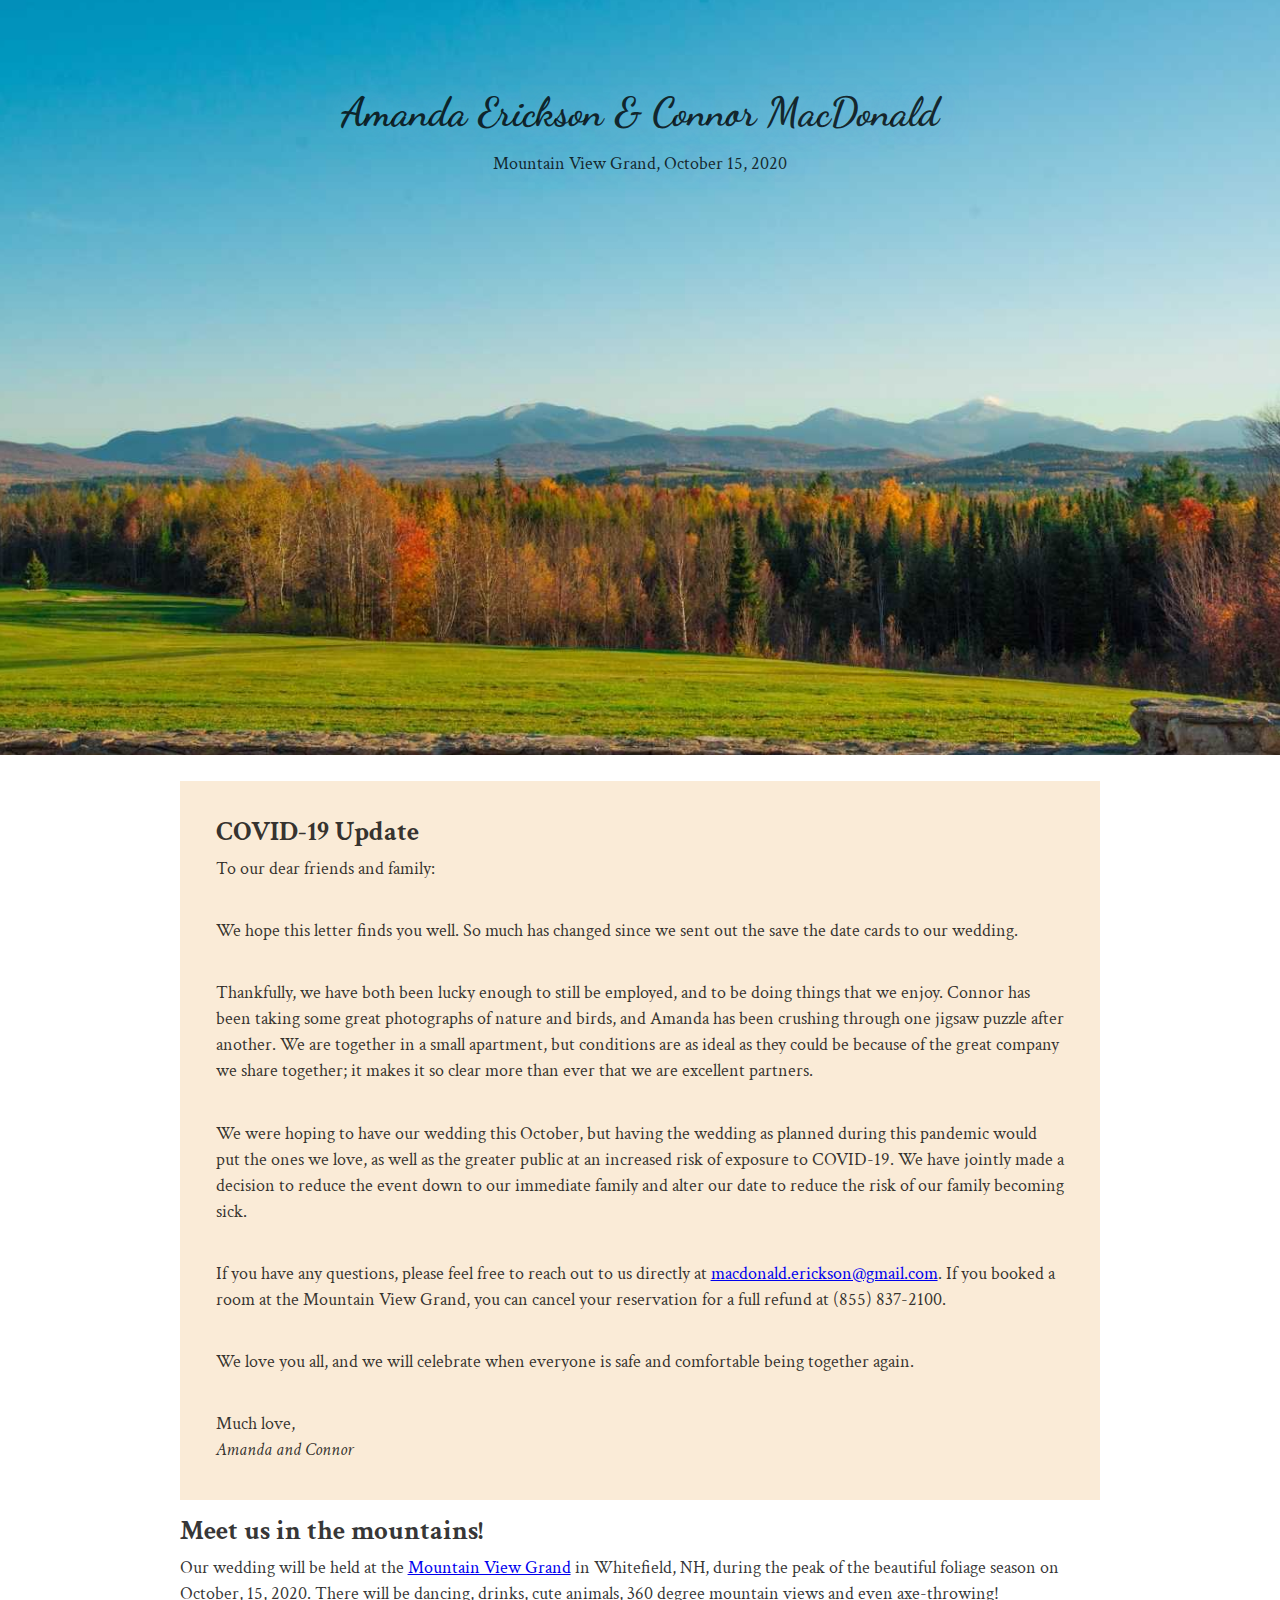
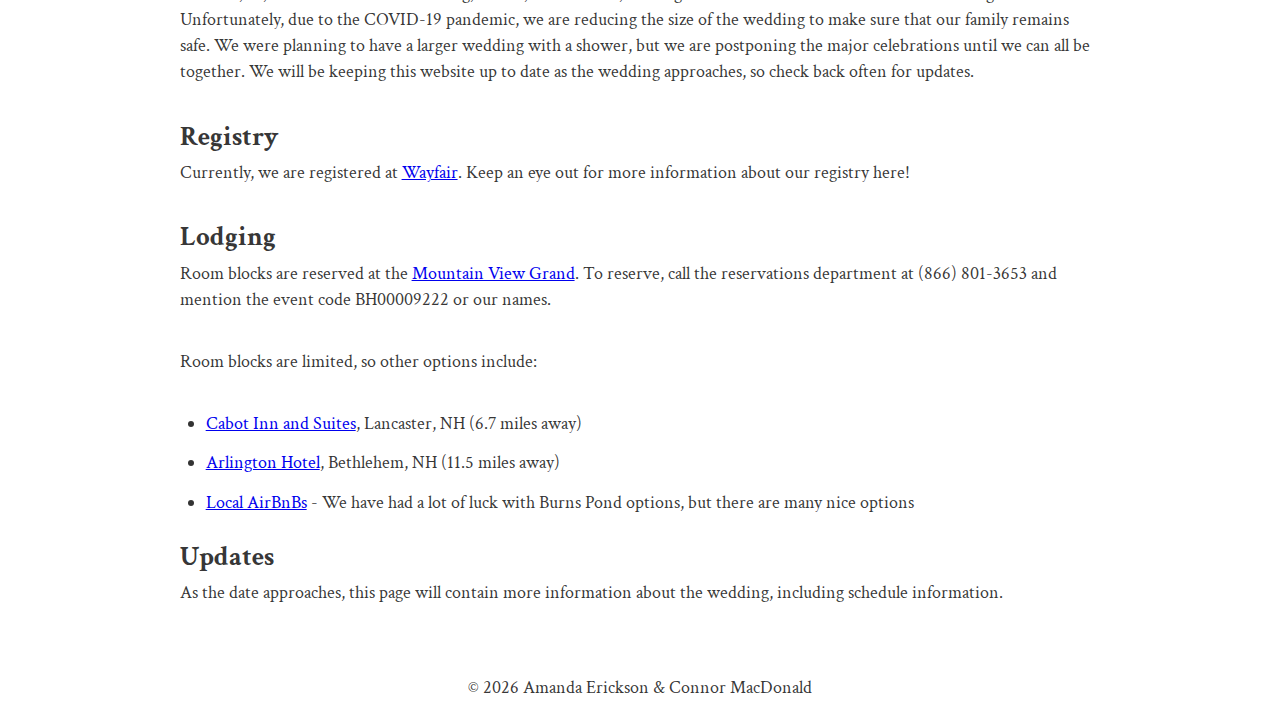
==== commit 611d9784: "Messaging after wedding letter went out" ====
--- a/index.html
+++ b/index.html
@@ -1,8 +1,8 @@
-<!DOCTYPE html><html lang="en"><head><meta charSet="utf-8"/><meta http-equiv="x-ua-compatible" content="ie=edge"/><meta name="viewport" content="width=device-width, initial-scale=1, shrink-to-fit=no"/><style data-href="/styles.ae71f491a183eeecc83d.css">@import url(https://fonts.googleapis.com/css?family=Crimson+Text|Dancing+Script&display=swap);html{font-family:sans-serif;-ms-text-size-adjust:100%;-webkit-text-size-adjust:100%}body{margin:0;-webkit-font-smoothing:antialiased;-moz-osx-font-smoothing:grayscale;font-family:Crimson Text,serif}article,aside,details,figcaption,figure,footer,header,main,menu,nav,section,summary{display:block}audio,canvas,progress,video{display:inline-block}audio:not([controls]){display:none;height:0}progress{vertical-align:baseline}[hidden],template{display:none}a{background-color:transparent;-webkit-text-decoration-skip:objects}a:active,a:hover{outline-width:0}abbr[title]{border-bottom:none;text-decoration:underline;-webkit-text-decoration:underline dotted;text-decoration:underline dotted}b,strong{font-weight:inherit;font-weight:bolder}footer{text-align:center;padding-top:32px}dfn{font-style:italic}h1{font-size:2em;margin:.67em 0}mark{background-color:#ff0;color:#000}small{font-size:80%}sub,sup{font-size:75%;line-height:0;position:relative;vertical-align:baseline}sub{bottom:-.25em}sup{top:-.5em}img{border-style:none}svg:not(:root){overflow:hidden}code,kbd,pre,samp{font-family:monospace,monospace;font-size:1em}figure{margin:1em 40px}hr{box-sizing:content-box;height:0;overflow:visible}button,input,optgroup,select,textarea{font:inherit;margin:0}optgroup{font-weight:700}button,input{overflow:visible}button,select{text-transform:none}[type=reset],[type=submit],button,html [type=button]{-webkit-appearance:button}[type=button]::-moz-focus-inner,[type=reset]::-moz-focus-inner,[type=submit]::-moz-focus-inner,button::-moz-focus-inner{border-style:none;padding:0}[type=button]:-moz-focusring,[type=reset]:-moz-focusring,[type=submit]:-moz-focusring,button:-moz-focusring{outline:1px dotted ButtonText}fieldset{border:1px solid silver;margin:0 2px;padding:.35em .625em .75em}legend{box-sizing:border-box;color:inherit;display:table;max-width:100%;padding:0;white-space:normal}textarea{overflow:auto}[type=checkbox],[type=radio]{box-sizing:border-box;padding:0}[type=number]::-webkit-inner-spin-button,[type=number]::-webkit-outer-spin-button{height:auto}[type=search]{-webkit-appearance:textfield;outline-offset:-2px}[type=search]::-webkit-search-cancel-button,[type=search]::-webkit-search-decoration{-webkit-appearance:none}::-webkit-input-placeholder{color:inherit;opacity:.54}::-webkit-file-upload-button{-webkit-appearance:button;font:inherit}html{font:112.5%/1.45em georgia,serif;box-sizing:border-box;overflow-y:scroll}*,:after,:before{box-sizing:inherit}body{color:rgba(0,0,0,.8)}header{overflow:hidden;text-align:center;position:relative;min-height:300px}header .gatsby-image-wrapper{position:absolute!important;top:-20px;left:-20px;bottom:-20px;right:-20px;z-index:-1}img{max-width:100%;padding:0;margin:0 0 1.45rem}h1{margin:0 0 1.45rem;font-family:Dancing Script,cursive;font-size:2.25rem}h1,h2{padding:0;color:inherit;font-weight:700;text-rendering:optimizeLegibility;line-height:1.1}h2{margin:0 0 .5rem;font-family:Crimson Text,serif;font-size:1.5rem}h3{font-family:Crimson Text,serif;font-size:1.38316rem}h3,h4{padding:0;margin:0 0 1.45rem;color:inherit;font-weight:700;text-rendering:optimizeLegibility;line-height:1.1}h4{font-family:-apple-system,BlinkMacSystemFont,Segoe UI,Roboto,Oxygen,Ubuntu,Cantarell,Fira Sans,Droid Sans,Helvetica Neue,sans-serif;font-size:1rem}h5{font-size:.85028rem}h5,h6{padding:0;margin:0 0 1.45rem;color:inherit;font-family:-apple-system,BlinkMacSystemFont,Segoe UI,Roboto,Oxygen,Ubuntu,Cantarell,Fira Sans,Droid Sans,Helvetica Neue,sans-serif;font-weight:700;text-rendering:optimizeLegibility;line-height:1.1}h6{font-size:.78405rem}hgroup{padding:0;margin:0 0 1.45rem}ol,ul{padding:0;margin:0 0 1.45rem 1.45rem;list-style-position:outside;list-style-image:none}dd,dl{margin:0 0 1.45rem}dd,dl,p{padding:0}p{margin:0 0 2rem}figure{padding:0}figure,pre{margin:0 0 1.45rem}pre{font-size:.85rem;line-height:1.42;background:rgba(0,0,0,.04);border-radius:3px;overflow:auto;word-wrap:normal;padding:1.45rem}table{font-size:1rem;line-height:1.45rem;border-collapse:collapse;width:100%}fieldset,table{padding:0;margin:0 0 1.45rem}blockquote{padding:0;margin:0 1.45rem 1.45rem}form,iframe,noscript{padding:0;margin:0 0 1.45rem}hr{padding:0;margin:0 0 calc(1.45rem - 1px);background:rgba(0,0,0,.2);border:none;height:1px}address{padding:0;margin:0 0 1.45rem}b,dt,strong,th{font-weight:700}li{margin-bottom:.725rem}ol li,ul li{padding-left:0}li>ol,li>ul{margin-left:1.45rem;margin-bottom:.725rem;margin-top:.725rem}blockquote :last-child,li :last-child,p :last-child{margin-bottom:0}li>p{margin-bottom:.725rem}code,kbd,samp{font-size:.85rem;line-height:1.45rem}abbr,abbr[title],acronym{border-bottom:1px dotted rgba(0,0,0,.5);cursor:help}abbr[title]{text-decoration:none}td,th,thead{text-align:left}td,th{border-bottom:1px solid rgba(0,0,0,.12);font-feature-settings:"tnum";-moz-font-feature-settings:"tnum";-ms-font-feature-settings:"tnum";-webkit-font-feature-settings:"tnum";padding:.725rem .96667rem calc(.725rem - 1px)}td:first-child,th:first-child{padding-left:0}td:last-child,th:last-child{padding-right:0}code,tt{background-color:rgba(0,0,0,.04);border-radius:3px;font-family:SFMono-Regular,Consolas,Roboto Mono,Droid Sans Mono,Liberation Mono,Menlo,Courier,monospace;padding:.2em 0}pre code{background:none;line-height:1.42}code:after,code:before,tt:after,tt:before{letter-spacing:-.2em;content:" "}pre code:after,pre code:before,pre tt:after,pre tt:before{content:""}@media only screen and (max-width:480px){html{font-size:100%}}.gatsby-image-wrapper{margin:auto}.update{padding:2rem 2rem 1px;margin-bottom:16px;background:#faebd7}</style><meta name="generator" content="Gatsby 2.18.12"/><title data-react-helmet="true">Home | Amanda Erickson &amp; Connor MacDonald</title><meta data-react-helmet="true" name="description" content="Mountain View Grand, October 17, 2020"/><meta data-react-helmet="true" property="og:title" content="Home"/><meta data-react-helmet="true" property="og:description" content="Mountain View Grand, October 17, 2020"/><meta data-react-helmet="true" property="og:type" content="website"/><meta data-react-helmet="true" name="twitter:card" content="summary"/><meta data-react-helmet="true" name="twitter:creator" content="Connor MacDonald"/><meta data-react-helmet="true" name="twitter:title" content="Home"/><meta data-react-helmet="true" name="twitter:description" content="Mountain View Grand, October 17, 2020"/><link rel="icon" href="/icons/icon-48x48.png?v=edf3d310d67f8284a562bc3a58c3e761"/><link rel="manifest" href="/manifest.webmanifest"/><meta name="theme-color" content="#663399"/><link rel="apple-touch-icon" sizes="48x48" href="/icons/icon-48x48.png?v=edf3d310d67f8284a562bc3a58c3e761"/><link rel="apple-touch-icon" sizes="72x72" href="/icons/icon-72x72.png?v=edf3d310d67f8284a562bc3a58c3e761"/><link rel="apple-touch-icon" sizes="96x96" href="/icons/icon-96x96.png?v=edf3d310d67f8284a562bc3a58c3e761"/><link rel="apple-touch-icon" sizes="144x144" href="/icons/icon-144x144.png?v=edf3d310d67f8284a562bc3a58c3e761"/><link rel="apple-touch-icon" sizes="192x192" href="/icons/icon-192x192.png?v=edf3d310d67f8284a562bc3a58c3e761"/><link rel="apple-touch-icon" sizes="256x256" href="/icons/icon-256x256.png?v=edf3d310d67f8284a562bc3a58c3e761"/><link rel="apple-touch-icon" sizes="384x384" href="/icons/icon-384x384.png?v=edf3d310d67f8284a562bc3a58c3e761"/><link rel="apple-touch-icon" sizes="512x512" href="/icons/icon-512x512.png?v=edf3d310d67f8284a562bc3a58c3e761"/><link rel="preconnect dns-prefetch" href="https://www.google-analytics.com"/><link as="script" rel="preload" href="/webpack-runtime-be81ad5732b924804472.js"/><link as="script" rel="preload" href="/app-2b4fb9837f091d29bf52.js"/><link as="script" rel="preload" href="/styles-96ea1c23eb1c27c83239.js"/><link as="script" rel="preload" href="/commons-878b3153afa705272fca.js"/><link as="script" rel="preload" href="/component---src-pages-index-js-af66a6129b22bc687095.js"/><link as="fetch" rel="preload" href="/page-data/index/page-data.json" crossorigin="anonymous"/></head><body><div id="___gatsby"><div style="outline:none" tabindex="-1" role="group" id="gatsby-focus-wrapper"><header style="height:0;padding-bottom:59%;margin-bottom:1.45rem"><div style="margin:0 auto;max-width:960px;padding:5rem 1.0875rem;text-shadow:#67b6d7 5px 0 30px"><h1 style="margin:0">Amanda Erickson &amp; Connor MacDonald</h1><p style="padding-top:16px">Mountain View Grand, October 17, 2020</p></div><div class=" gatsby-image-wrapper" style="position:relative;overflow:hidden"><div style="width:100%;padding-bottom:59.09722222222222%"></div><img src="[data-uri]" alt="" style="position:absolute;top:0;left:0;width:100%;height:100%;object-fit:cover;object-position:center;opacity:1;transition-delay:500ms"/><noscript><picture><source srcset="/static/104b71bb54cc889bc5ee15e4727ea2bb/ca45b/header-image.jpg 500w,
+<!DOCTYPE html><html lang="en"><head><meta charSet="utf-8"/><meta http-equiv="x-ua-compatible" content="ie=edge"/><meta name="viewport" content="width=device-width, initial-scale=1, shrink-to-fit=no"/><style data-href="/styles.ae71f491a183eeecc83d.css">@import url(https://fonts.googleapis.com/css?family=Crimson+Text|Dancing+Script&display=swap);html{font-family:sans-serif;-ms-text-size-adjust:100%;-webkit-text-size-adjust:100%}body{margin:0;-webkit-font-smoothing:antialiased;-moz-osx-font-smoothing:grayscale;font-family:Crimson Text,serif}article,aside,details,figcaption,figure,footer,header,main,menu,nav,section,summary{display:block}audio,canvas,progress,video{display:inline-block}audio:not([controls]){display:none;height:0}progress{vertical-align:baseline}[hidden],template{display:none}a{background-color:transparent;-webkit-text-decoration-skip:objects}a:active,a:hover{outline-width:0}abbr[title]{border-bottom:none;text-decoration:underline;-webkit-text-decoration:underline dotted;text-decoration:underline dotted}b,strong{font-weight:inherit;font-weight:bolder}footer{text-align:center;padding-top:32px}dfn{font-style:italic}h1{font-size:2em;margin:.67em 0}mark{background-color:#ff0;color:#000}small{font-size:80%}sub,sup{font-size:75%;line-height:0;position:relative;vertical-align:baseline}sub{bottom:-.25em}sup{top:-.5em}img{border-style:none}svg:not(:root){overflow:hidden}code,kbd,pre,samp{font-family:monospace,monospace;font-size:1em}figure{margin:1em 40px}hr{box-sizing:content-box;height:0;overflow:visible}button,input,optgroup,select,textarea{font:inherit;margin:0}optgroup{font-weight:700}button,input{overflow:visible}button,select{text-transform:none}[type=reset],[type=submit],button,html [type=button]{-webkit-appearance:button}[type=button]::-moz-focus-inner,[type=reset]::-moz-focus-inner,[type=submit]::-moz-focus-inner,button::-moz-focus-inner{border-style:none;padding:0}[type=button]:-moz-focusring,[type=reset]:-moz-focusring,[type=submit]:-moz-focusring,button:-moz-focusring{outline:1px dotted ButtonText}fieldset{border:1px solid silver;margin:0 2px;padding:.35em .625em .75em}legend{box-sizing:border-box;color:inherit;display:table;max-width:100%;padding:0;white-space:normal}textarea{overflow:auto}[type=checkbox],[type=radio]{box-sizing:border-box;padding:0}[type=number]::-webkit-inner-spin-button,[type=number]::-webkit-outer-spin-button{height:auto}[type=search]{-webkit-appearance:textfield;outline-offset:-2px}[type=search]::-webkit-search-cancel-button,[type=search]::-webkit-search-decoration{-webkit-appearance:none}::-webkit-input-placeholder{color:inherit;opacity:.54}::-webkit-file-upload-button{-webkit-appearance:button;font:inherit}html{font:112.5%/1.45em georgia,serif;box-sizing:border-box;overflow-y:scroll}*,:after,:before{box-sizing:inherit}body{color:rgba(0,0,0,.8)}header{overflow:hidden;text-align:center;position:relative;min-height:300px}header .gatsby-image-wrapper{position:absolute!important;top:-20px;left:-20px;bottom:-20px;right:-20px;z-index:-1}img{max-width:100%;padding:0;margin:0 0 1.45rem}h1{margin:0 0 1.45rem;font-family:Dancing Script,cursive;font-size:2.25rem}h1,h2{padding:0;color:inherit;font-weight:700;text-rendering:optimizeLegibility;line-height:1.1}h2{margin:0 0 .5rem;font-family:Crimson Text,serif;font-size:1.5rem}h3{font-family:Crimson Text,serif;font-size:1.38316rem}h3,h4{padding:0;margin:0 0 1.45rem;color:inherit;font-weight:700;text-rendering:optimizeLegibility;line-height:1.1}h4{font-family:-apple-system,BlinkMacSystemFont,Segoe UI,Roboto,Oxygen,Ubuntu,Cantarell,Fira Sans,Droid Sans,Helvetica Neue,sans-serif;font-size:1rem}h5{font-size:.85028rem}h5,h6{padding:0;margin:0 0 1.45rem;color:inherit;font-family:-apple-system,BlinkMacSystemFont,Segoe UI,Roboto,Oxygen,Ubuntu,Cantarell,Fira Sans,Droid Sans,Helvetica Neue,sans-serif;font-weight:700;text-rendering:optimizeLegibility;line-height:1.1}h6{font-size:.78405rem}hgroup{padding:0;margin:0 0 1.45rem}ol,ul{padding:0;margin:0 0 1.45rem 1.45rem;list-style-position:outside;list-style-image:none}dd,dl{margin:0 0 1.45rem}dd,dl,p{padding:0}p{margin:0 0 2rem}figure{padding:0}figure,pre{margin:0 0 1.45rem}pre{font-size:.85rem;line-height:1.42;background:rgba(0,0,0,.04);border-radius:3px;overflow:auto;word-wrap:normal;padding:1.45rem}table{font-size:1rem;line-height:1.45rem;border-collapse:collapse;width:100%}fieldset,table{padding:0;margin:0 0 1.45rem}blockquote{padding:0;margin:0 1.45rem 1.45rem}form,iframe,noscript{padding:0;margin:0 0 1.45rem}hr{padding:0;margin:0 0 calc(1.45rem - 1px);background:rgba(0,0,0,.2);border:none;height:1px}address{padding:0;margin:0 0 1.45rem}b,dt,strong,th{font-weight:700}li{margin-bottom:.725rem}ol li,ul li{padding-left:0}li>ol,li>ul{margin-left:1.45rem;margin-bottom:.725rem;margin-top:.725rem}blockquote :last-child,li :last-child,p :last-child{margin-bottom:0}li>p{margin-bottom:.725rem}code,kbd,samp{font-size:.85rem;line-height:1.45rem}abbr,abbr[title],acronym{border-bottom:1px dotted rgba(0,0,0,.5);cursor:help}abbr[title]{text-decoration:none}td,th,thead{text-align:left}td,th{border-bottom:1px solid rgba(0,0,0,.12);font-feature-settings:"tnum";-moz-font-feature-settings:"tnum";-ms-font-feature-settings:"tnum";-webkit-font-feature-settings:"tnum";padding:.725rem .96667rem calc(.725rem - 1px)}td:first-child,th:first-child{padding-left:0}td:last-child,th:last-child{padding-right:0}code,tt{background-color:rgba(0,0,0,.04);border-radius:3px;font-family:SFMono-Regular,Consolas,Roboto Mono,Droid Sans Mono,Liberation Mono,Menlo,Courier,monospace;padding:.2em 0}pre code{background:none;line-height:1.42}code:after,code:before,tt:after,tt:before{letter-spacing:-.2em;content:" "}pre code:after,pre code:before,pre tt:after,pre tt:before{content:""}@media only screen and (max-width:480px){html{font-size:100%}}.gatsby-image-wrapper{margin:auto}.update{padding:2rem 2rem 1px;margin-bottom:16px;background:#faebd7}</style><meta name="generator" content="Gatsby 2.18.12"/><title data-react-helmet="true">Home | Amanda Erickson &amp; Connor MacDonald</title><meta data-react-helmet="true" name="description" content="Mountain View Grand, October 17, 2020"/><meta data-react-helmet="true" property="og:title" content="Home"/><meta data-react-helmet="true" property="og:description" content="Mountain View Grand, October 17, 2020"/><meta data-react-helmet="true" property="og:type" content="website"/><meta data-react-helmet="true" name="twitter:card" content="summary"/><meta data-react-helmet="true" name="twitter:creator" content="Connor MacDonald"/><meta data-react-helmet="true" name="twitter:title" content="Home"/><meta data-react-helmet="true" name="twitter:description" content="Mountain View Grand, October 17, 2020"/><link rel="icon" href="/icons/icon-48x48.png?v=edf3d310d67f8284a562bc3a58c3e761"/><link rel="manifest" href="/manifest.webmanifest"/><meta name="theme-color" content="#663399"/><link rel="apple-touch-icon" sizes="48x48" href="/icons/icon-48x48.png?v=edf3d310d67f8284a562bc3a58c3e761"/><link rel="apple-touch-icon" sizes="72x72" href="/icons/icon-72x72.png?v=edf3d310d67f8284a562bc3a58c3e761"/><link rel="apple-touch-icon" sizes="96x96" href="/icons/icon-96x96.png?v=edf3d310d67f8284a562bc3a58c3e761"/><link rel="apple-touch-icon" sizes="144x144" href="/icons/icon-144x144.png?v=edf3d310d67f8284a562bc3a58c3e761"/><link rel="apple-touch-icon" sizes="192x192" href="/icons/icon-192x192.png?v=edf3d310d67f8284a562bc3a58c3e761"/><link rel="apple-touch-icon" sizes="256x256" href="/icons/icon-256x256.png?v=edf3d310d67f8284a562bc3a58c3e761"/><link rel="apple-touch-icon" sizes="384x384" href="/icons/icon-384x384.png?v=edf3d310d67f8284a562bc3a58c3e761"/><link rel="apple-touch-icon" sizes="512x512" href="/icons/icon-512x512.png?v=edf3d310d67f8284a562bc3a58c3e761"/><link rel="preconnect dns-prefetch" href="https://www.google-analytics.com"/><link as="script" rel="preload" href="/webpack-runtime-e447f945539144398898.js"/><link as="script" rel="preload" href="/app-2b4fb9837f091d29bf52.js"/><link as="script" rel="preload" href="/styles-96ea1c23eb1c27c83239.js"/><link as="script" rel="preload" href="/commons-180032d29272b6226d62.js"/><link as="script" rel="preload" href="/component---src-pages-index-js-8e5e5a9e008df79cd421.js"/><link as="fetch" rel="preload" href="/page-data/index/page-data.json" crossorigin="anonymous"/></head><body><div id="___gatsby"><div style="outline:none" tabindex="-1" role="group" id="gatsby-focus-wrapper"><header style="height:0;padding-bottom:59%;margin-bottom:1.45rem"><div style="margin:0 auto;max-width:960px;padding:5rem 1.0875rem;text-shadow:#67b6d7 5px 0 30px"><h1 style="margin:0">Amanda Erickson &amp; Connor MacDonald</h1><p style="padding-top:16px">Mountain View Grand, October 15, 2020</p></div><div class=" gatsby-image-wrapper" style="position:relative;overflow:hidden"><div style="width:100%;padding-bottom:59.09722222222222%"></div><img src="[data-uri]" alt="" style="position:absolute;top:0;left:0;width:100%;height:100%;object-fit:cover;object-position:center;opacity:1;transition-delay:500ms"/><noscript><picture><source srcset="/static/104b71bb54cc889bc5ee15e4727ea2bb/ca45b/header-image.jpg 500w,
 /static/104b71bb54cc889bc5ee15e4727ea2bb/a0205/header-image.jpg 1000w,
 /static/104b71bb54cc889bc5ee15e4727ea2bb/95976/header-image.jpg 1440w" sizes="(max-width: 1440px) 100vw, 1440px" /><img loading="lazy" sizes="(max-width: 1440px) 100vw, 1440px" srcset="/static/104b71bb54cc889bc5ee15e4727ea2bb/ca45b/header-image.jpg 500w,
 /static/104b71bb54cc889bc5ee15e4727ea2bb/a0205/header-image.jpg 1000w,
-/static/104b71bb54cc889bc5ee15e4727ea2bb/95976/header-image.jpg 1440w" src="/static/104b71bb54cc889bc5ee15e4727ea2bb/95976/header-image.jpg" alt="" style="position:absolute;top:0;left:0;opacity:1;width:100%;height:100%;object-fit:cover;object-position:center"/></picture></noscript></div></header><div style="margin:0 auto;max-width:960px;padding:0px 1.0875rem 1.45rem;padding-top:0"><main><div class="update"><h2>COVID-19 Update</h2><p>We are monitoring the pandemic that is currently happening. Our hope is that everyone is healthy and well by October, but we understand that this may not happen. If we decide to postpone the wedding, we will keep you apprised.</p><p>We hope everyone remains safe and healthy, and we look forward to celebrating one way or another. Please feel free to <a href="mailto:connor.macdonald@gmail.com">email us</a>, or give us a call at (339) 499-8182.</p><p>Much love,<br/><em>Amanda and Connor</em></p></div><h2>Meet us in the mountains!</h2><p>Our wedding will be held at the <a href="https://www.mountainviewgrand.com/" target="_blank">Mountain View Grand</a> in Whitefield, NH, during the peak of the beautiful foliage season on October, 17, 2020. There will be dancing, drinks, cute animals, 360 degree mountain views and even axe-throwing! We can&#x27;t wait to celebrate with you! We will be keeping this website up to date as the wedding approaches, so check back often for updates.</p><h2>Lodging</h2><p>Room blocks are reserved at the <a href="https://www.mountainviewgrand.com/" target="_blank">Mountain View Grand</a>. To reserve, call the reservations department at (866) 801-3653 and mention the event code BH00009222 or our names.</p><p>Room blocks are limited, so other options include:</p><ul><li><a href="https://www.cabotinnandsuites.com/" target="_blank">Cabot Inn and Suites</a>, Lancaster, NH (6.7 miles away)</li><li><a href="https://arlingtonhotelnh.com/" target="_blank">Arlington Hotel</a>, Bethlehem, NH (11.5 miles away)</li><li><a href="https://www.airbnb.com/s/Northfield--NH--United-States/homes?refinement_paths%5B%5D=%2Fhomes&amp;current_tab_id=home_tab&amp;selected_tab_id=home_tab&amp;source=mc_search_bar&amp;search_type=unknown&amp;screen_size=large&amp;hide_dates_and_guests_filters=false&amp;checkin=2020-10-16&amp;checkout=2020-10-18&amp;adults=2&amp;ne_lat=43.80474850853288&amp;ne_lng=-71.33910603027346&amp;sw_lat=43.14102506926267&amp;sw_lng=-71.81838459472658&amp;zoom=10&amp;search_by_map=true" target="_blank">Local AirBnBs</a> - We have had a lot of luck with Burns Pond options, but there are many nice options</li></ul><h2>Updates</h2><p>As the date approaches, this page will contain more information about the wedding, including schedule information.</p><h2>Registry</h2><p>Currently, we are registered at <a href="https://www.wayfair.com/registry/wedding/connoramanda" target="_blank">Wayfair</a>. Keep an eye out for more information about our registry here!</p></main><footer>© <!-- -->2020<!-- --> Amanda Erickson &amp; Connor MacDonald</footer></div></div></div><script>
+/static/104b71bb54cc889bc5ee15e4727ea2bb/95976/header-image.jpg 1440w" src="/static/104b71bb54cc889bc5ee15e4727ea2bb/95976/header-image.jpg" alt="" style="position:absolute;top:0;left:0;opacity:1;width:100%;height:100%;object-fit:cover;object-position:center"/></picture></noscript></div></header><div style="margin:0 auto;max-width:960px;padding:0px 1.0875rem 1.45rem;padding-top:0"><main><div class="update"><h2>COVID-19 Update</h2><p>To our dear friends and family:</p><p>We hope this letter finds you well. So much has changed since we sent out the save the date cards to our wedding.</p><p>Thankfully, we have both been lucky enough to still be employed, and to be doing things that we enjoy. Connor has been taking some great photographs of nature and birds, and Amanda has been crushing through one jigsaw puzzle after another. We are together in a small apartment, but conditions are as ideal as they could be because of the great company we share together; it makes it so clear more than ever that we are excellent partners.</p><p>We were hoping to have our wedding this October, but having the wedding as planned during this pandemic would put the ones we love, as well as the greater public at an increased risk of exposure to COVID-19. We have jointly made a decision to reduce the event down to our immediate family and alter our date to reduce the risk of our family becoming sick.</p><p>If you have any questions, please feel free to reach out to us directly at<!-- --> <a href="mailto:macdonald.erickson@gmail.com">macdonald.erickson@gmail.com</a>. If you booked a room at the Mountain View Grand, you can cancel your reservation for a full refund at (855) 837-2100.</p><p>We love you all, and we will celebrate when everyone is safe and comfortable being together again.</p><p>Much love,<br/><em>Amanda and Connor</em></p></div><h2>Meet us in the mountains!</h2><p>Our wedding will be held at the<!-- --> <a href="https://www.mountainviewgrand.com/" target="_blank">Mountain View Grand</a> <!-- -->in Whitefield, NH, during the peak of the beautiful foliage season on October, 15, 2020. There will be dancing, drinks, cute animals, 360 degree mountain views and even axe-throwing! Unfortunately, due to the COVID-19 pandemic, we are reducing the size of the wedding to make sure that our family remains safe. We were planning to have a larger wedding with a shower, but we are postponing the major celebrations until we can all be together. We will be keeping this website up to date as the wedding approaches, so check back often for updates.</p><h2>Registry</h2><p>Currently, we are registered at<!-- --> <a href="https://www.wayfair.com/registry/wedding/connoramanda" target="_blank">Wayfair</a>. Keep an eye out for more information about our registry here!</p><h2>Lodging</h2><p>Room blocks are reserved at the<!-- --> <a href="https://www.mountainviewgrand.com/" target="_blank">Mountain View Grand</a>. To reserve, call the reservations department at (866) 801-3653 and mention the event code BH00009222 or our names.</p><p>Room blocks are limited, so other options include:</p><ul><li><a href="https://www.cabotinnandsuites.com/" target="_blank">Cabot Inn and Suites</a>, Lancaster, NH (6.7 miles away)</li><li><a href="https://arlingtonhotelnh.com/" target="_blank">Arlington Hotel</a>, Bethlehem, NH (11.5 miles away)</li><li><a href="https://www.airbnb.com/s/Northfield--NH--United-States/homes?refinement_paths%5B%5D=%2Fhomes&amp;current_tab_id=home_tab&amp;selected_tab_id=home_tab&amp;source=mc_search_bar&amp;search_type=unknown&amp;screen_size=large&amp;hide_dates_and_guests_filters=false&amp;checkin=2020-10-16&amp;checkout=2020-10-18&amp;adults=2&amp;ne_lat=43.80474850853288&amp;ne_lng=-71.33910603027346&amp;sw_lat=43.14102506926267&amp;sw_lng=-71.81838459472658&amp;zoom=10&amp;search_by_map=true" target="_blank">Local AirBnBs</a> <!-- -->- We have had a lot of luck with Burns Pond options, but there are many nice options</li></ul><h2>Updates</h2><p>As the date approaches, this page will contain more information about the wedding, including schedule information.</p></main><footer>© <!-- -->2020<!-- --> Amanda Erickson &amp; Connor MacDonald</footer></div></div></div><script>
   
   
   if(true) {
@@ -18,4 +18,4 @@
       
       
       
-      }</script><script id="gatsby-script-loader">/*<![CDATA[*/window.pagePath="/";/*]]>*/</script><script id="gatsby-chunk-mapping">/*<![CDATA[*/window.___chunkMapping={"app":["/app-2b4fb9837f091d29bf52.js"],"component---src-pages-404-js":["/component---src-pages-404-js-937d1b115ca56d3e6694.js"],"component---src-pages-index-js":["/component---src-pages-index-js-af66a6129b22bc687095.js"],"component---src-pages-page-2-js":["/component---src-pages-page-2-js-9091273db8b77923343d.js"]};/*]]>*/</script><script src="/component---src-pages-index-js-af66a6129b22bc687095.js" async=""></script><script src="/commons-878b3153afa705272fca.js" async=""></script><script src="/styles-96ea1c23eb1c27c83239.js" async=""></script><script src="/app-2b4fb9837f091d29bf52.js" async=""></script><script src="/webpack-runtime-be81ad5732b924804472.js" async=""></script></body></html>+      }</script><script id="gatsby-script-loader">/*<![CDATA[*/window.pagePath="/";/*]]>*/</script><script id="gatsby-chunk-mapping">/*<![CDATA[*/window.___chunkMapping={"app":["/app-2b4fb9837f091d29bf52.js"],"component---src-pages-404-js":["/component---src-pages-404-js-937d1b115ca56d3e6694.js"],"component---src-pages-index-js":["/component---src-pages-index-js-8e5e5a9e008df79cd421.js"],"component---src-pages-page-2-js":["/component---src-pages-page-2-js-9091273db8b77923343d.js"]};/*]]>*/</script><script src="/component---src-pages-index-js-8e5e5a9e008df79cd421.js" async=""></script><script src="/commons-180032d29272b6226d62.js" async=""></script><script src="/styles-96ea1c23eb1c27c83239.js" async=""></script><script src="/app-2b4fb9837f091d29bf52.js" async=""></script><script src="/webpack-runtime-e447f945539144398898.js" async=""></script></body></html>